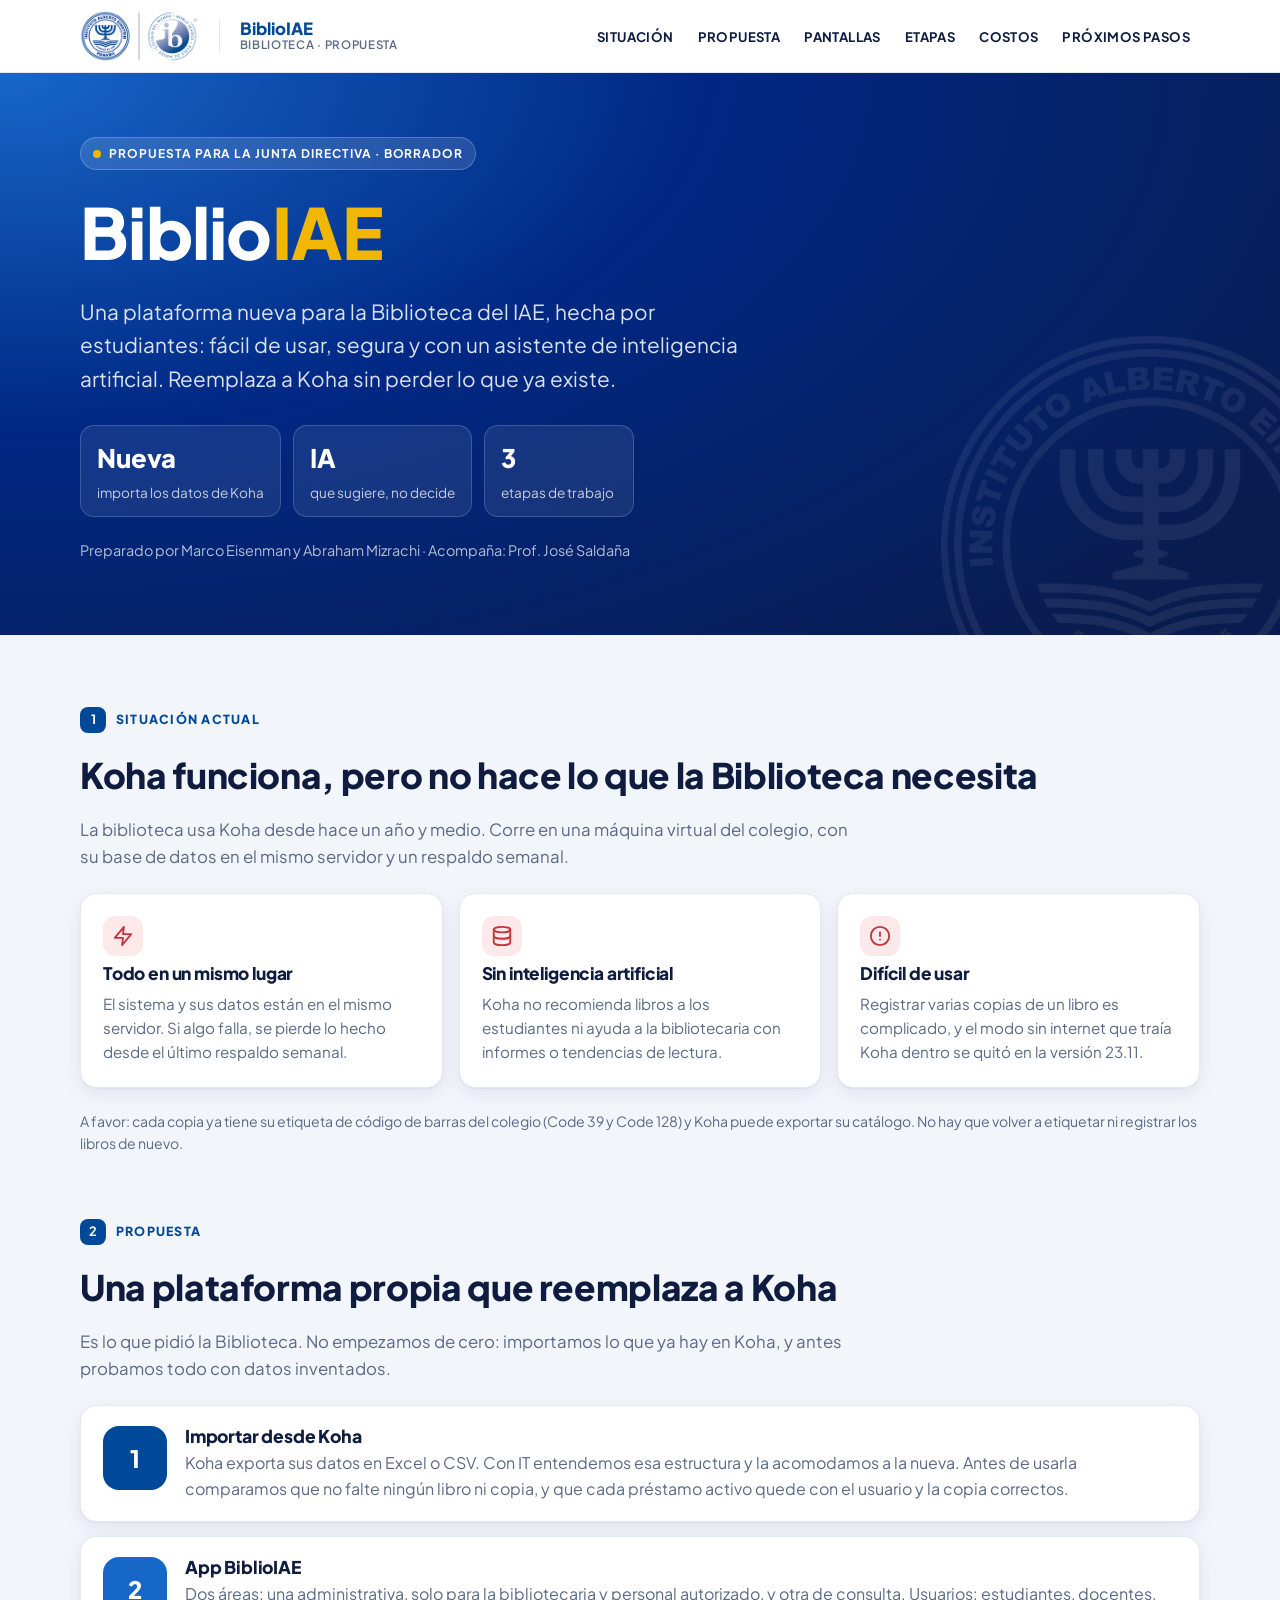
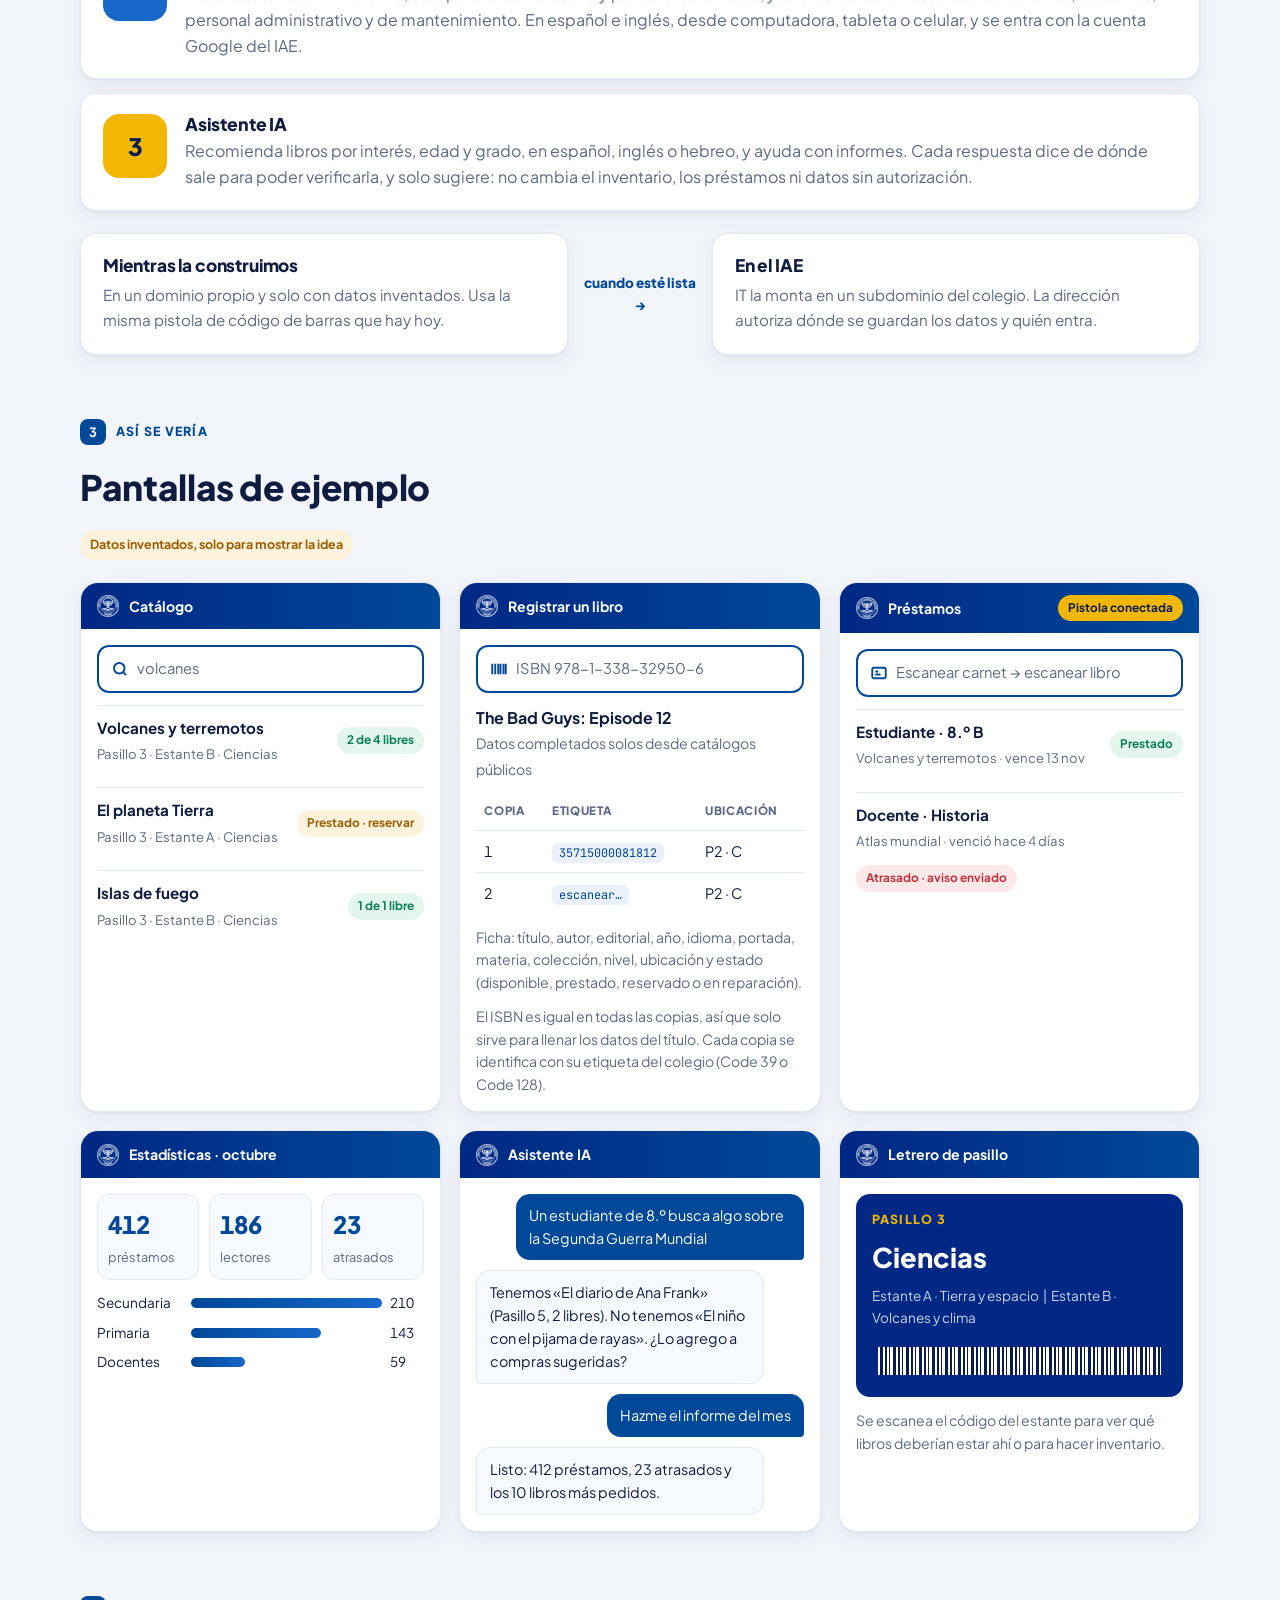
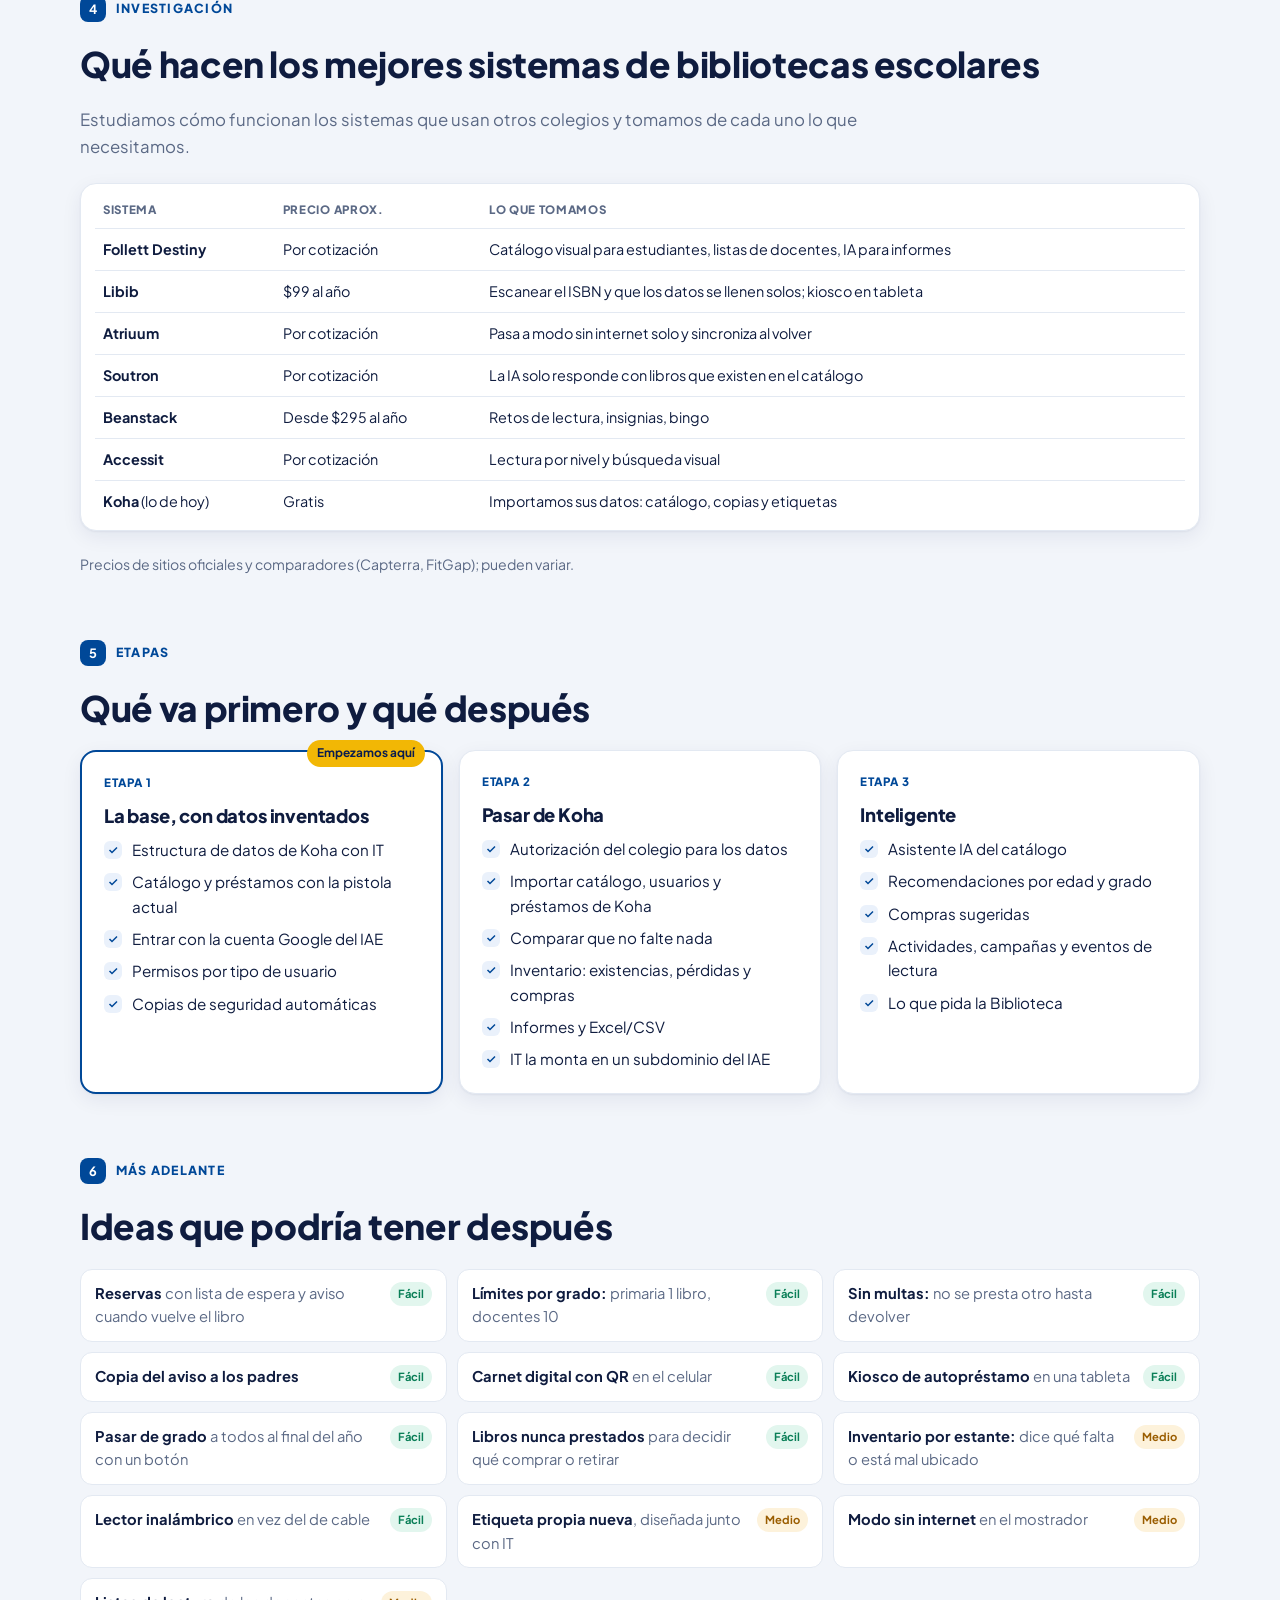
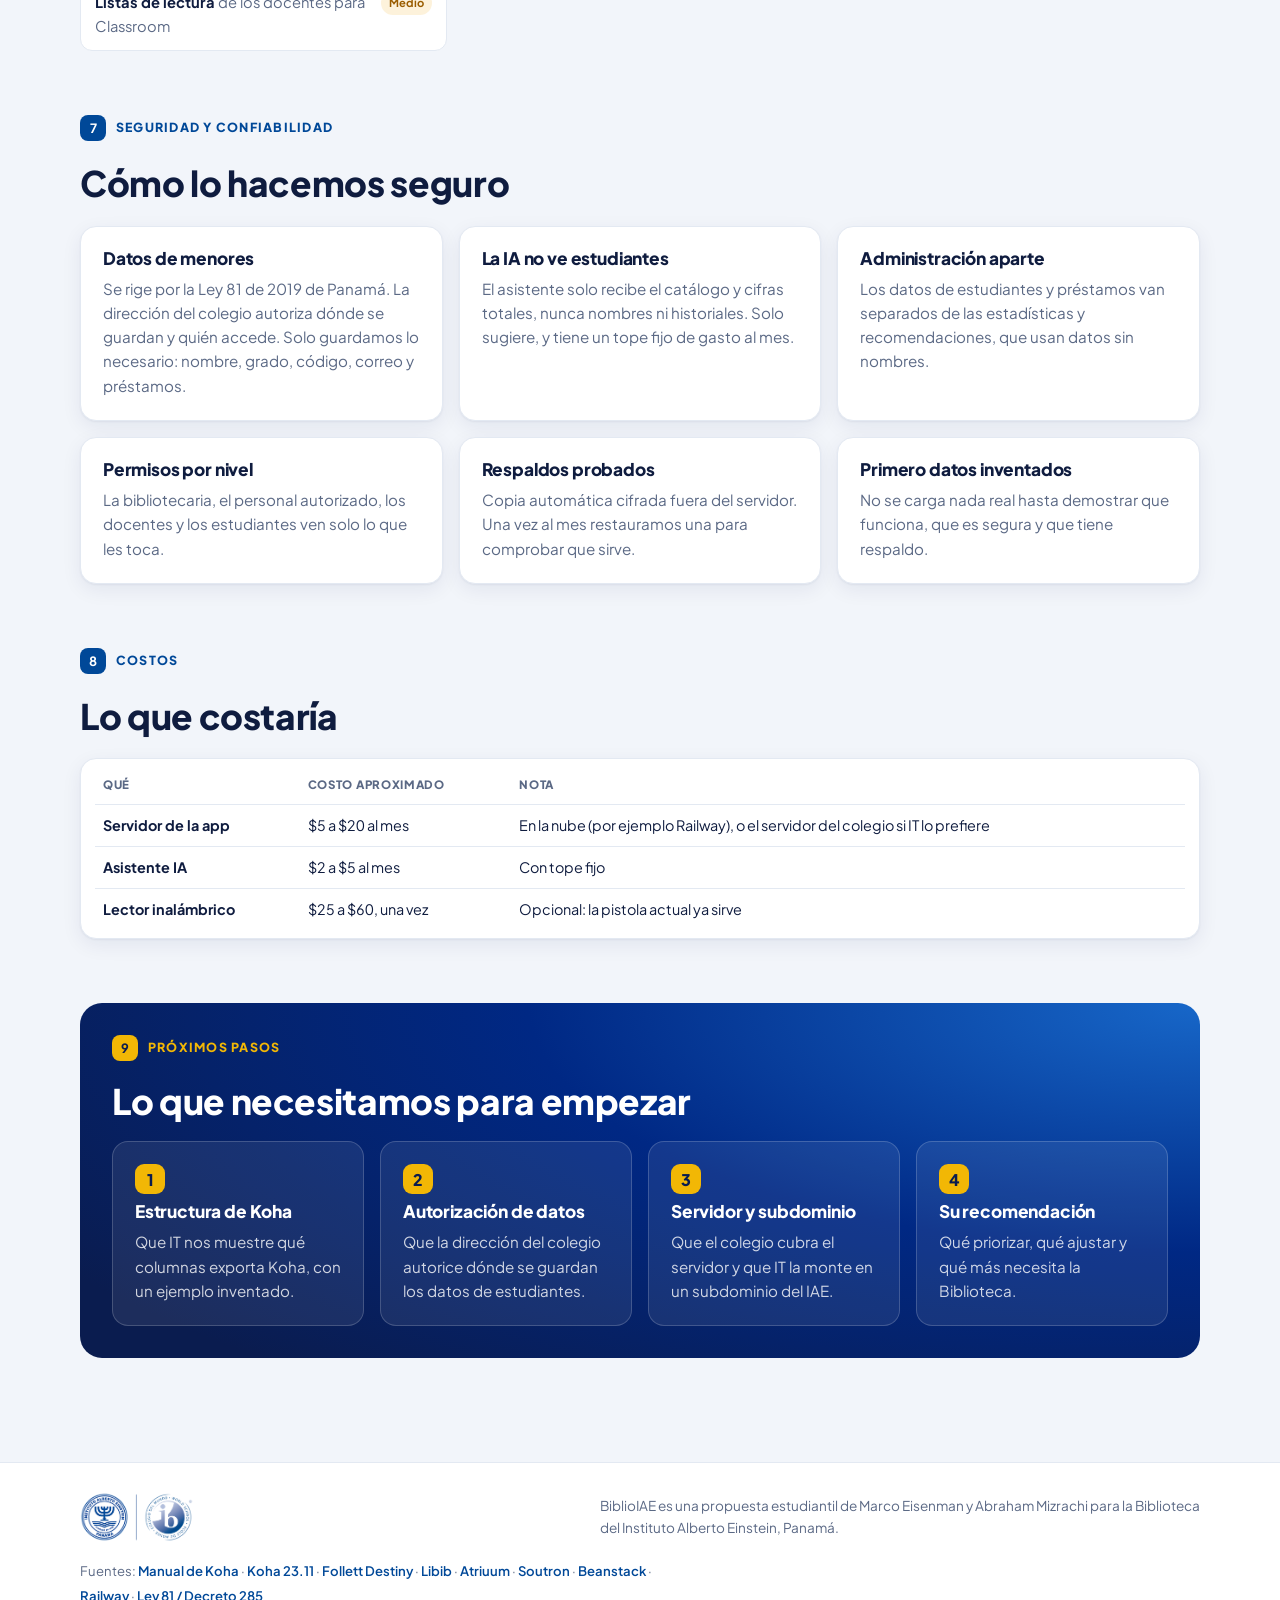
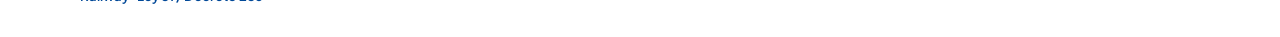
==== boceto/index.html @ edecbd15 "[Claude] Propuesta: completar con lo que pidió la jefa de Biblioteca (usuarios, ficha, inventario, I" ====
<!doctype html>
<html lang="es">
<head>
<meta charset="utf-8">
<meta name="viewport" content="width=device-width, initial-scale=1, viewport-fit=cover">
<title>BiblioIAE · Instituto Alberto Einstein</title>
<meta name="description" content="Propuesta para la Junta Directiva: nuevo sistema de la Biblioteca del Instituto Alberto Einstein.">
<link rel="icon" href="img/favicon.png">
<link rel="preconnect" href="https://fonts.googleapis.com">
<link rel="preconnect" href="https://fonts.gstatic.com" crossorigin>
<link rel="stylesheet" href="https://fonts.googleapis.com/css2?family=Plus+Jakarta+Sans:wght@400;500;600;700;800&family=JetBrains+Mono:wght@500&display=swap">
<link rel="stylesheet" href="estilo.css">
</head>
<body>

<header class="top gut">
  <div class="in-w">
    <img class="logo" src="img/logo-iae-ib.png" alt="Instituto Alberto Einstein · IB World School" width="525" height="239">
    <span class="sep"></span>
    <div class="name">BiblioIAE<small>Biblioteca · Propuesta</small></div>
    <nav aria-label="Secciones">
      <a href="#situacion">Situación</a>
      <a href="#propuesta">Propuesta</a>
      <a href="#pantallas">Pantallas</a>
      <a href="#etapas">Etapas</a>
      <a href="#costos">Costos</a>
      <a href="#pasos">Próximos pasos</a>
    </nav>
  </div>
</header>

<section class="hero gut">
  <div class="in-w">
    <span class="chip"><i></i>Propuesta para la Junta Directiva · Borrador</span>
    <h1>Biblio<span>IAE</span></h1>
    <p class="lead">Una plataforma nueva para la Biblioteca del IAE, hecha por estudiantes: fácil de usar, segura y con un asistente de inteligencia artificial. Reemplaza a Koha sin perder lo que ya existe.</p>
    <div class="facts">
      <div class="fact"><b>Nueva</b><span>importa los datos de Koha</span></div>
      <div class="fact"><b>IA</b><span>que sugiere, no decide</span></div>
      <div class="fact"><b>3</b><span>etapas de trabajo</span></div>
    </div>
    <p class="byline">Preparado por Marco Eisenman y Abraham Mizrachi · Acompaña: Prof. José Saldaña</p>
  </div>
</section>

<main>

<section class="sec gut" id="situacion">
  <div class="in-w">
    <span class="kicker"><b>1</b>Situación actual</span>
    <h2>Koha funciona, pero no hace lo que la Biblioteca necesita</h2>
    <p class="sub">La biblioteca usa Koha desde hace un año y medio. Corre en una máquina virtual del colegio, con su base de datos en el mismo servidor y un respaldo semanal.</p>
    <div class="grid">
      <div class="card alert">
        <div class="ic"><svg viewBox="0 0 24 24" fill="none" stroke="currentColor" stroke-width="2" stroke-linecap="round" stroke-linejoin="round"><path d="M13 2 3 14h9l-1 8 10-12h-9l1-8z"/></svg></div>
        <h3>Todo en un mismo lugar</h3>
        <p>El sistema y sus datos están en el mismo servidor. Si algo falla, se pierde lo hecho desde el último respaldo semanal.</p>
      </div>
      <div class="card alert">
        <div class="ic"><svg viewBox="0 0 24 24" fill="none" stroke="currentColor" stroke-width="2" stroke-linecap="round" stroke-linejoin="round"><ellipse cx="12" cy="5" rx="9" ry="3"/><path d="M3 5v14c0 1.7 4 3 9 3s9-1.3 9-3V5"/><path d="M3 12c0 1.7 4 3 9 3s9-1.3 9-3"/></svg></div>
        <h3>Sin inteligencia artificial</h3>
        <p>Koha no recomienda libros a los estudiantes ni ayuda a la bibliotecaria con informes o tendencias de lectura.</p>
      </div>
      <div class="card alert">
        <div class="ic"><svg viewBox="0 0 24 24" fill="none" stroke="currentColor" stroke-width="2" stroke-linecap="round" stroke-linejoin="round"><circle cx="12" cy="12" r="10"/><path d="M12 8v4M12 16h.01"/></svg></div>
        <h3>Difícil de usar</h3>
        <p>Registrar varias copias de un libro es complicado, y el modo sin internet que traía Koha dentro se quitó en la versión 23.11.</p>
      </div>
    </div>
    <p class="note">A favor: cada copia ya tiene su etiqueta de código de barras del colegio (Code 39 y Code 128) y Koha puede exportar su catálogo. No hay que volver a etiquetar ni registrar los libros de nuevo.</p>
  </div>
</section>

<section class="sec gut" id="propuesta">
  <div class="in-w">
    <span class="kicker"><b>2</b>Propuesta</span>
    <h2>Una plataforma propia que reemplaza a Koha</h2>
    <p class="sub">Es lo que pidió la Biblioteca. No empezamos de cero: importamos lo que ya hay en Koha, y antes probamos todo con datos inventados.</p>
    <div class="layers">
      <div class="layer"><div class="n">1</div><div><h3>Importar desde Koha</h3><p>Koha exporta sus datos en Excel o CSV. Con IT entendemos esa estructura y la acomodamos a la nueva. Antes de usarla comparamos que no falte ningún libro ni copia, y que cada préstamo activo quede con el usuario y la copia correctos.</p></div></div>
      <div class="layer"><div class="n">2</div><div><h3>App BiblioIAE</h3><p>Dos áreas: una administrativa, solo para la bibliotecaria y personal autorizado, y otra de consulta. Usuarios: estudiantes, docentes, personal administrativo y de mantenimiento. En español e inglés, desde computadora, tableta o celular, y se entra con la cuenta Google del IAE.</p></div></div>
      <div class="layer"><div class="n">3</div><div><h3>Asistente IA</h3><p>Recomienda libros por interés, edad y grado, en español, inglés o hebreo, y ayuda con informes. Cada respuesta dice de dónde sale para poder verificarla, y solo sugiere: no cambia el inventario, los préstamos ni datos sin autorización.</p></div></div>
    </div>
    <div class="sync">
      <div class="card"><h3>Mientras la construimos</h3><p>En un dominio propio y solo con datos inventados. Usa la misma pistola de código de barras que hay hoy.</p></div>
      <div class="arrow">cuando esté lista<br>→</div>
      <div class="card"><h3>En el IAE</h3><p>IT la monta en un subdominio del colegio. La dirección autoriza dónde se guardan los datos y quién entra.</p></div>
    </div>
  </div>
</section>

<section class="sec gut" id="pantallas">
  <div class="in-w">
    <span class="kicker"><b>3</b>Así se vería</span>
    <h2>Pantallas de ejemplo</h2>
    <span class="ex">Datos inventados, solo para mostrar la idea</span>
    <div class="screens">

      <div class="app">
        <div class="app-bar"><img src="img/icono-blanco.png" alt="">Catálogo</div>
        <div class="app-in">
          <div class="search"><svg viewBox="0 0 24 24" fill="none" stroke="currentColor" stroke-width="2.5"><circle cx="11" cy="11" r="7"/><path d="m20 20-3.5-3.5"/></svg>volcanes</div>
          <div class="row"><div><b>Volcanes y terremotos</b><small>Pasillo 3 · Estante B · Ciencias</small></div><span class="pill">2 de 4 libres</span></div>
          <div class="row"><div><b>El planeta Tierra</b><small>Pasillo 3 · Estante A · Ciencias</small></div><span class="pill w">Prestado · reservar</span></div>
          <div class="row"><div><b>Islas de fuego</b><small>Pasillo 3 · Estante B · Ciencias</small></div><span class="pill">1 de 1 libre</span></div>
        </div>
      </div>

      <div class="app">
        <div class="app-bar"><img src="img/icono-blanco.png" alt="">Registrar un libro</div>
        <div class="app-in">
          <div class="search"><svg viewBox="0 0 24 24" fill="none" stroke="currentColor" stroke-width="2.5"><path d="M3 5v14M7 5v14M11 5v14M14 5v14M18 5v14M21 5v14"/></svg>ISBN 978-1-338-32950-6</div>
          <div><b>The Bad Guys: Episode 12</b><br><small class="note">Datos completados solos desde catálogos públicos</small></div>
          <div class="tw"><table>
            <tr><th>Copia</th><th>Etiqueta</th><th>Ubicación</th></tr>
            <tr><td>1</td><td><span class="code">35715000081812</span></td><td>P2 · C</td></tr>
            <tr><td>2</td><td><span class="code">escanear…</span></td><td>P2 · C</td></tr>
          </table></div>
          <small class="note">Ficha: título, autor, editorial, año, idioma, portada, materia, colección, nivel, ubicación y estado (disponible, prestado, reservado o en reparación).</small>
          <small class="note">El ISBN es igual en todas las copias, así que solo sirve para llenar los datos del título. Cada copia se identifica con su etiqueta del colegio (Code 39 o Code 128).</small>
        </div>
      </div>

      <div class="app">
        <div class="app-bar"><img src="img/icono-blanco.png" alt="">Préstamos<span class="st pill g">Pistola conectada</span></div>
        <div class="app-in">
          <div class="search"><svg viewBox="0 0 24 24" fill="none" stroke="currentColor" stroke-width="2.5"><rect x="3" y="5" width="18" height="14" rx="2"/><path d="M7 10h4M7 14h7"/></svg>Escanear carnet → escanear libro</div>
          <div class="row"><div><b>Estudiante · 8.º B</b><small>Volcanes y terremotos · vence 13 nov</small></div><span class="pill">Prestado</span></div>
          <div class="row"><div><b>Docente · Historia</b><small>Atlas mundial · venció hace 4 días</small></div><span class="pill b">Atrasado · aviso enviado</span></div>
        </div>
      </div>

      <div class="app">
        <div class="app-bar"><img src="img/icono-blanco.png" alt="">Estadísticas · octubre</div>
        <div class="app-in">
          <div class="stats">
            <div class="stat"><b>412</b><small>préstamos</small></div>
            <div class="stat"><b>186</b><small>lectores</small></div>
            <div class="stat"><b>23</b><small>atrasados</small></div>
          </div>
          <div class="bars">
            <div>Secundaria<span style="width:100%"></span>210</div>
            <div>Primaria<span style="width:68%"></span>143</div>
            <div>Docentes<span style="width:28%"></span>59</div>
          </div>
        </div>
      </div>

      <div class="app">
        <div class="app-bar"><img src="img/icono-blanco.png" alt="">Asistente IA</div>
        <div class="app-in chat">
          <div class="msg u">Un estudiante de 8.º busca algo sobre la Segunda Guerra Mundial</div>
          <div class="msg a">Tenemos «El diario de Ana Frank» (Pasillo 5, 2 libres). No tenemos «El niño con el pijama de rayas». ¿Lo agrego a compras sugeridas?</div>
          <div class="msg u">Hazme el informe del mes</div>
          <div class="msg a">Listo: 412 préstamos, 23 atrasados y los 10 libros más pedidos.</div>
        </div>
      </div>

      <div class="app">
        <div class="app-bar"><img src="img/icono-blanco.png" alt="">Letrero de pasillo</div>
        <div class="app-in">
          <div class="sign">
            <span class="p">Pasillo 3</span>
            <span class="big">Ciencias</span>
            <span class="d">Estante A · Tierra y espacio &nbsp;|&nbsp; Estante B · Volcanes y clima</span>
            <div class="barcode"></div>
          </div>
          <small class="note">Se escanea el código del estante para ver qué libros deberían estar ahí o para hacer inventario.</small>
        </div>
      </div>

    </div>
  </div>
</section>

<section class="sec gut" id="referentes">
  <div class="in-w">
    <span class="kicker"><b>4</b>Investigación</span>
    <h2>Qué hacen los mejores sistemas de bibliotecas escolares</h2>
    <p class="sub">Estudiamos cómo funcionan los sistemas que usan otros colegios y tomamos de cada uno lo que necesitamos.</p>
    <div class="table-card tw"><table>
      <tr><th>Sistema</th><th>Precio aprox.</th><th>Lo que tomamos</th></tr>
      <tr><td><b>Follett Destiny</b></td><td>Por cotización</td><td>Catálogo visual para estudiantes, listas de docentes, IA para informes</td></tr>
      <tr><td><b>Libib</b></td><td>$99 al año</td><td>Escanear el ISBN y que los datos se llenen solos; kiosco en tableta</td></tr>
      <tr><td><b>Atriuum</b></td><td>Por cotización</td><td>Pasa a modo sin internet solo y sincroniza al volver</td></tr>
      <tr><td><b>Soutron</b></td><td>Por cotización</td><td>La IA solo responde con libros que existen en el catálogo</td></tr>
      <tr><td><b>Beanstack</b></td><td>Desde $295 al año</td><td>Retos de lectura, insignias, bingo</td></tr>
      <tr><td><b>Accessit</b></td><td>Por cotización</td><td>Lectura por nivel y búsqueda visual</td></tr>
      <tr><td><b>Koha</b> (lo de hoy)</td><td>Gratis</td><td>Importamos sus datos: catálogo, copias y etiquetas</td></tr>
    </table></div>
    <p class="note">Precios de sitios oficiales y comparadores (Capterra, FitGap); pueden variar.</p>
  </div>
</section>

<section class="sec gut" id="etapas">
  <div class="in-w">
    <span class="kicker"><b>5</b>Etapas</span>
    <h2>Qué va primero y qué después</h2>
    <div class="phases">
      <div class="phase now"><span class="pill g now-b">Empezamos aquí</span><span class="tag">Etapa 1</span><h3>La base, con datos inventados</h3><ul><li>Estructura de datos de Koha con IT</li><li>Catálogo y préstamos con la pistola actual</li><li>Entrar con la cuenta Google del IAE</li><li>Permisos por tipo de usuario</li><li>Copias de seguridad automáticas</li></ul></div>
      <div class="phase"><span class="tag">Etapa 2</span><h3>Pasar de Koha</h3><ul><li>Autorización del colegio para los datos</li><li>Importar catálogo, usuarios y préstamos de Koha</li><li>Comparar que no falte nada</li><li>Inventario: existencias, pérdidas y compras</li><li>Informes y Excel/CSV</li><li>IT la monta en un subdominio del IAE</li></ul></div>
      <div class="phase"><span class="tag">Etapa 3</span><h3>Inteligente</h3><ul><li>Asistente IA del catálogo</li><li>Recomendaciones por edad y grado</li><li>Compras sugeridas</li><li>Actividades, campañas y eventos de lectura</li><li>Lo que pida la Biblioteca</li></ul></div>
    </div>
  </div>
</section>

<section class="sec gut" id="ideas">
  <div class="in-w">
    <span class="kicker"><b>6</b>Más adelante</span>
    <h2>Ideas que podría tener después</h2>
    <div class="ideas">
      <div class="idea"><p><b>Reservas</b> con lista de espera y aviso cuando vuelve el libro</p><span class="lvl">Fácil</span></div>
      <div class="idea"><p><b>Límites por grado:</b> primaria 1 libro, docentes 10</p><span class="lvl">Fácil</span></div>
      <div class="idea"><p><b>Sin multas:</b> no se presta otro hasta devolver</p><span class="lvl">Fácil</span></div>
      <div class="idea"><p><b>Copia del aviso a los padres</b></p><span class="lvl">Fácil</span></div>
      <div class="idea"><p><b>Carnet digital con QR</b> en el celular</p><span class="lvl">Fácil</span></div>
      <div class="idea"><p><b>Kiosco de autopréstamo</b> en una tableta</p><span class="lvl">Fácil</span></div>
      <div class="idea"><p><b>Pasar de grado</b> a todos al final del año con un botón</p><span class="lvl">Fácil</span></div>
      <div class="idea"><p><b>Libros nunca prestados</b> para decidir qué comprar o retirar</p><span class="lvl">Fácil</span></div>
      <div class="idea"><p><b>Inventario por estante:</b> dice qué falta o está mal ubicado</p><span class="lvl m">Medio</span></div>
      <div class="idea"><p><b>Lector inalámbrico</b> en vez del de cable</p><span class="lvl">Fácil</span></div>
      <div class="idea"><p><b>Etiqueta propia nueva</b>, diseñada junto con IT</p><span class="lvl m">Medio</span></div>
      <div class="idea"><p><b>Modo sin internet</b> en el mostrador</p><span class="lvl m">Medio</span></div>
      <div class="idea"><p><b>Listas de lectura</b> de los docentes para Classroom</p><span class="lvl m">Medio</span></div>
    </div>
  </div>
</section>

<section class="sec gut" id="seguridad">
  <div class="in-w">
    <span class="kicker"><b>7</b>Seguridad y confiabilidad</span>
    <h2>Cómo lo hacemos seguro</h2>
    <div class="grid g3">
      <div class="card"><h3>Datos de menores</h3><p>Se rige por la Ley 81 de 2019 de Panamá. La dirección del colegio autoriza dónde se guardan y quién accede. Solo guardamos lo necesario: nombre, grado, código, correo y préstamos.</p></div>
      <div class="card"><h3>La IA no ve estudiantes</h3><p>El asistente solo recibe el catálogo y cifras totales, nunca nombres ni historiales. Solo sugiere, y tiene un tope fijo de gasto al mes.</p></div>
      <div class="card"><h3>Administración aparte</h3><p>Los datos de estudiantes y préstamos van separados de las estadísticas y recomendaciones, que usan datos sin nombres.</p></div>
      <div class="card"><h3>Permisos por nivel</h3><p>La bibliotecaria, el personal autorizado, los docentes y los estudiantes ven solo lo que les toca.</p></div>
      <div class="card"><h3>Respaldos probados</h3><p>Copia automática cifrada fuera del servidor. Una vez al mes restauramos una para comprobar que sirve.</p></div>
      <div class="card"><h3>Primero datos inventados</h3><p>No se carga nada real hasta demostrar que funciona, que es segura y que tiene respaldo.</p></div>
    </div>
  </div>
</section>

<section class="sec gut" id="costos">
  <div class="in-w">
    <span class="kicker"><b>8</b>Costos</span>
    <h2>Lo que costaría</h2>
    <div class="table-card tw"><table>
      <tr><th>Qué</th><th>Costo aproximado</th><th>Nota</th></tr>
      <tr><td><b>Servidor de la app</b></td><td>$5 a $20 al mes</td><td>En la nube (por ejemplo Railway), o el servidor del colegio si IT lo prefiere</td></tr>
      <tr><td><b>Asistente IA</b></td><td>$2 a $5 al mes</td><td>Con tope fijo</td></tr>
      <tr><td><b>Lector inalámbrico</b></td><td>$25 a $60, una vez</td><td>Opcional: la pistola actual ya sirve</td></tr>
    </table></div>
  </div>
</section>

<section class="sec gut" id="pasos">
  <div class="in-w">
    <div class="cta">
      <span class="kicker" style="color:var(--gold)"><b style="background:var(--gold);color:var(--navy-deep)">9</b>Próximos pasos</span>
      <h2>Lo que necesitamos para empezar</h2>
      <div class="grid g4">
        <div class="card"><span class="num">1</span><h3>Estructura de Koha</h3><p>Que IT nos muestre qué columnas exporta Koha, con un ejemplo inventado.</p></div>
        <div class="card"><span class="num">2</span><h3>Autorización de datos</h3><p>Que la dirección del colegio autorice dónde se guardan los datos de estudiantes.</p></div>
        <div class="card"><span class="num">3</span><h3>Servidor y subdominio</h3><p>Que el colegio cubra el servidor y que IT la monte en un subdominio del IAE.</p></div>
        <div class="card"><span class="num">4</span><h3>Su recomendación</h3><p>Qué priorizar, qué ajustar y qué más necesita la Biblioteca.</p></div>
      </div>
    </div>
  </div>
</section>

</main>

<footer class="gut">
  <div class="in-w">
    <img class="logo" src="img/logo-iae-ib.png" alt="Instituto Alberto Einstein · IB World School" width="525" height="239" loading="lazy">
    <p>BiblioIAE es una propuesta estudiantil de Marco Eisenman y Abraham Mizrachi para la Biblioteca del Instituto Alberto Einstein, Panamá.</p>
  </div>
  <div class="in-w" style="margin-top:16px">
    <p class="src">Fuentes:
      <a href="https://koha-community.org/manual/latest/en/html/">Manual de Koha</a> ·
      <a href="https://koha-community.org/koha-23-11-released/">Koha 23.11</a> ·
      <a href="https://follettsoftware.com/ai-for-k-12-library-resource-operations/">Follett Destiny</a> ·
      <a href="https://www.libib.com/pricing">Libib</a> ·
      <a href="https://booksys.com/products/atriuum">Atriuum</a> ·
      <a href="https://www.soutron.com/blog/general/artificial-intelligence-ai-added-to-soutron-discovery-v9-0/">Soutron</a> ·
      <a href="https://beanstack.com/plans">Beanstack</a> ·
      <a href="https://railway.com/pricing">Railway</a> ·
      <a href="https://vlex.com.pa/vid/decreto-ejecutivo-285-2021-1049776104">Ley 81 / Decreto 285</a>
    </p>
  </div>
</footer>

<script>
// Espacio / flecha abajo / AvPág: siguiente sección. Shift+Espacio / flecha arriba / RePág: anterior.
(function(){
  var secs=[].slice.call(document.querySelectorAll('main > section, body > section'));
  if(!secs.length) secs=[].slice.call(document.querySelectorAll('section'));
  var goal=null,last=0;
  function top(){var h=document.querySelector('.top');return h?h.offsetHeight:0}
  document.addEventListener('keydown',function(e){
    var t=e.target.tagName;
    if(/INPUT|TEXTAREA|SELECT|BUTTON/.test(t)||e.target.isContentEditable||e.metaKey||e.ctrlKey||e.altKey) return;
    var next=(e.key===' '&&!e.shiftKey)||e.key==='ArrowDown'||e.key==='PageDown';
    var prev=(e.key===' '&&e.shiftKey)||e.key==='ArrowUp'||e.key==='PageUp';
    if(!next&&!prev) return;
    var off=top(), y=(Date.now()-last<900&&goal!==null?goal:window.scrollY)+off, target=null;
    if(next){for(var i=0;i<secs.length;i++){if(secs[i].offsetTop>y+5){target=secs[i];break}}}
    else{for(var j=secs.length-1;j>=0;j--){if(secs[j].offsetTop<y-5){target=secs[j];break}}}
    e.preventDefault();
    var cur=y-off, step=(window.innerHeight-off)*0.9;
    goal=target?Math.max(0,target.offsetTop-off):(next?document.body.scrollHeight-window.innerHeight:0);
    // Sección más alta que la pantalla: baja (o sube) de a una pantalla para no saltarse nada.
    if(Math.abs(goal-cur)>step) goal=cur+(next?step:-step);
    last=Date.now();
    window.scrollTo({top:goal});
  });
})();
</script>
</body>
</html>
---- boceto/estilo.css ----
/* Estilo BiblioIAE: mismo sistema que la web del IAE y Agente IAE (azul IAE, azul marino, dorado, Plus Jakarta Sans) */
:root{
  --brand:#004898; --brand-2:#1767c9; --navy:#002884; --navy-deep:#0a1c4f;
  --bg:#f2f5fa; --card:#ffffff; --ink:#0f1c3f; --muted:#5b6985; --line:#e3e9f2;
  --soft:#eaf1fb; --soft-2:#f6f9fd;
  --ok:#0b7f58; --ok-soft:#e2f6ee; --warn:#9a5d00; --warn-soft:#fdf2db; --bad:#c2333c; --bad-soft:#fde9ea;
  --gold:#f2b705;
  --shadow:0 1px 2px rgba(10,28,79,.05),0 6px 20px rgba(10,28,79,.07);
  --font:"Plus Jakarta Sans",-apple-system,system-ui,"Segoe UI",Roboto,sans-serif;
  --mono:"JetBrains Mono",ui-monospace,Menlo,monospace;
  color-scheme:light;
}
*,*::before,*::after{box-sizing:border-box}
html{scroll-behavior:smooth}
@media (prefers-reduced-motion:reduce){html{scroll-behavior:auto}}
body{margin:0;background:var(--bg);color:var(--ink);font:16px/1.6 var(--font);-webkit-font-smoothing:antialiased}
img{max-width:100%;display:block}
a{color:var(--brand)}
a:focus-visible,button:focus-visible{outline:3px solid var(--gold);outline-offset:2px;border-radius:6px}
h1,h2,h3{margin:0;line-height:1.15;text-wrap:balance;letter-spacing:-.01em}
p{margin:0}
.gut{padding-left:max(20px,env(safe-area-inset-left,0px));padding-right:max(20px,env(safe-area-inset-right,0px))}
.in-w{max-width:1120px;margin:0 auto}

/* Barra superior */
.top{position:sticky;top:0;z-index:20;background:rgba(255,255,255,.94);backdrop-filter:blur(10px);border-bottom:1px solid var(--line)}
.top .in-w{display:flex;align-items:center;gap:20px;height:72px}
.top .logo{height:46px;width:auto}
.top .sep{width:1px;height:34px;background:var(--line)}
.top .name{font-weight:800;color:var(--brand);font-size:1.05rem;line-height:1.1}
.top .name small{display:block;font-weight:600;color:var(--muted);font-size:.72rem;letter-spacing:.06em;text-transform:uppercase}
.top nav{margin-left:auto;display:flex;gap:4px}
.top nav a{font-weight:700;font-size:.82rem;color:var(--ink);text-decoration:none;padding:8px 10px;border-radius:8px;text-transform:uppercase;letter-spacing:.03em}
.top nav a:hover{background:var(--soft);color:var(--brand)}
@media (max-width:900px){.top nav{display:none}}
@media (max-width:480px){.top .sep,.top .name small{display:none}.top .logo{height:38px}}

/* Portada */
.hero{background:radial-gradient(120% 140% at 0% 0%,var(--brand-2) 0%,var(--navy) 45%,var(--navy-deep) 100%);color:#fff;padding-block:64px 72px;position:relative;overflow:hidden}
.hero::after{content:"";position:absolute;right:-80px;bottom:-120px;width:420px;height:420px;background:url(img/icono-blanco.png) center/contain no-repeat;opacity:.07;pointer-events:none}
.hero .in-w{position:relative;z-index:1;display:grid;gap:22px}
.chip{display:inline-flex;align-items:center;gap:8px;font-weight:700;font-size:.75rem;letter-spacing:.08em;text-transform:uppercase;padding:6px 12px;border-radius:99px;background:rgba(255,255,255,.12);border:1px solid rgba(255,255,255,.22);width:max-content;max-width:100%}
.chip i{width:8px;height:8px;border-radius:50%;background:var(--gold)}
.hero h1{font-size:clamp(2.6rem,7vw,4.4rem);font-weight:800}
.hero h1 span{color:var(--gold)}
.hero .lead{font-size:clamp(1.05rem,2.2vw,1.3rem);max-width:46ch;color:rgba(255,255,255,.86)}
.facts{display:flex;flex-wrap:wrap;gap:12px;margin-top:8px}
.fact{background:rgba(255,255,255,.08);border:1px solid rgba(255,255,255,.18);border-radius:14px;padding:12px 16px;min-width:150px}
.fact b{display:block;font-size:1.6rem;font-weight:800;font-variant-numeric:tabular-nums}
.fact span{font-size:.85rem;color:rgba(255,255,255,.75)}
.byline{font-size:.9rem;color:rgba(255,255,255,.7)}

/* Secciones */
main{padding-block:16px 40px}
.sec{padding-block:56px 8px}
.sec .in-w{display:grid;gap:22px}
.kicker{display:flex;align-items:center;gap:10px;font-weight:800;font-size:.78rem;letter-spacing:.1em;text-transform:uppercase;color:var(--brand)}
.kicker b{display:inline-grid;place-items:center;width:26px;height:26px;border-radius:8px;background:var(--brand);color:#fff;font-size:.8rem;letter-spacing:0}
.sec h2{font-size:clamp(1.6rem,3.4vw,2.2rem);font-weight:800}
.sec .sub{color:var(--muted);max-width:65ch;font-size:1.05rem}
.grid{display:grid;gap:16px;grid-template-columns:repeat(auto-fit,minmax(min(260px,100%),1fr))}
.card{background:var(--card);border:1px solid var(--line);border-radius:16px;padding:22px;box-shadow:var(--shadow);display:grid;gap:8px;align-content:start;min-width:0}
.card h3{font-size:1.08rem;font-weight:800}
.card p{color:var(--muted);font-size:.95rem}
.card .ic{width:40px;height:40px;border-radius:12px;background:var(--soft);display:grid;place-items:center;color:var(--brand)}
.card .ic svg{width:22px;height:22px}
.card.alert .ic{background:var(--bad-soft);color:var(--bad)}
.note{font-size:.88rem;color:var(--muted)}
.code{font-family:var(--mono);font-size:.82em;background:var(--soft);color:var(--brand);padding:2px 7px;border-radius:6px;overflow-wrap:anywhere}

/* Capas */
.layers{display:grid;gap:14px}
.layer{display:grid;grid-template-columns:64px 1fr;gap:18px;background:var(--card);border:1px solid var(--line);border-radius:16px;padding:20px 22px;box-shadow:var(--shadow);align-items:start}
.layer .n{width:64px;height:64px;border-radius:16px;background:var(--brand);color:#fff;display:grid;place-items:center;font-weight:800;font-size:1.5rem}
.layer:nth-child(2) .n{background:var(--brand-2)}
.layer:nth-child(3) .n{background:var(--gold);color:var(--navy-deep)}
.layer h3{font-size:1.1rem;font-weight:800;margin-bottom:4px}
.layer p{color:var(--muted)}
.sync{display:grid;grid-template-columns:1fr auto 1fr;gap:16px;align-items:center}
.sync .arrow{font-weight:800;color:var(--brand);font-size:.85rem;text-align:center}
@media (max-width:640px){.sync{grid-template-columns:1fr}.layer{grid-template-columns:1fr}.layer .n{width:48px;height:48px;font-size:1.2rem}}

/* Pantallas de ejemplo */
.ex{display:inline-flex;gap:6px;align-items:center;font-weight:700;font-size:.78rem;color:var(--warn);background:var(--warn-soft);padding:5px 10px;border-radius:99px;width:max-content}
.screens{display:grid;gap:18px;grid-template-columns:repeat(auto-fit,minmax(min(320px,100%),1fr))}
@media (max-width:400px){.screens{grid-template-columns:1fr}}
.app{background:var(--card);border:1px solid var(--line);border-radius:18px;overflow:hidden;box-shadow:var(--shadow);min-width:0;display:flex;flex-direction:column}
.app-bar{display:flex;align-items:center;gap:10px;padding:12px 16px;background:linear-gradient(90deg,var(--navy),var(--brand));color:#fff;font-weight:700;font-size:.88rem}
.app-bar img{width:22px;height:22px}
.app-bar .st{margin-left:auto}
.app-in{padding:16px;display:grid;gap:12px}
.search{display:flex;align-items:center;gap:8px;border:2px solid var(--brand);border-radius:12px;padding:10px 12px;color:var(--muted);font-size:.92rem}
.search svg{width:18px;height:18px;color:var(--brand);flex:none}
.row{display:flex;gap:12px;justify-content:space-between;align-items:center;padding:10px 0;border-top:1px solid var(--line);flex-wrap:wrap}
.row b{display:block;font-size:.95rem}
.row small{color:var(--muted);font-size:.82rem}
.pill{font-weight:700;font-size:.74rem;padding:4px 10px;border-radius:99px;background:var(--ok-soft);color:var(--ok);white-space:nowrap}
.pill.w{background:var(--warn-soft);color:var(--warn)}
.pill.b{background:var(--bad-soft);color:var(--bad)}
.pill.g{background:var(--gold);color:var(--navy-deep)}
table{width:100%;border-collapse:collapse;font-size:.9rem;font-variant-numeric:tabular-nums}
th,td{text-align:left;padding:9px 8px;border-top:1px solid var(--line);vertical-align:top}
th{font-weight:800;font-size:.72rem;letter-spacing:.06em;text-transform:uppercase;color:var(--muted);border-top:0}
.tw{overflow-x:auto;-webkit-overflow-scrolling:touch}
.stats{display:grid;grid-template-columns:repeat(3,1fr);gap:10px}
.stat{background:var(--soft-2);border:1px solid var(--line);border-radius:12px;padding:10px}
.stat b{display:block;font-size:1.5rem;font-weight:800;color:var(--brand);font-variant-numeric:tabular-nums}
.stat small{color:var(--muted);font-size:.8rem}
.bars{display:grid;gap:8px}
.bars div{display:grid;grid-template-columns:86px 1fr 34px;gap:8px;align-items:center;font-size:.85rem;font-variant-numeric:tabular-nums}
.bars span{height:10px;border-radius:99px;background:linear-gradient(90deg,var(--brand),var(--brand-2))}
.chat{display:grid;gap:10px}
.msg{padding:10px 13px;border-radius:14px;max-width:88%;font-size:.9rem}
.msg.u{justify-self:end;background:var(--brand);color:#fff;border-bottom-right-radius:4px}
.msg.a{background:var(--soft-2);border:1px solid var(--line);border-bottom-left-radius:4px}
.sign{border-radius:14px;padding:16px;background:var(--navy);color:#fff;display:grid;gap:6px}
.sign .p{font-weight:800;font-size:.78rem;letter-spacing:.1em;text-transform:uppercase;color:var(--gold)}
.sign .big{font-size:1.7rem;font-weight:800}
.sign .d{font-size:.85rem;color:rgba(255,255,255,.8)}
.barcode{height:40px;margin-top:6px;border-radius:4px;background:#fff repeating-linear-gradient(90deg,#0a1c4f 0 2px,transparent 2px 4px,#0a1c4f 4px 5px,transparent 5px 8px,#0a1c4f 8px 11px,transparent 11px 13px);background-clip:content-box;padding:6px;}

/* Comparativa y etapas */
.table-card{background:var(--card);border:1px solid var(--line);border-radius:16px;box-shadow:var(--shadow);padding:8px 14px}
.table-card table{min-width:600px}
.phases{display:grid;gap:16px;grid-template-columns:repeat(auto-fit,minmax(min(260px,100%),1fr))}
.phase{background:var(--card);border:1px solid var(--line);border-radius:16px;padding:22px;box-shadow:var(--shadow);display:grid;gap:12px;align-content:start}
.phase.now{border:2px solid var(--brand);position:relative}
.phase .tag{font-weight:800;font-size:.72rem;letter-spacing:.08em;text-transform:uppercase;color:var(--brand)}
.phase h3{font-size:1.15rem;font-weight:800}
.phase ul{margin:0;padding:0;list-style:none;display:grid;gap:8px}
.phase li{display:flex;gap:10px;color:var(--ink);font-size:.95rem}
.phase li::before{content:"";flex:none;width:18px;height:18px;margin-top:3px;border-radius:6px;background:var(--soft) url("data:image/svg+xml,%3Csvg xmlns='http://www.w3.org/2000/svg' viewBox='0 0 24 24' fill='none' stroke='%23004898' stroke-width='3'%3E%3Cpath d='M5 12l5 5L20 7'/%3E%3C/svg%3E") center/12px no-repeat}
.phase.now .now-b{position:absolute;top:-12px;right:16px}

/* Ideas */
.ideas{display:grid;gap:10px;grid-template-columns:repeat(auto-fit,minmax(min(300px,100%),1fr))}
.idea{display:flex;gap:12px;align-items:flex-start;justify-content:space-between;background:var(--card);border:1px solid var(--line);border-radius:12px;padding:12px 14px}
.idea p{font-size:.92rem;color:var(--muted)}
.idea b{color:var(--ink)}
.lvl{font-weight:700;font-size:.7rem;padding:3px 8px;border-radius:99px;white-space:nowrap;background:var(--ok-soft);color:var(--ok)}
.lvl.m{background:var(--warn-soft);color:var(--warn)}

/* Próximos pasos */
.cta{background:radial-gradient(120% 140% at 100% 0%,var(--brand-2) 0%,var(--navy) 50%,var(--navy-deep) 100%);border-radius:22px;color:#fff;padding:32px;display:grid;gap:20px}
.cta h2{color:#fff}
.cta .grid .card{background:rgba(255,255,255,.08);border-color:rgba(255,255,255,.18);box-shadow:none}
.cta .grid .card h3{color:#fff}
.cta .grid .card p{color:rgba(255,255,255,.8)}
.cta .grid .card .code{background:rgba(255,255,255,.14);color:#fff}
.cta .num{width:30px;height:30px;border-radius:9px;background:var(--gold);color:var(--navy-deep);display:grid;place-items:center;font-weight:800}

footer{border-top:1px solid var(--line);background:var(--card);padding-block:28px;margin-top:56px}
footer .in-w{display:flex;flex-wrap:wrap;gap:20px;align-items:center;justify-content:space-between}
footer .logo{height:52px;width:auto}
footer p{font-size:.85rem;color:var(--muted);max-width:60ch}
.src{font-size:.82rem;color:var(--muted);line-height:1.9}
.src a{color:var(--brand);text-decoration:none;font-weight:600}
.src a:hover{text-decoration:underline}

/* Speech */
.speech{background:var(--card);border:1px solid var(--line);border-radius:18px;padding:26px;box-shadow:var(--shadow);display:grid;gap:14px}
.speech .who{display:flex;gap:12px;align-items:center;flex-wrap:wrap}
.speech .av{width:44px;height:44px;border-radius:14px;background:var(--brand);color:#fff;display:grid;place-items:center;font-weight:800;font-size:1.1rem}
.speech:nth-of-type(2) .av{background:var(--gold);color:var(--navy-deep)}
.speech h3{font-size:1.25rem;font-weight:800}
.speech p{font-size:1.08rem;max-width:65ch}
.speech .cue{font-size:.85rem;font-weight:700;color:var(--brand);background:var(--soft);padding:6px 10px;border-radius:8px;width:max-content;max-width:100%}
.g3{grid-template-columns:repeat(3,1fr)}
.g4{grid-template-columns:repeat(4,1fr)}
@media (max-width:980px){.g4{grid-template-columns:repeat(2,1fr)}.g3{grid-template-columns:repeat(2,1fr)}}
@media (max-width:620px){.g3,.g4{grid-template-columns:1fr}}
.top .logo{height:54px}
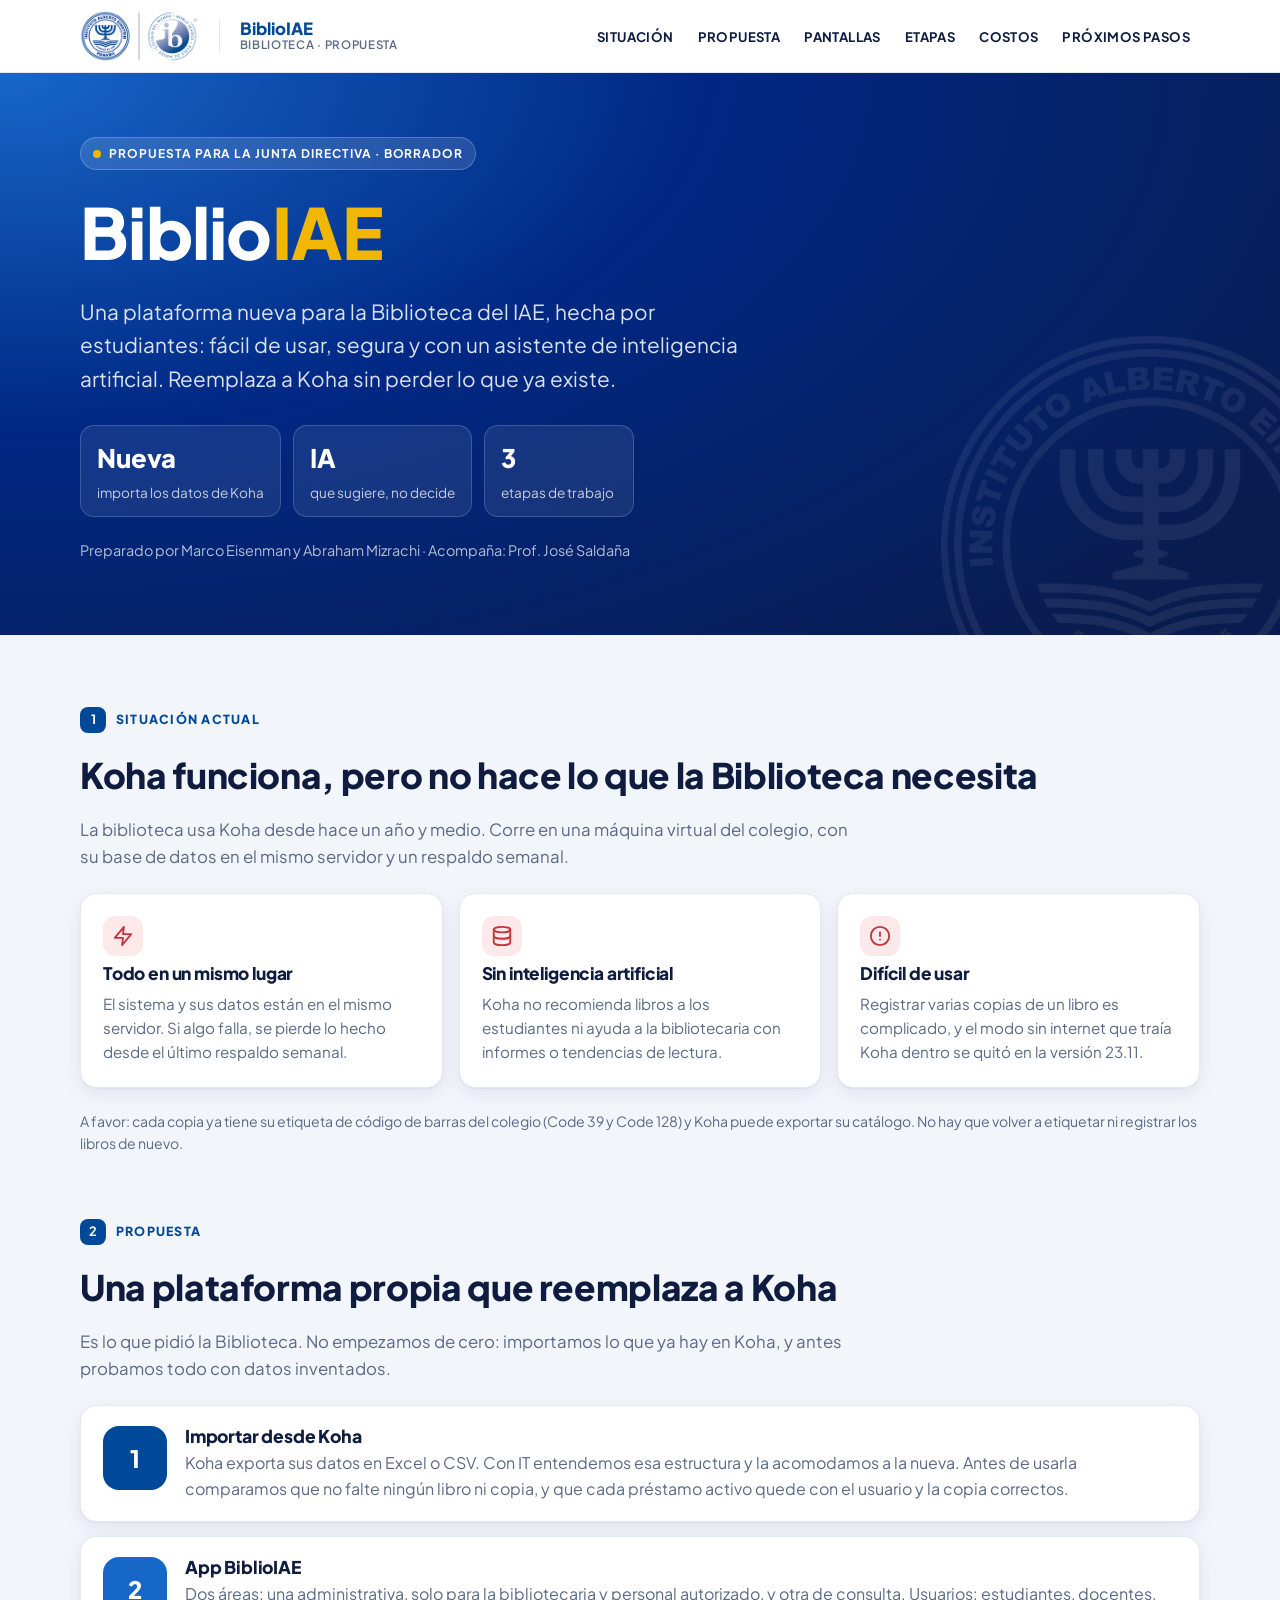
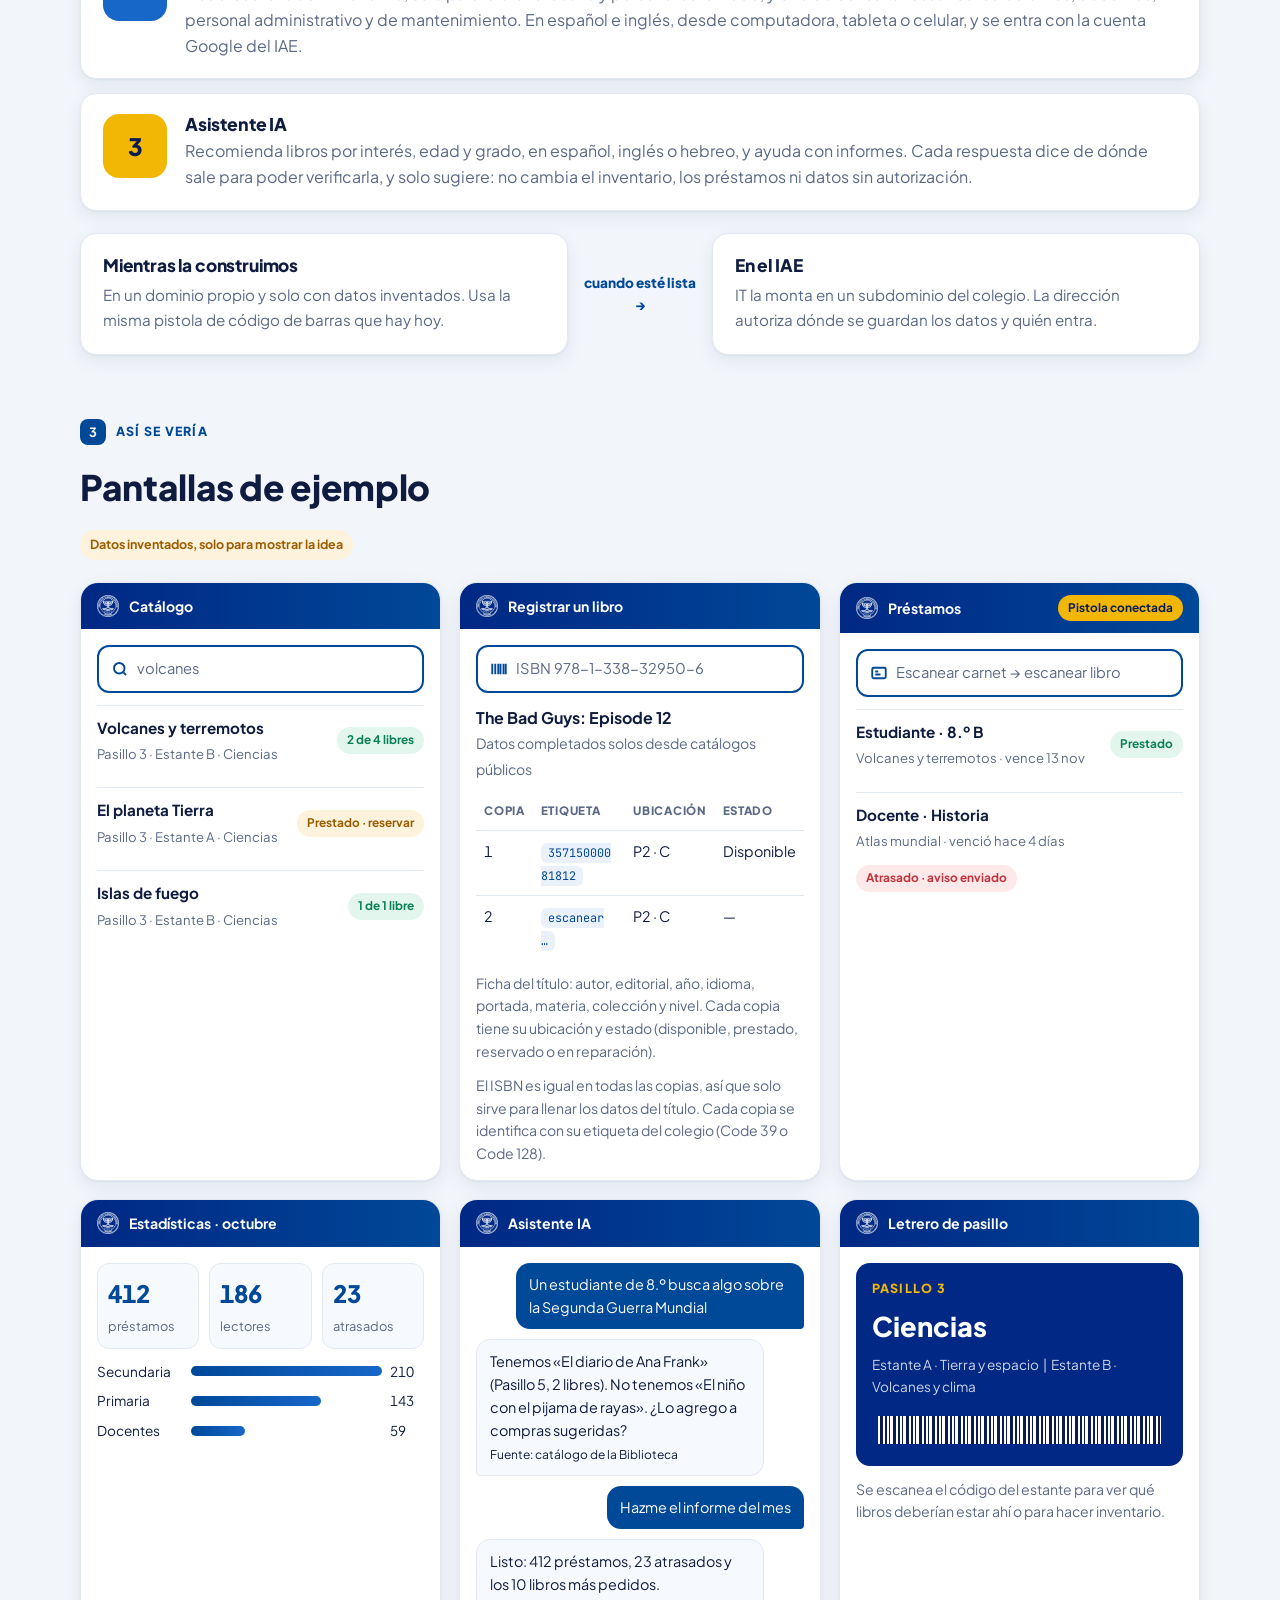
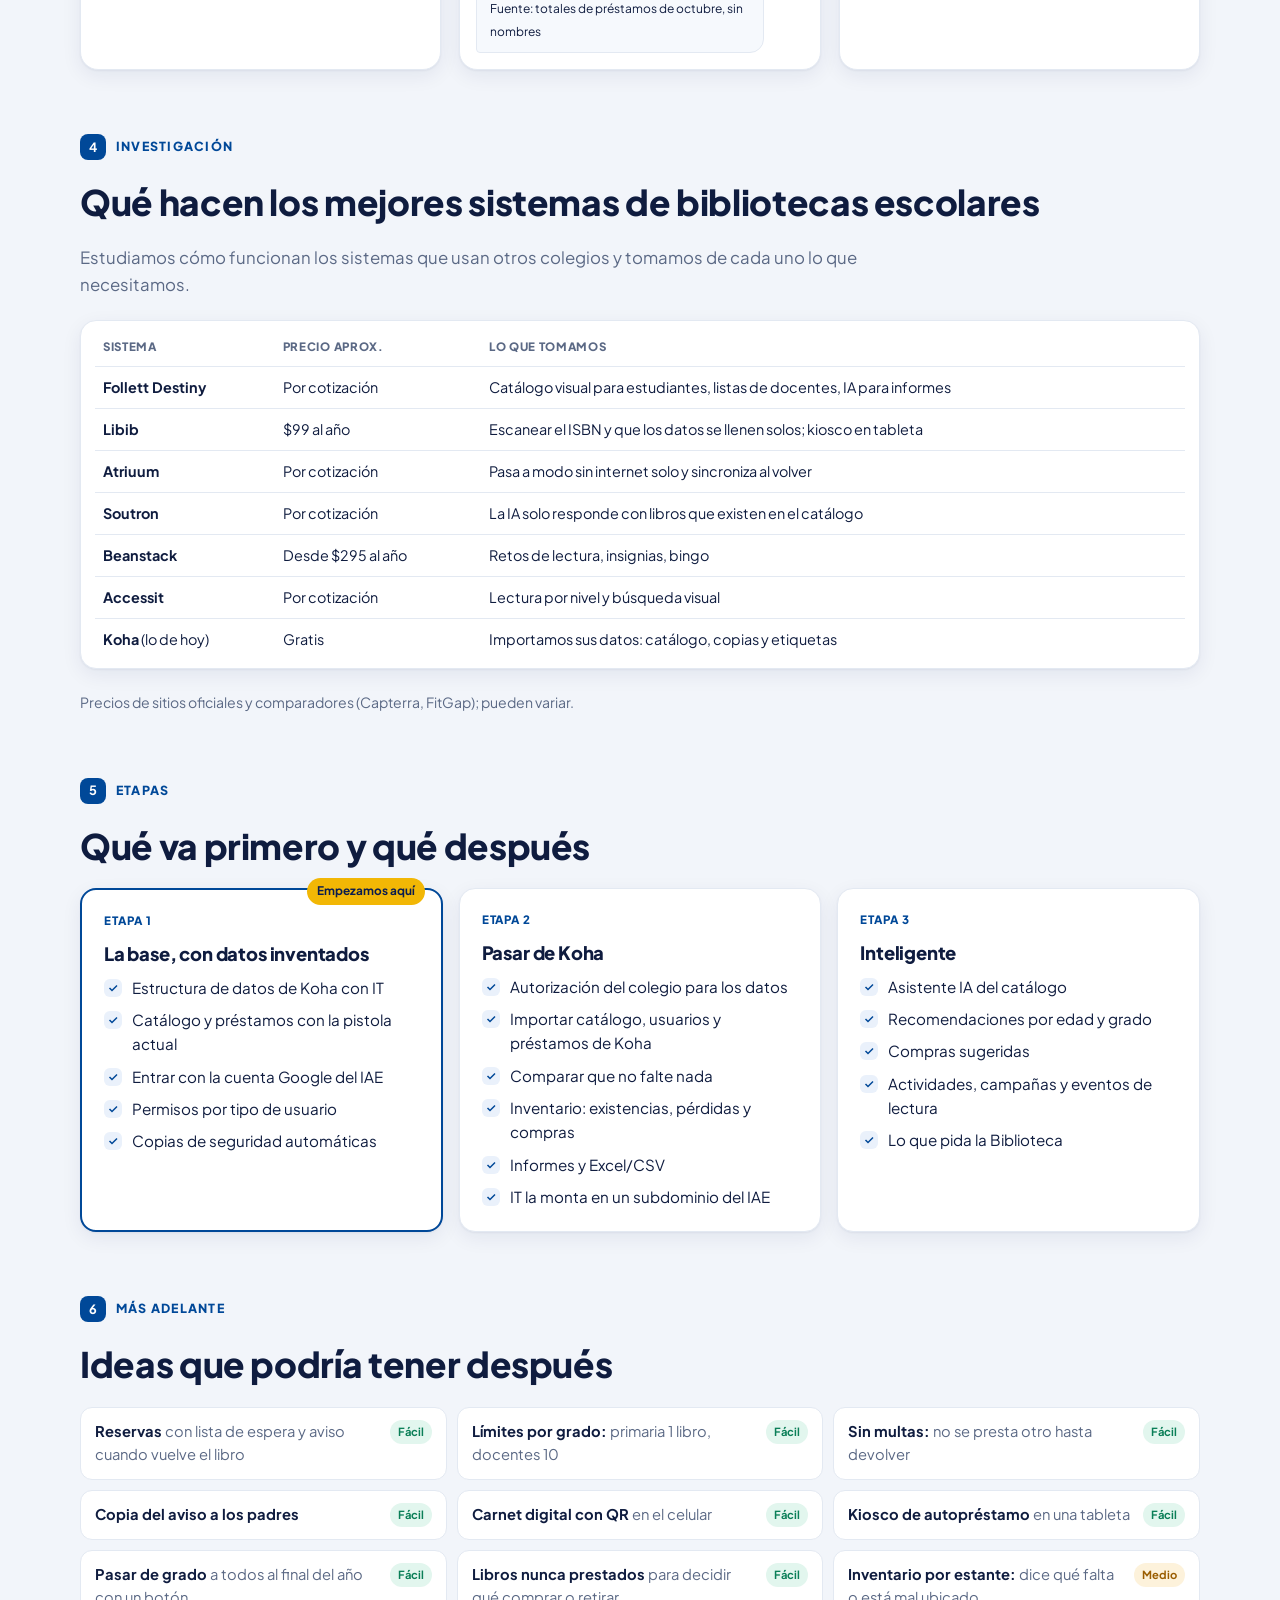
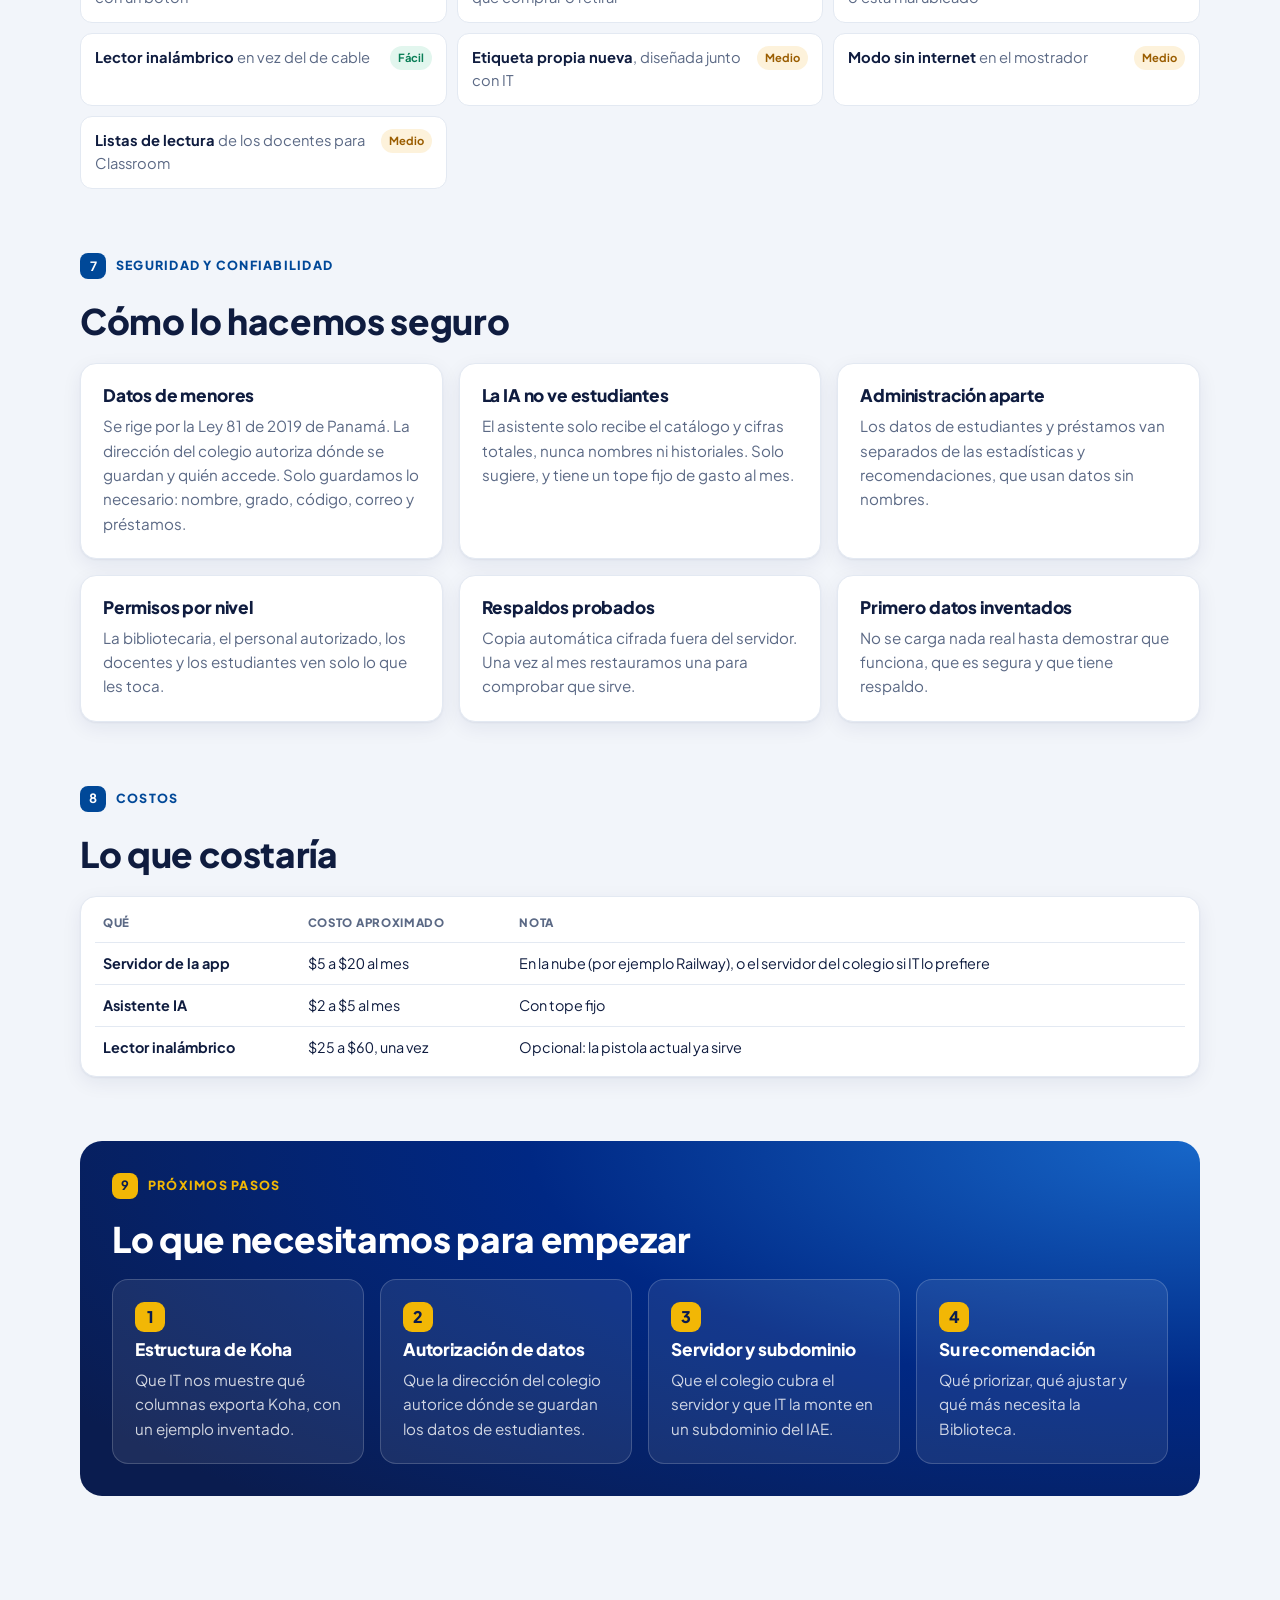
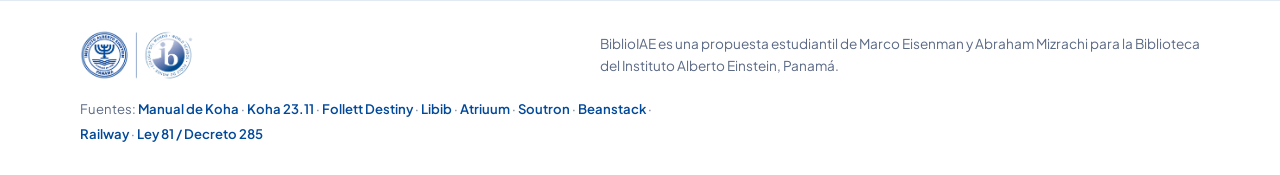
==== commit 76daaf47: "[Claude] Propuesta: estado por copia y fuente en las respuestas de la IA Co-Authored-By: Claude Opus" ====
--- a/boceto/index.html
+++ b/boceto/index.html
@@ -112,11 +112,11 @@
           <div class="search"><svg viewBox="0 0 24 24" fill="none" stroke="currentColor" stroke-width="2.5"><path d="M3 5v14M7 5v14M11 5v14M14 5v14M18 5v14M21 5v14"/></svg>ISBN 978-1-338-32950-6</div>
           <div><b>The Bad Guys: Episode 12</b><br><small class="note">Datos completados solos desde catálogos públicos</small></div>
           <div class="tw"><table>
-            <tr><th>Copia</th><th>Etiqueta</th><th>Ubicación</th></tr>
-            <tr><td>1</td><td><span class="code">35715000081812</span></td><td>P2 · C</td></tr>
-            <tr><td>2</td><td><span class="code">escanear…</span></td><td>P2 · C</td></tr>
+            <tr><th>Copia</th><th>Etiqueta</th><th>Ubicación</th><th>Estado</th></tr>
+            <tr><td>1</td><td><span class="code">35715000081812</span></td><td>P2 · C</td><td>Disponible</td></tr>
+            <tr><td>2</td><td><span class="code">escanear…</span></td><td>P2 · C</td><td>—</td></tr>
           </table></div>
-          <small class="note">Ficha: título, autor, editorial, año, idioma, portada, materia, colección, nivel, ubicación y estado (disponible, prestado, reservado o en reparación).</small>
+          <small class="note">Ficha del título: autor, editorial, año, idioma, portada, materia, colección y nivel. Cada copia tiene su ubicación y estado (disponible, prestado, reservado o en reparación).</small>
           <small class="note">El ISBN es igual en todas las copias, así que solo sirve para llenar los datos del título. Cada copia se identifica con su etiqueta del colegio (Code 39 o Code 128).</small>
         </div>
       </div>
@@ -150,9 +150,9 @@
         <div class="app-bar"><img src="img/icono-blanco.png" alt="">Asistente IA</div>
         <div class="app-in chat">
           <div class="msg u">Un estudiante de 8.º busca algo sobre la Segunda Guerra Mundial</div>
-          <div class="msg a">Tenemos «El diario de Ana Frank» (Pasillo 5, 2 libres). No tenemos «El niño con el pijama de rayas». ¿Lo agrego a compras sugeridas?</div>
+          <div class="msg a">Tenemos «El diario de Ana Frank» (Pasillo 5, 2 libres). No tenemos «El niño con el pijama de rayas». ¿Lo agrego a compras sugeridas?<br><small>Fuente: catálogo de la Biblioteca</small></div>
           <div class="msg u">Hazme el informe del mes</div>
-          <div class="msg a">Listo: 412 préstamos, 23 atrasados y los 10 libros más pedidos.</div>
+          <div class="msg a">Listo: 412 préstamos, 23 atrasados y los 10 libros más pedidos.<br><small>Fuente: totales de préstamos de octubre, sin nombres</small></div>
         </div>
       </div>
 
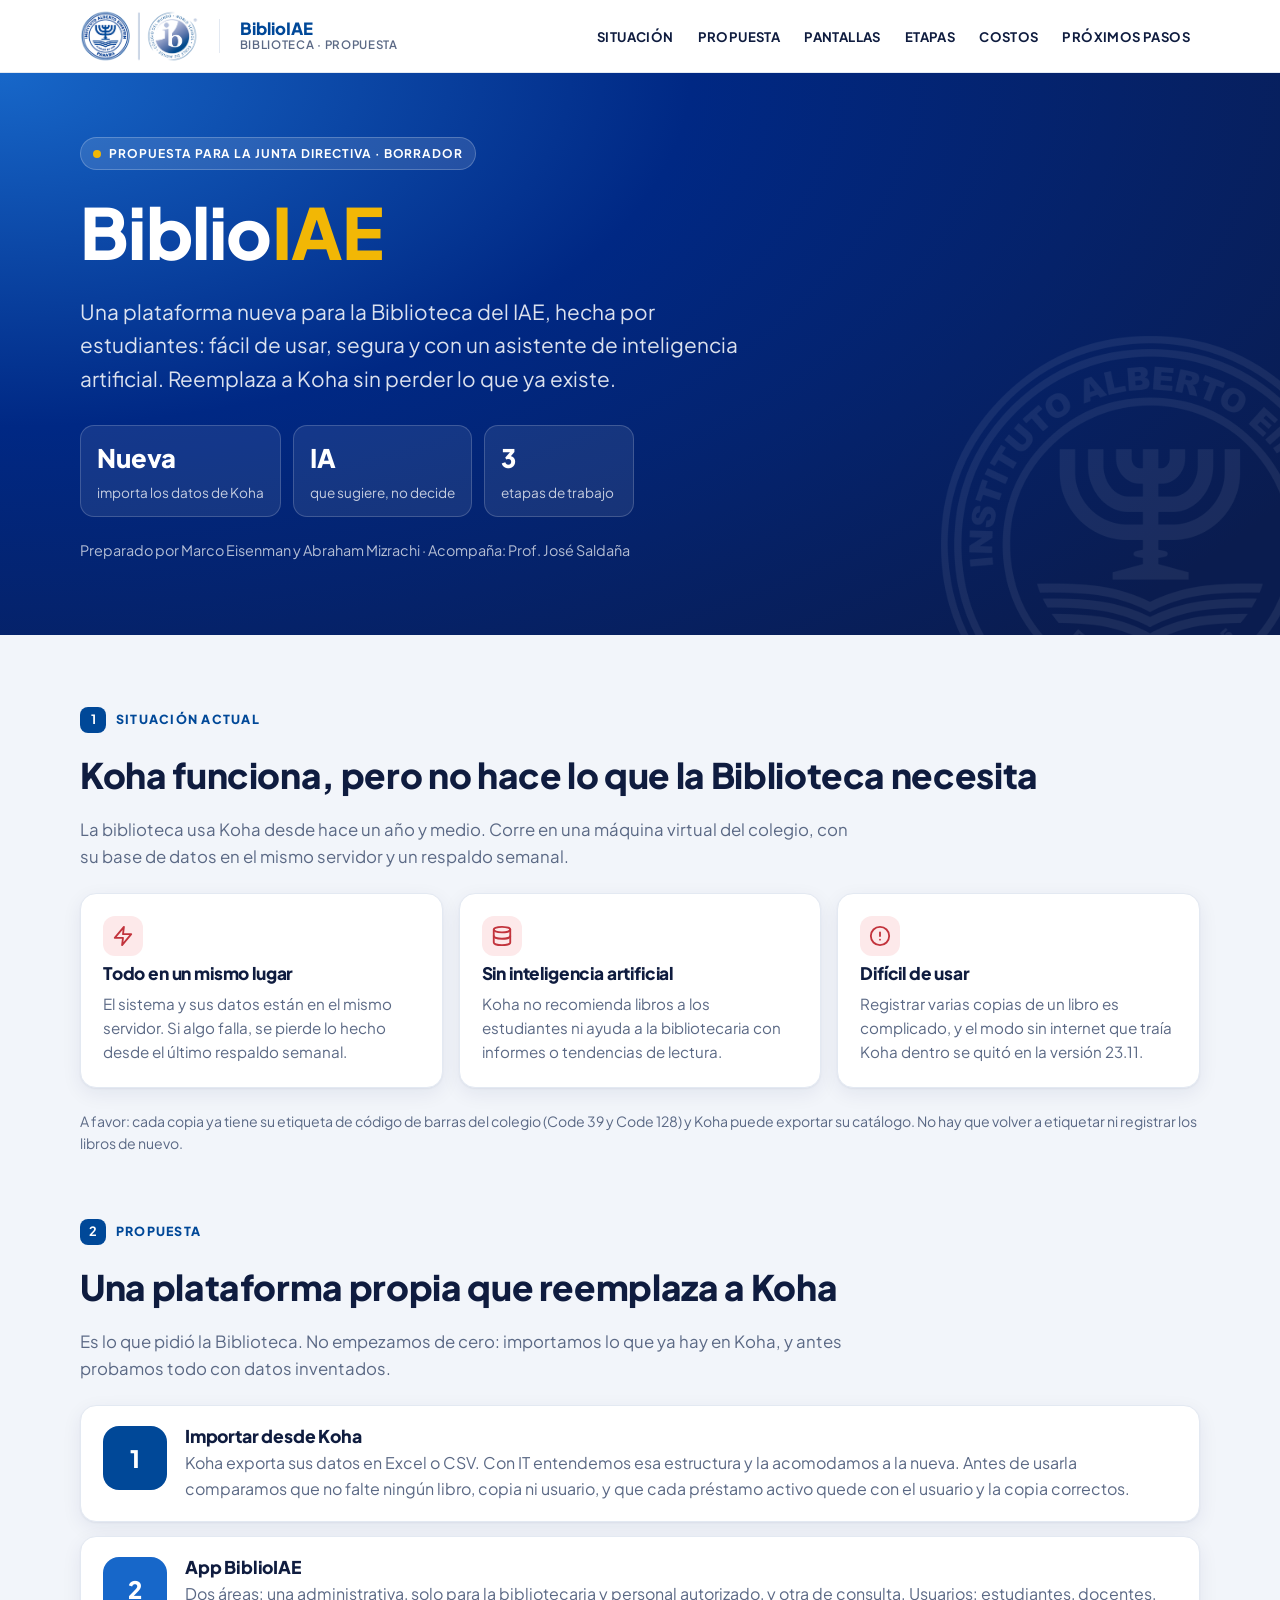
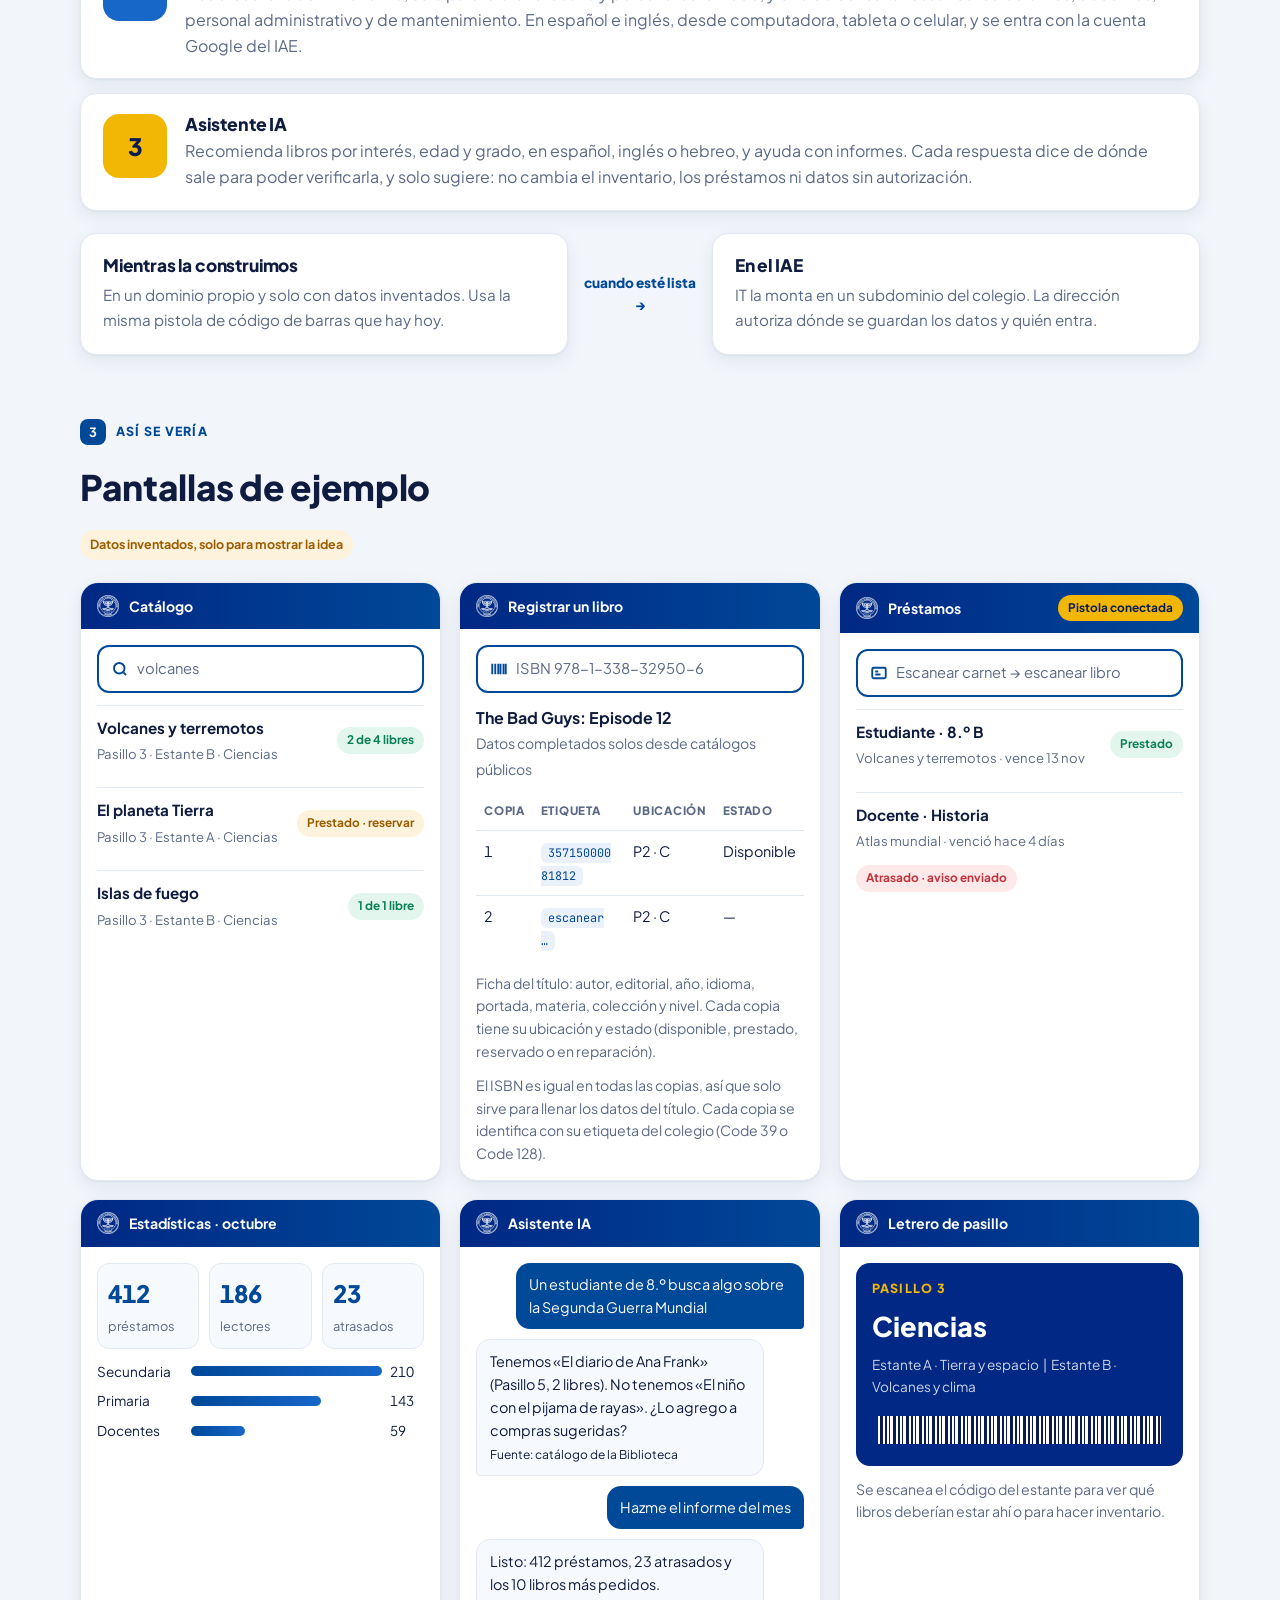
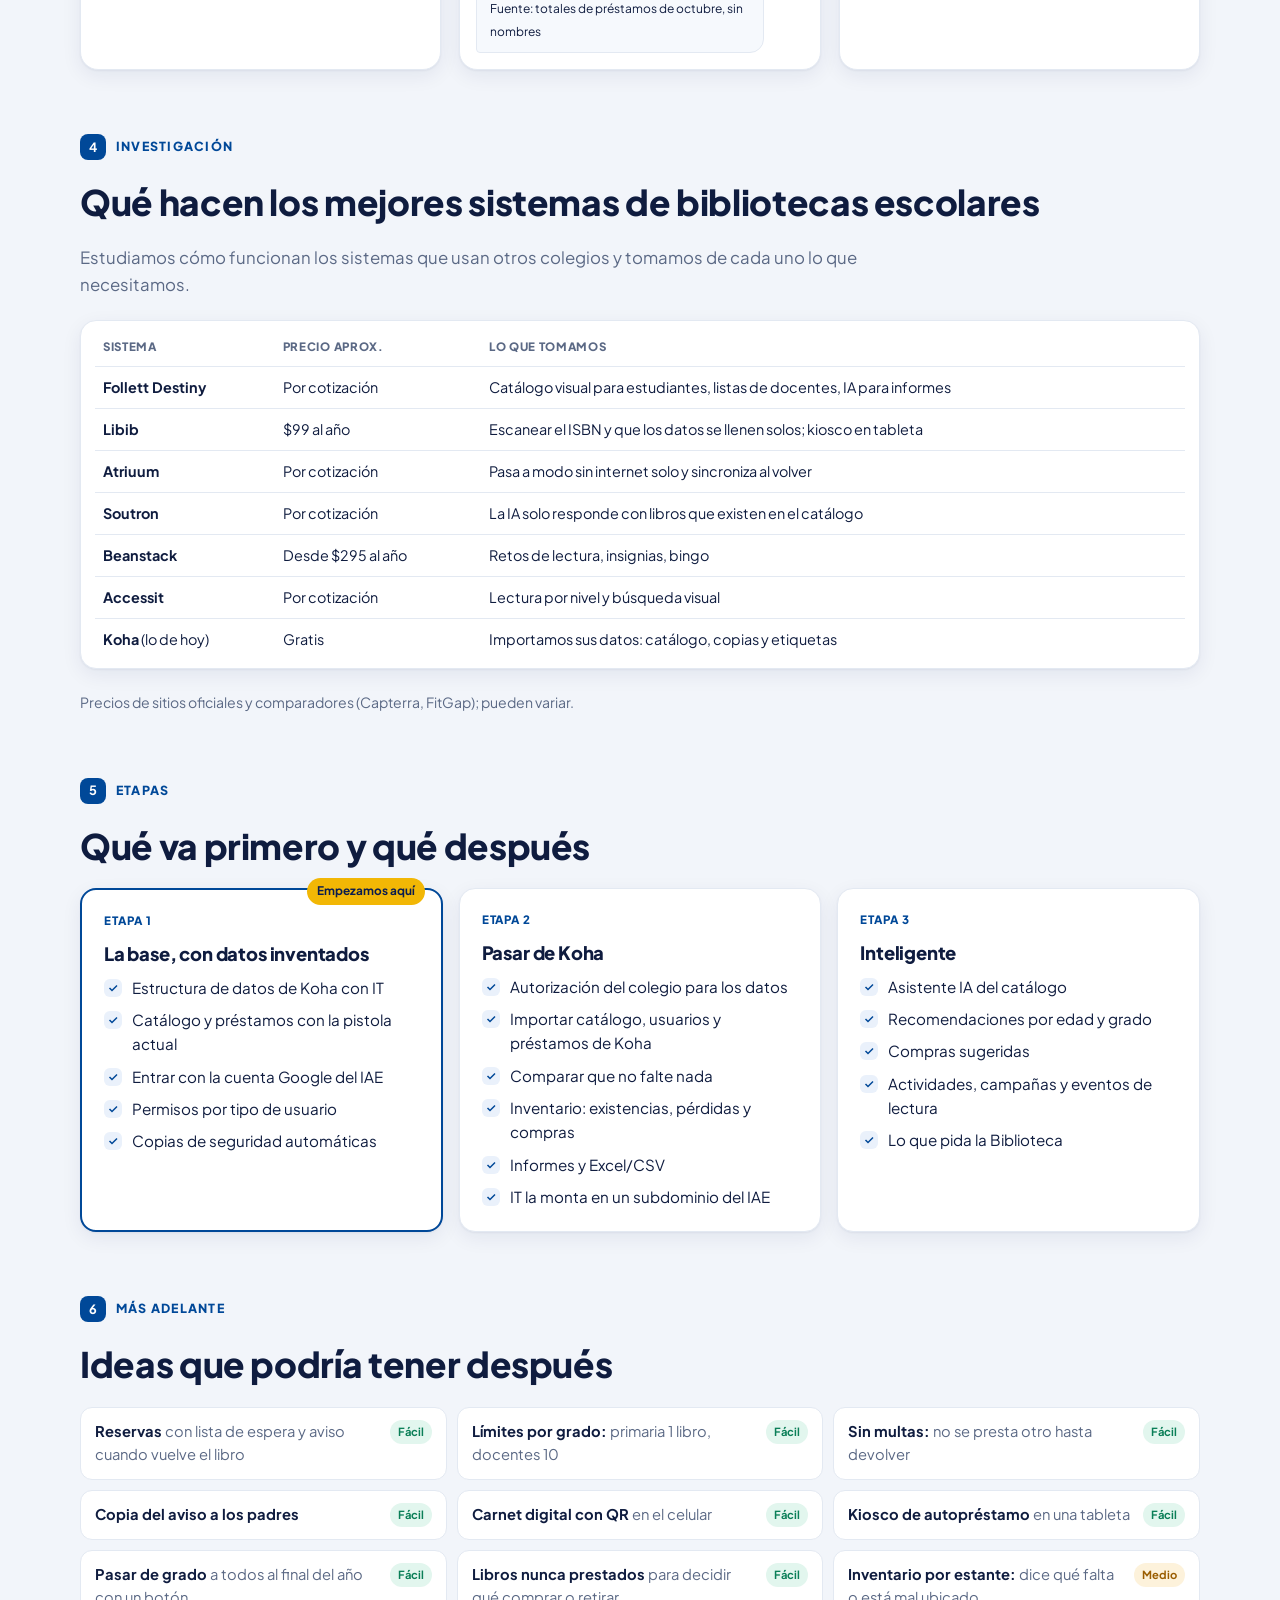
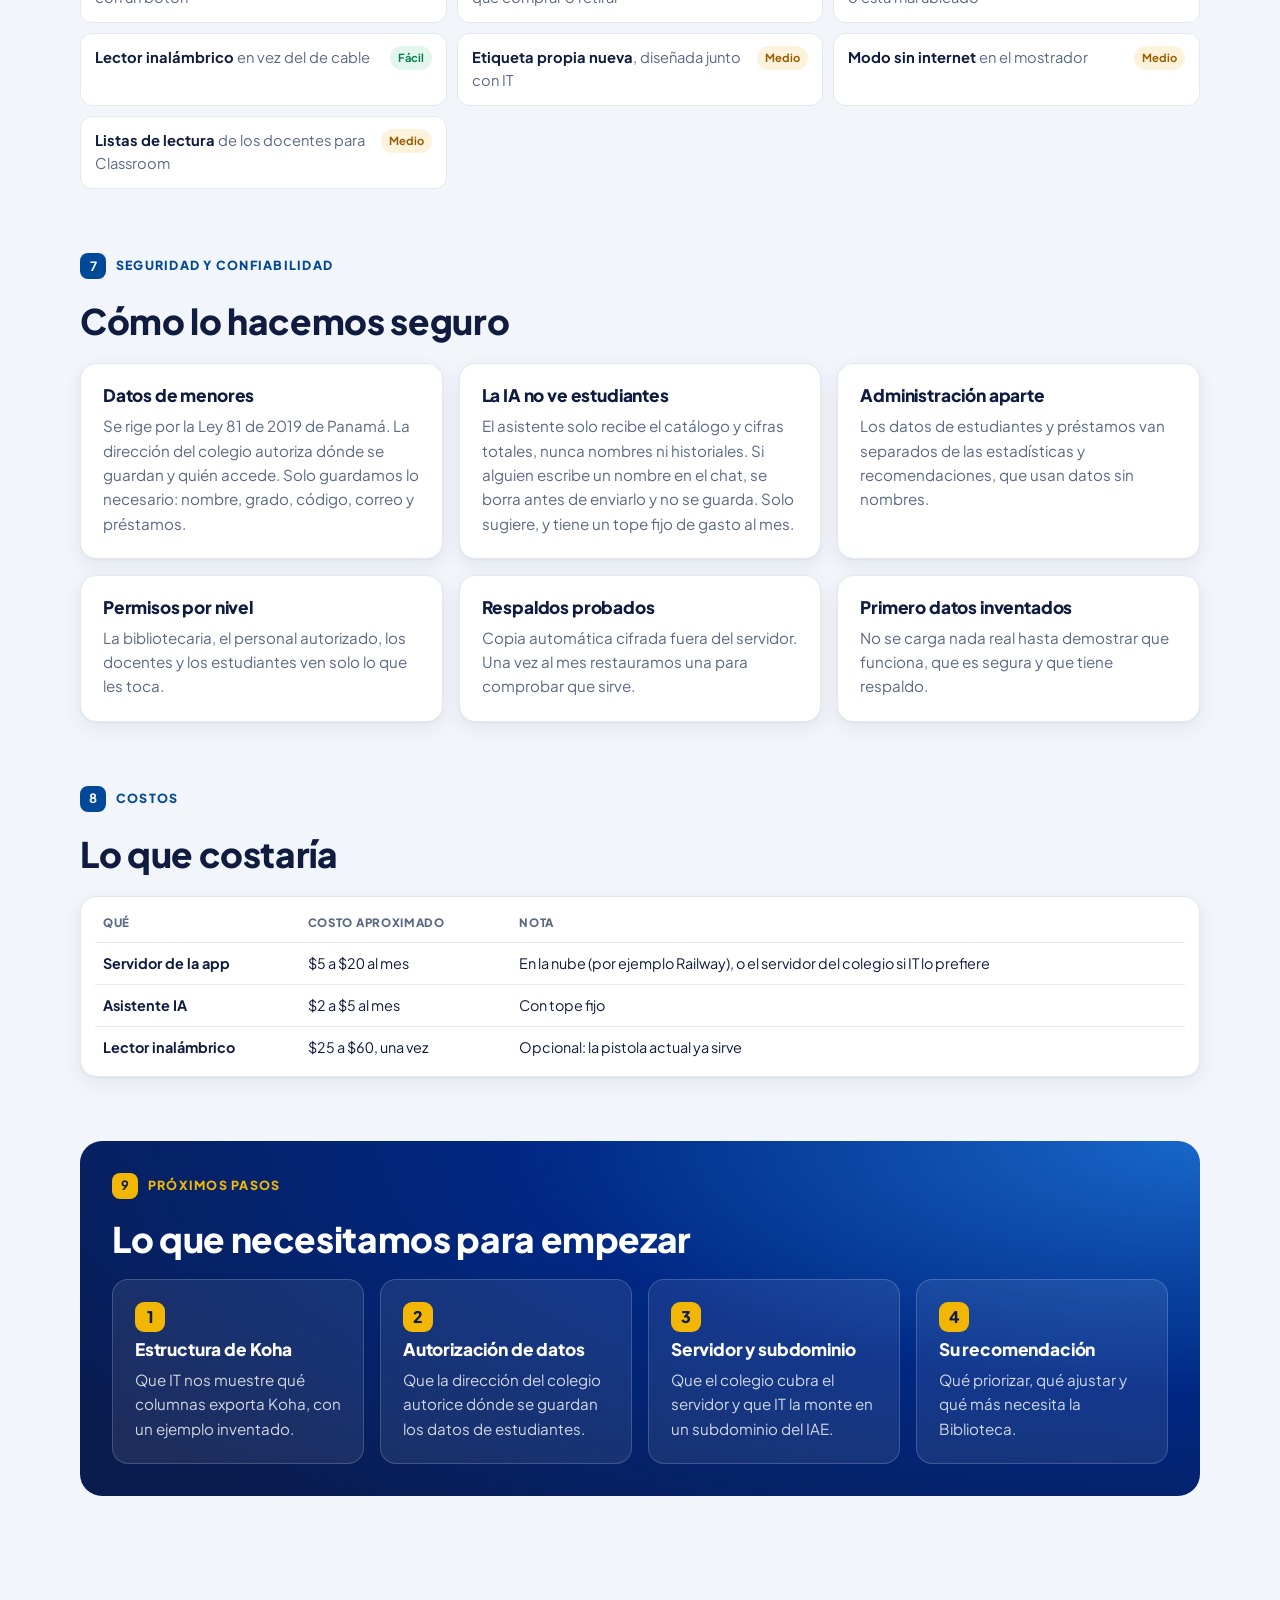
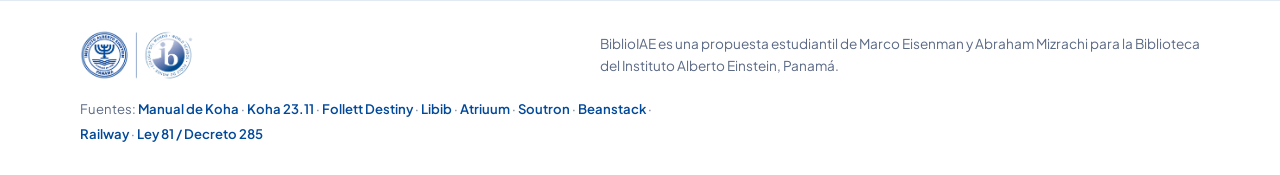
==== commit dc0f8e4f: "[Claude] Propuesta/speech: IA borra nombres del chat, migración verifica usuarios, speech alineado C" ====
--- a/boceto/index.html
+++ b/boceto/index.html
@@ -77,7 +77,7 @@
     <h2>Una plataforma propia que reemplaza a Koha</h2>
     <p class="sub">Es lo que pidió la Biblioteca. No empezamos de cero: importamos lo que ya hay en Koha, y antes probamos todo con datos inventados.</p>
     <div class="layers">
-      <div class="layer"><div class="n">1</div><div><h3>Importar desde Koha</h3><p>Koha exporta sus datos en Excel o CSV. Con IT entendemos esa estructura y la acomodamos a la nueva. Antes de usarla comparamos que no falte ningún libro ni copia, y que cada préstamo activo quede con el usuario y la copia correctos.</p></div></div>
+      <div class="layer"><div class="n">1</div><div><h3>Importar desde Koha</h3><p>Koha exporta sus datos en Excel o CSV. Con IT entendemos esa estructura y la acomodamos a la nueva. Antes de usarla comparamos que no falte ningún libro, copia ni usuario, y que cada préstamo activo quede con el usuario y la copia correctos.</p></div></div>
       <div class="layer"><div class="n">2</div><div><h3>App BiblioIAE</h3><p>Dos áreas: una administrativa, solo para la bibliotecaria y personal autorizado, y otra de consulta. Usuarios: estudiantes, docentes, personal administrativo y de mantenimiento. En español e inglés, desde computadora, tableta o celular, y se entra con la cuenta Google del IAE.</p></div></div>
       <div class="layer"><div class="n">3</div><div><h3>Asistente IA</h3><p>Recomienda libros por interés, edad y grado, en español, inglés o hebreo, y ayuda con informes. Cada respuesta dice de dónde sale para poder verificarla, y solo sugiere: no cambia el inventario, los préstamos ni datos sin autorización.</p></div></div>
     </div>
@@ -232,7 +232,7 @@
     <h2>Cómo lo hacemos seguro</h2>
     <div class="grid g3">
       <div class="card"><h3>Datos de menores</h3><p>Se rige por la Ley 81 de 2019 de Panamá. La dirección del colegio autoriza dónde se guardan y quién accede. Solo guardamos lo necesario: nombre, grado, código, correo y préstamos.</p></div>
-      <div class="card"><h3>La IA no ve estudiantes</h3><p>El asistente solo recibe el catálogo y cifras totales, nunca nombres ni historiales. Solo sugiere, y tiene un tope fijo de gasto al mes.</p></div>
+      <div class="card"><h3>La IA no ve estudiantes</h3><p>El asistente solo recibe el catálogo y cifras totales, nunca nombres ni historiales. Si alguien escribe un nombre en el chat, se borra antes de enviarlo y no se guarda. Solo sugiere, y tiene un tope fijo de gasto al mes.</p></div>
       <div class="card"><h3>Administración aparte</h3><p>Los datos de estudiantes y préstamos van separados de las estadísticas y recomendaciones, que usan datos sin nombres.</p></div>
       <div class="card"><h3>Permisos por nivel</h3><p>La bibliotecaria, el personal autorizado, los docentes y los estudiantes ven solo lo que les toca.</p></div>
       <div class="card"><h3>Respaldos probados</h3><p>Copia automática cifrada fuera del servidor. Una vez al mes restauramos una para comprobar que sirve.</p></div>
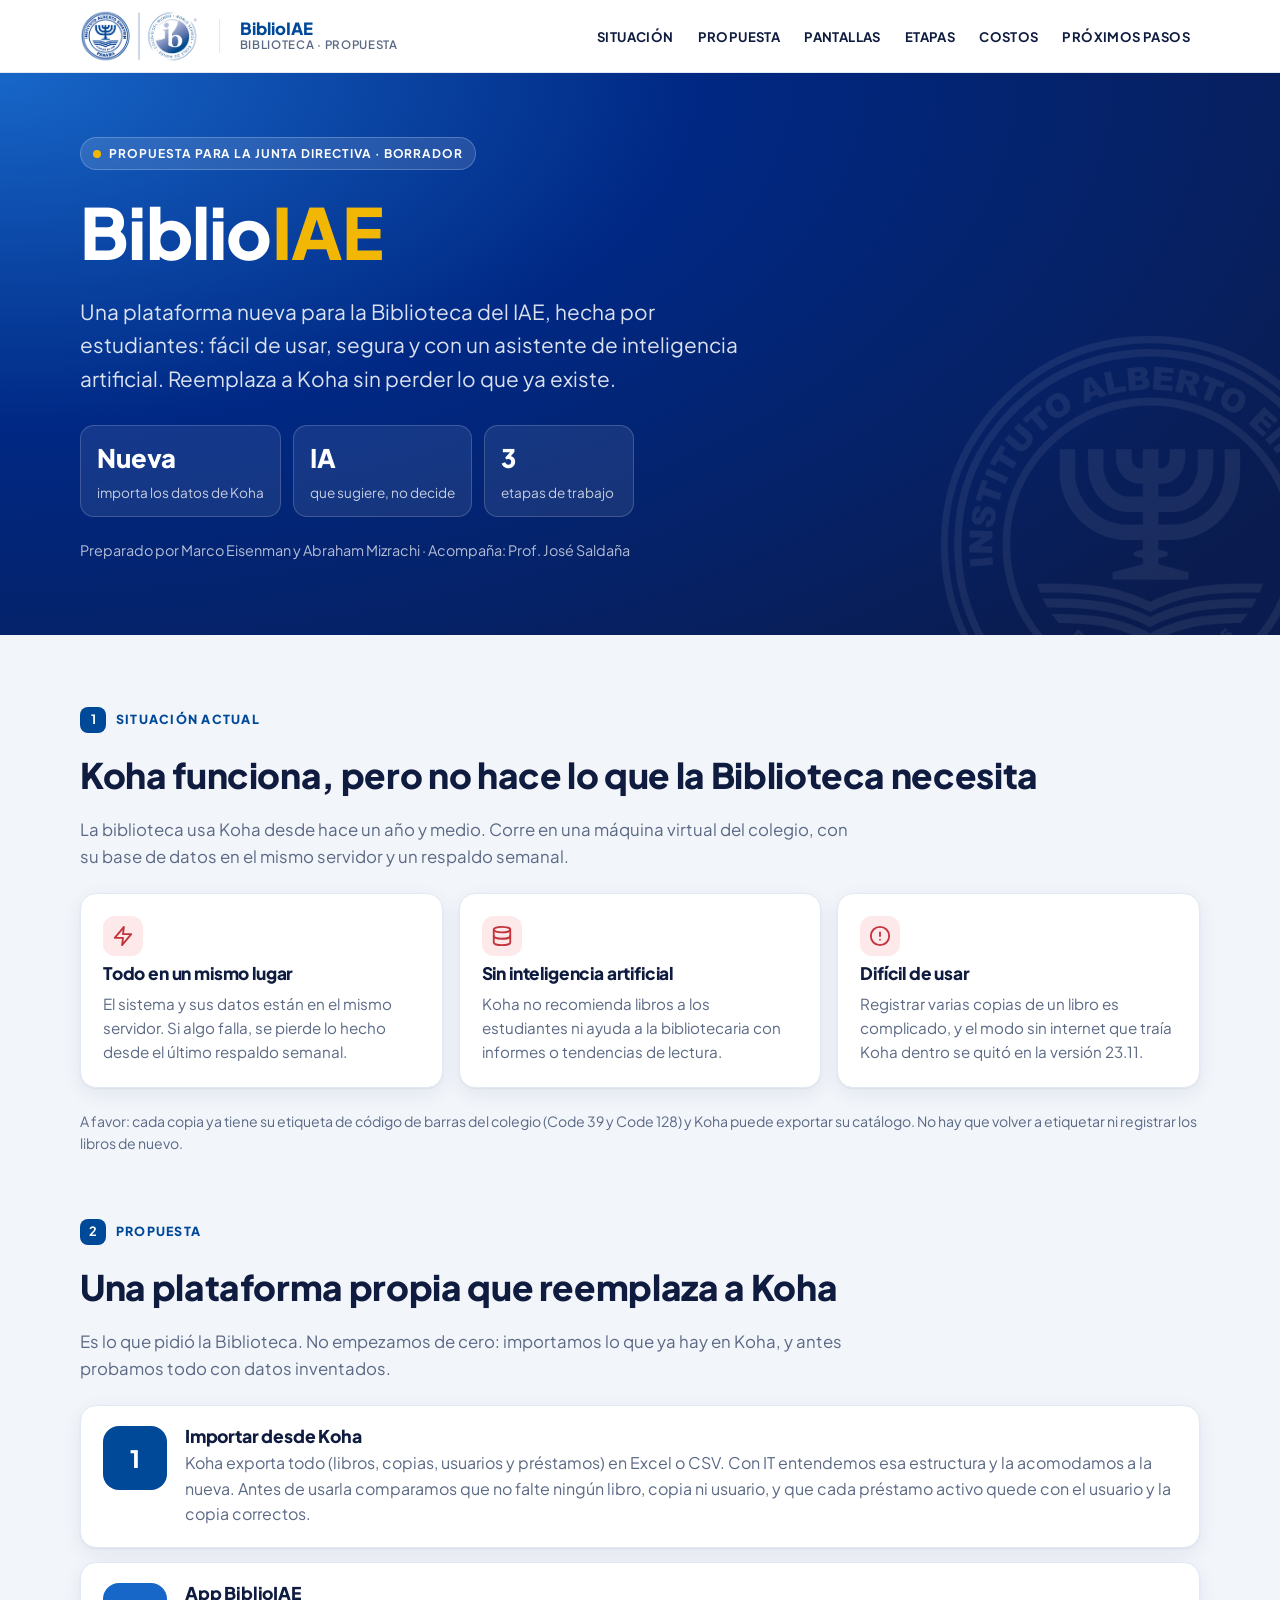
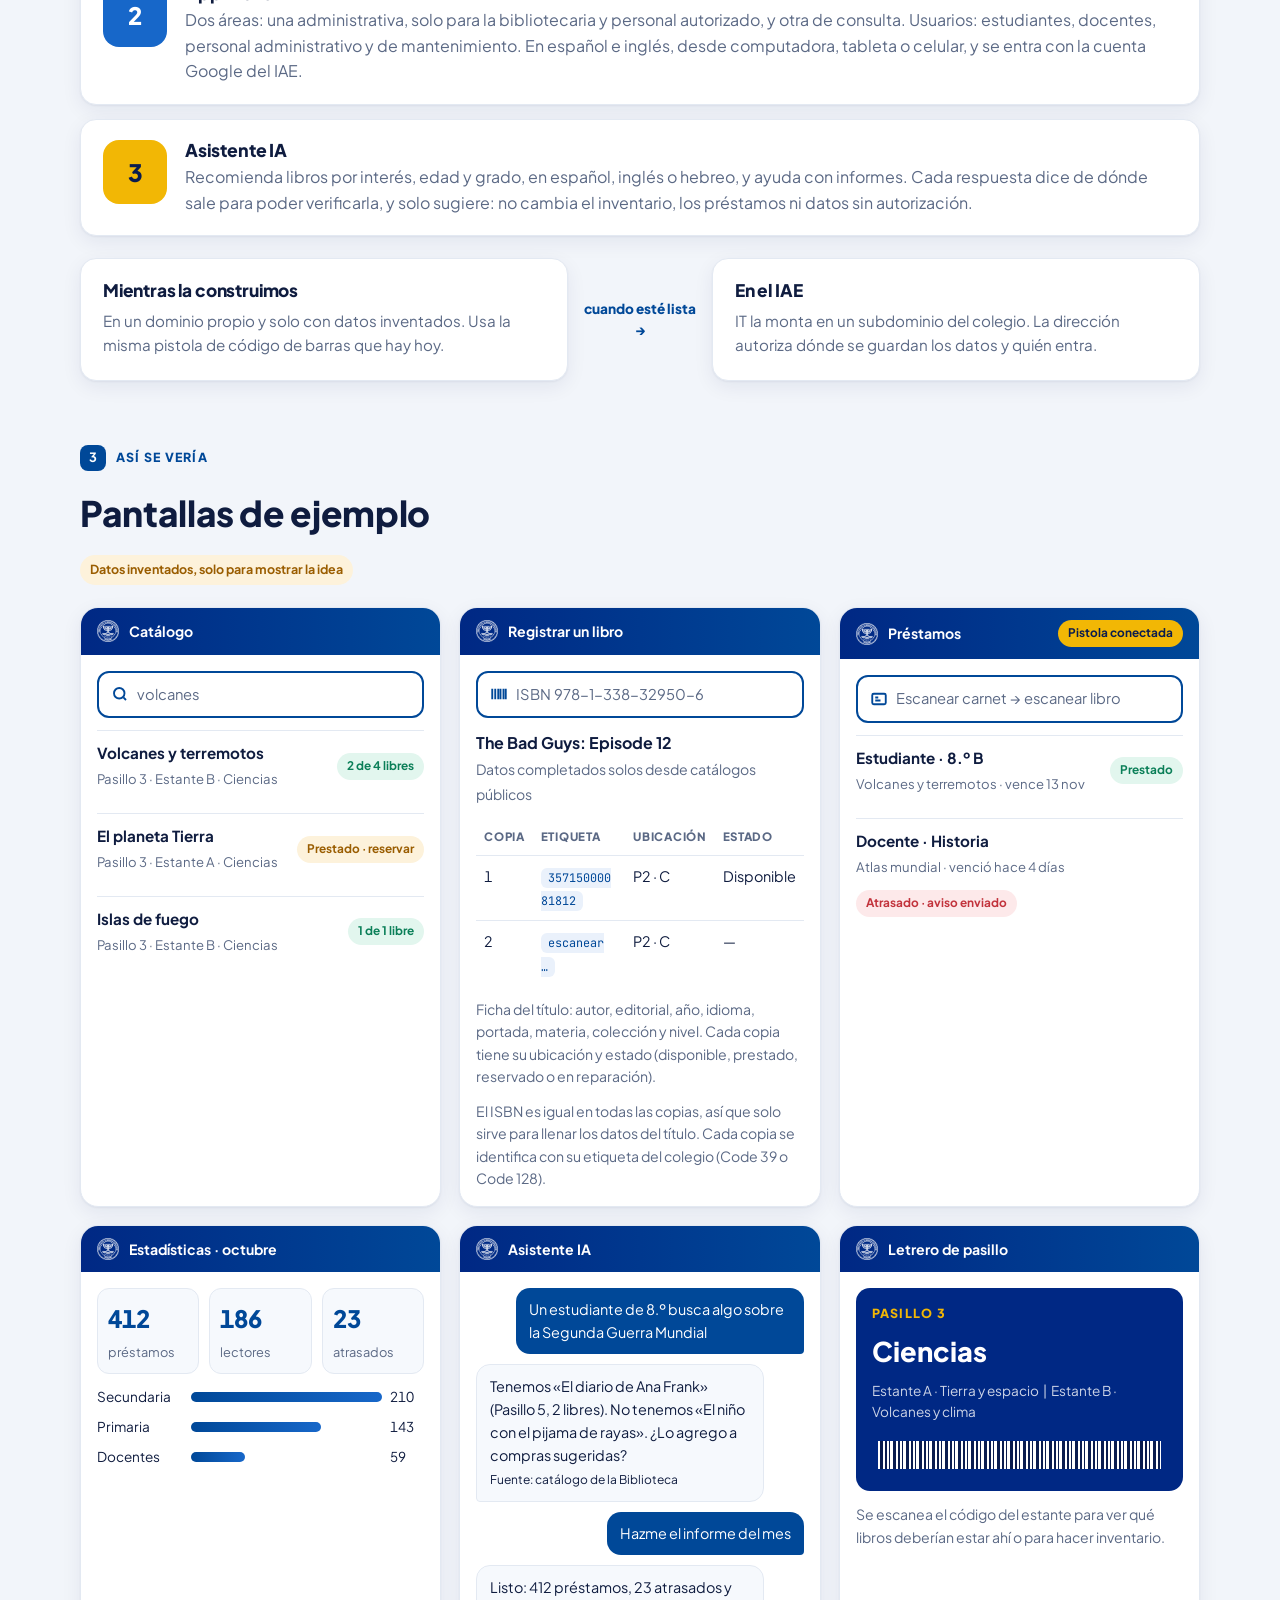
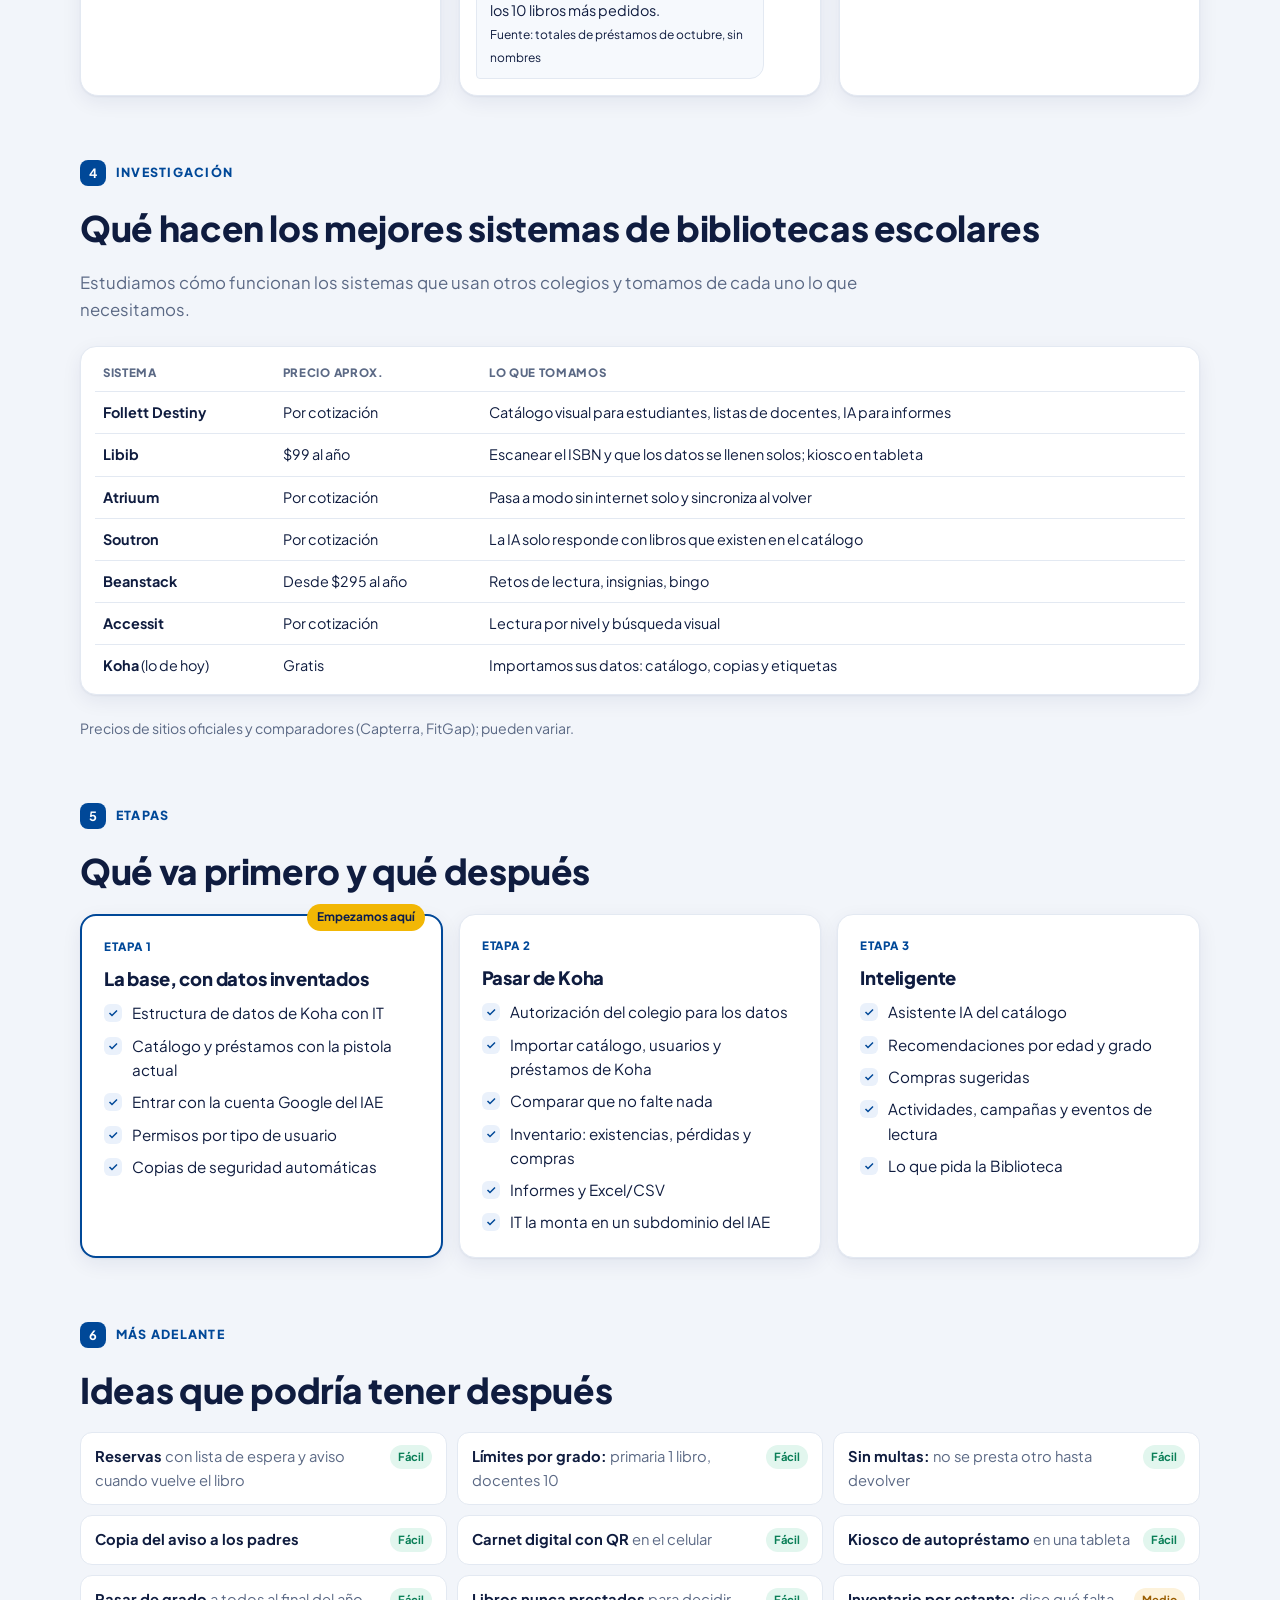
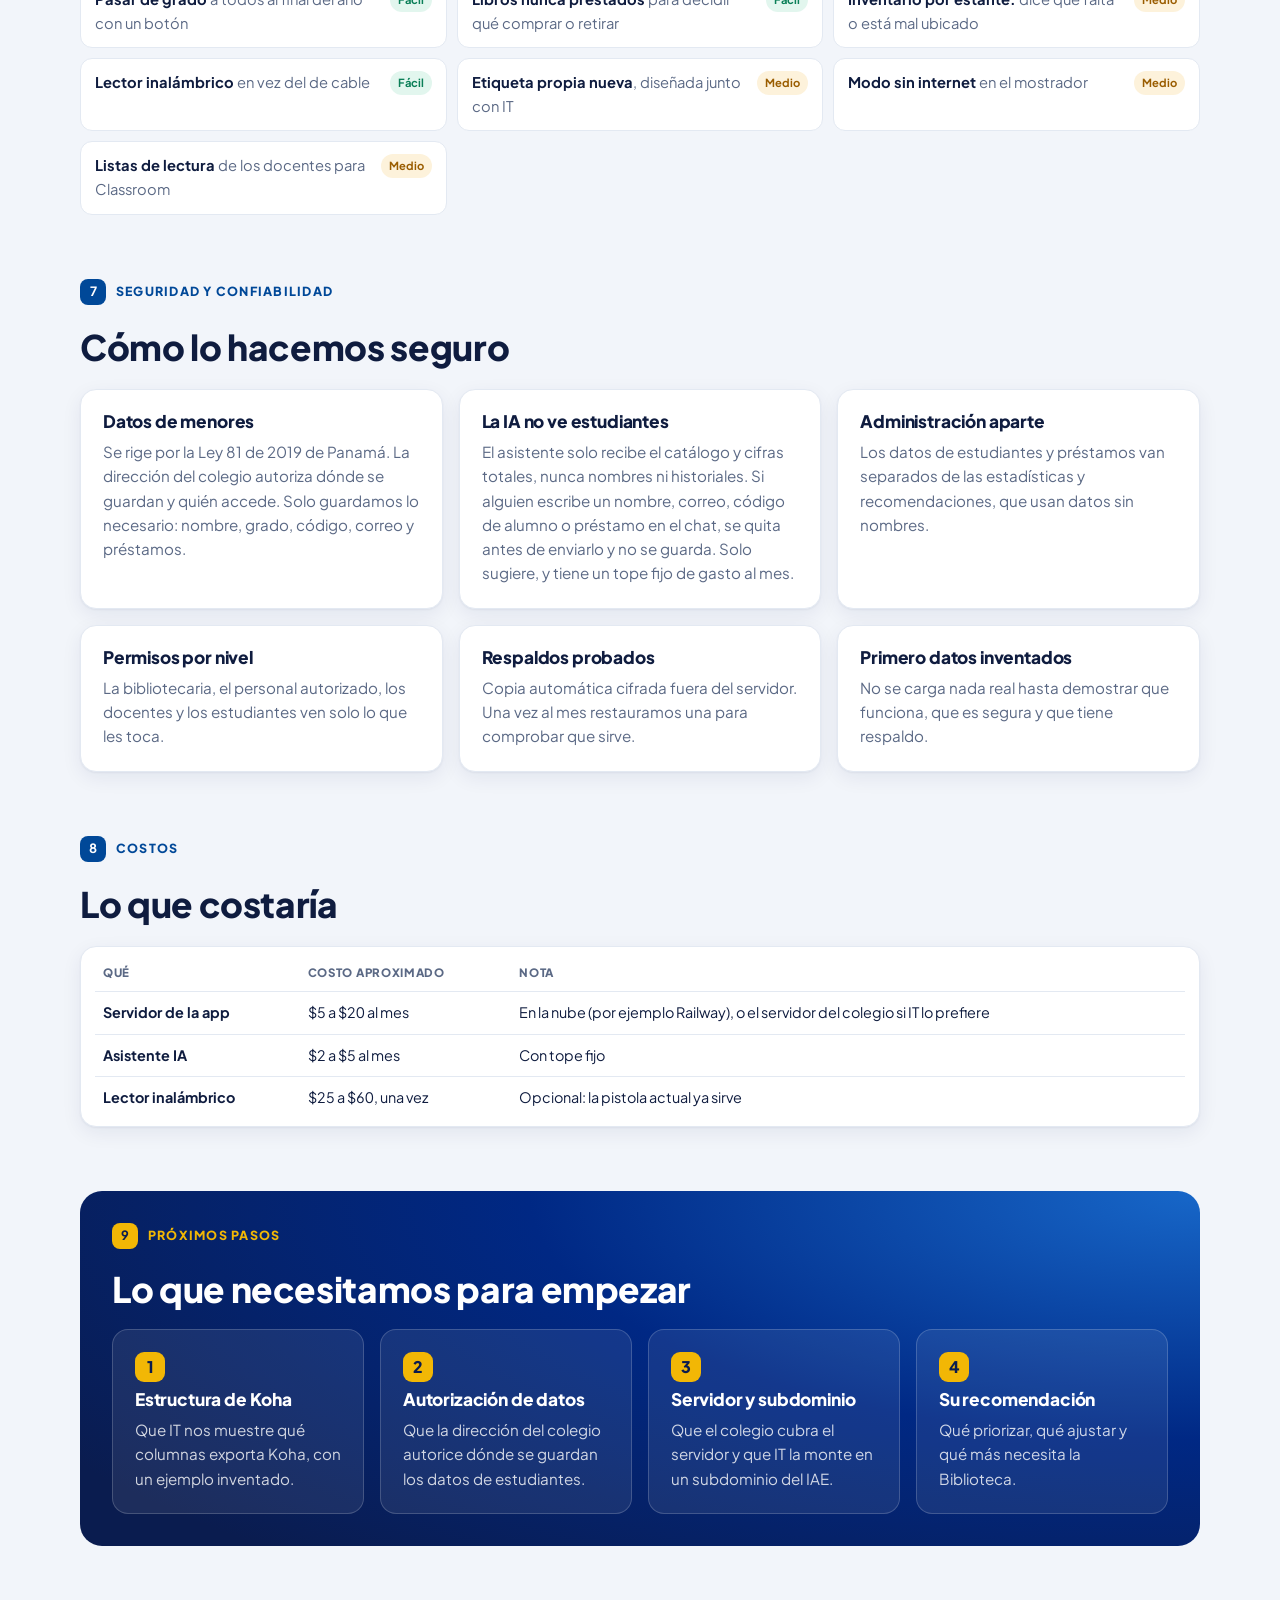
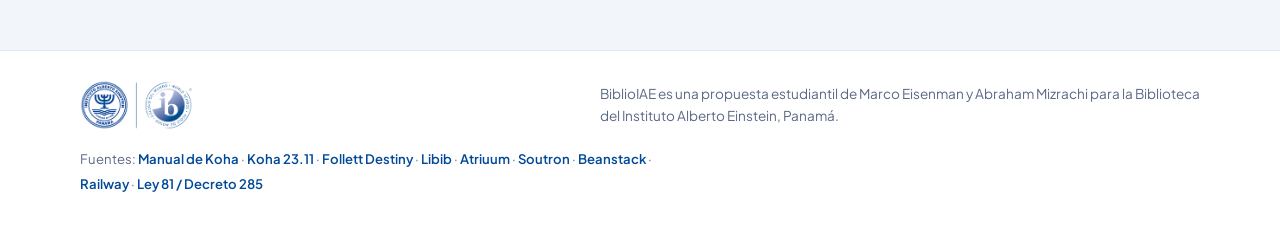
==== commit 50f442eb: "[Claude] Propuesta: filtro de datos personales en el chat de IA; Koha exporta todo (confirmado por I" ====
--- a/boceto/index.html
+++ b/boceto/index.html
@@ -77,7 +77,7 @@
     <h2>Una plataforma propia que reemplaza a Koha</h2>
     <p class="sub">Es lo que pidió la Biblioteca. No empezamos de cero: importamos lo que ya hay en Koha, y antes probamos todo con datos inventados.</p>
     <div class="layers">
-      <div class="layer"><div class="n">1</div><div><h3>Importar desde Koha</h3><p>Koha exporta sus datos en Excel o CSV. Con IT entendemos esa estructura y la acomodamos a la nueva. Antes de usarla comparamos que no falte ningún libro, copia ni usuario, y que cada préstamo activo quede con el usuario y la copia correctos.</p></div></div>
+      <div class="layer"><div class="n">1</div><div><h3>Importar desde Koha</h3><p>Koha exporta todo (libros, copias, usuarios y préstamos) en Excel o CSV. Con IT entendemos esa estructura y la acomodamos a la nueva. Antes de usarla comparamos que no falte ningún libro, copia ni usuario, y que cada préstamo activo quede con el usuario y la copia correctos.</p></div></div>
       <div class="layer"><div class="n">2</div><div><h3>App BiblioIAE</h3><p>Dos áreas: una administrativa, solo para la bibliotecaria y personal autorizado, y otra de consulta. Usuarios: estudiantes, docentes, personal administrativo y de mantenimiento. En español e inglés, desde computadora, tableta o celular, y se entra con la cuenta Google del IAE.</p></div></div>
       <div class="layer"><div class="n">3</div><div><h3>Asistente IA</h3><p>Recomienda libros por interés, edad y grado, en español, inglés o hebreo, y ayuda con informes. Cada respuesta dice de dónde sale para poder verificarla, y solo sugiere: no cambia el inventario, los préstamos ni datos sin autorización.</p></div></div>
     </div>
@@ -232,7 +232,7 @@
     <h2>Cómo lo hacemos seguro</h2>
     <div class="grid g3">
       <div class="card"><h3>Datos de menores</h3><p>Se rige por la Ley 81 de 2019 de Panamá. La dirección del colegio autoriza dónde se guardan y quién accede. Solo guardamos lo necesario: nombre, grado, código, correo y préstamos.</p></div>
-      <div class="card"><h3>La IA no ve estudiantes</h3><p>El asistente solo recibe el catálogo y cifras totales, nunca nombres ni historiales. Si alguien escribe un nombre en el chat, se borra antes de enviarlo y no se guarda. Solo sugiere, y tiene un tope fijo de gasto al mes.</p></div>
+      <div class="card"><h3>La IA no ve estudiantes</h3><p>El asistente solo recibe el catálogo y cifras totales, nunca nombres ni historiales. Si alguien escribe un nombre, correo, código de alumno o préstamo en el chat, se quita antes de enviarlo y no se guarda. Solo sugiere, y tiene un tope fijo de gasto al mes.</p></div>
       <div class="card"><h3>Administración aparte</h3><p>Los datos de estudiantes y préstamos van separados de las estadísticas y recomendaciones, que usan datos sin nombres.</p></div>
       <div class="card"><h3>Permisos por nivel</h3><p>La bibliotecaria, el personal autorizado, los docentes y los estudiantes ven solo lo que les toca.</p></div>
       <div class="card"><h3>Respaldos probados</h3><p>Copia automática cifrada fuera del servidor. Una vez al mes restauramos una para comprobar que sirve.</p></div>
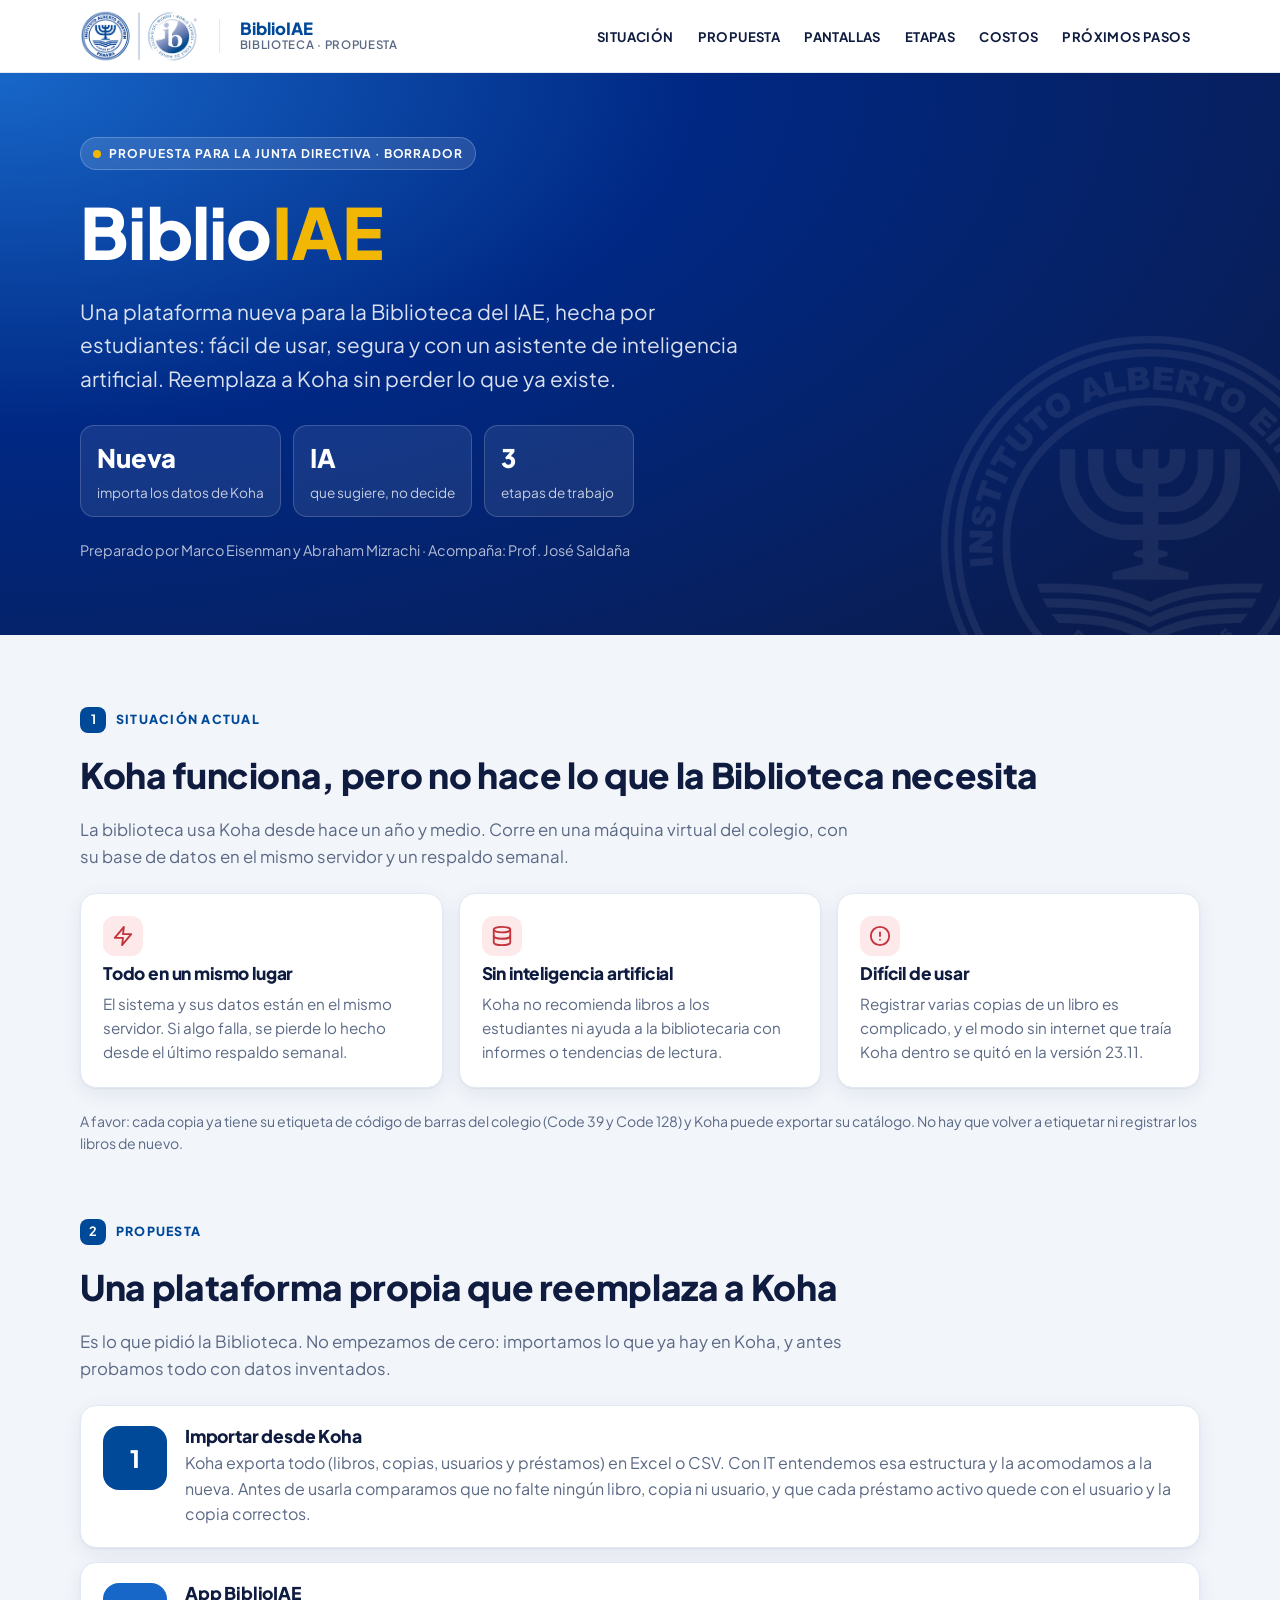
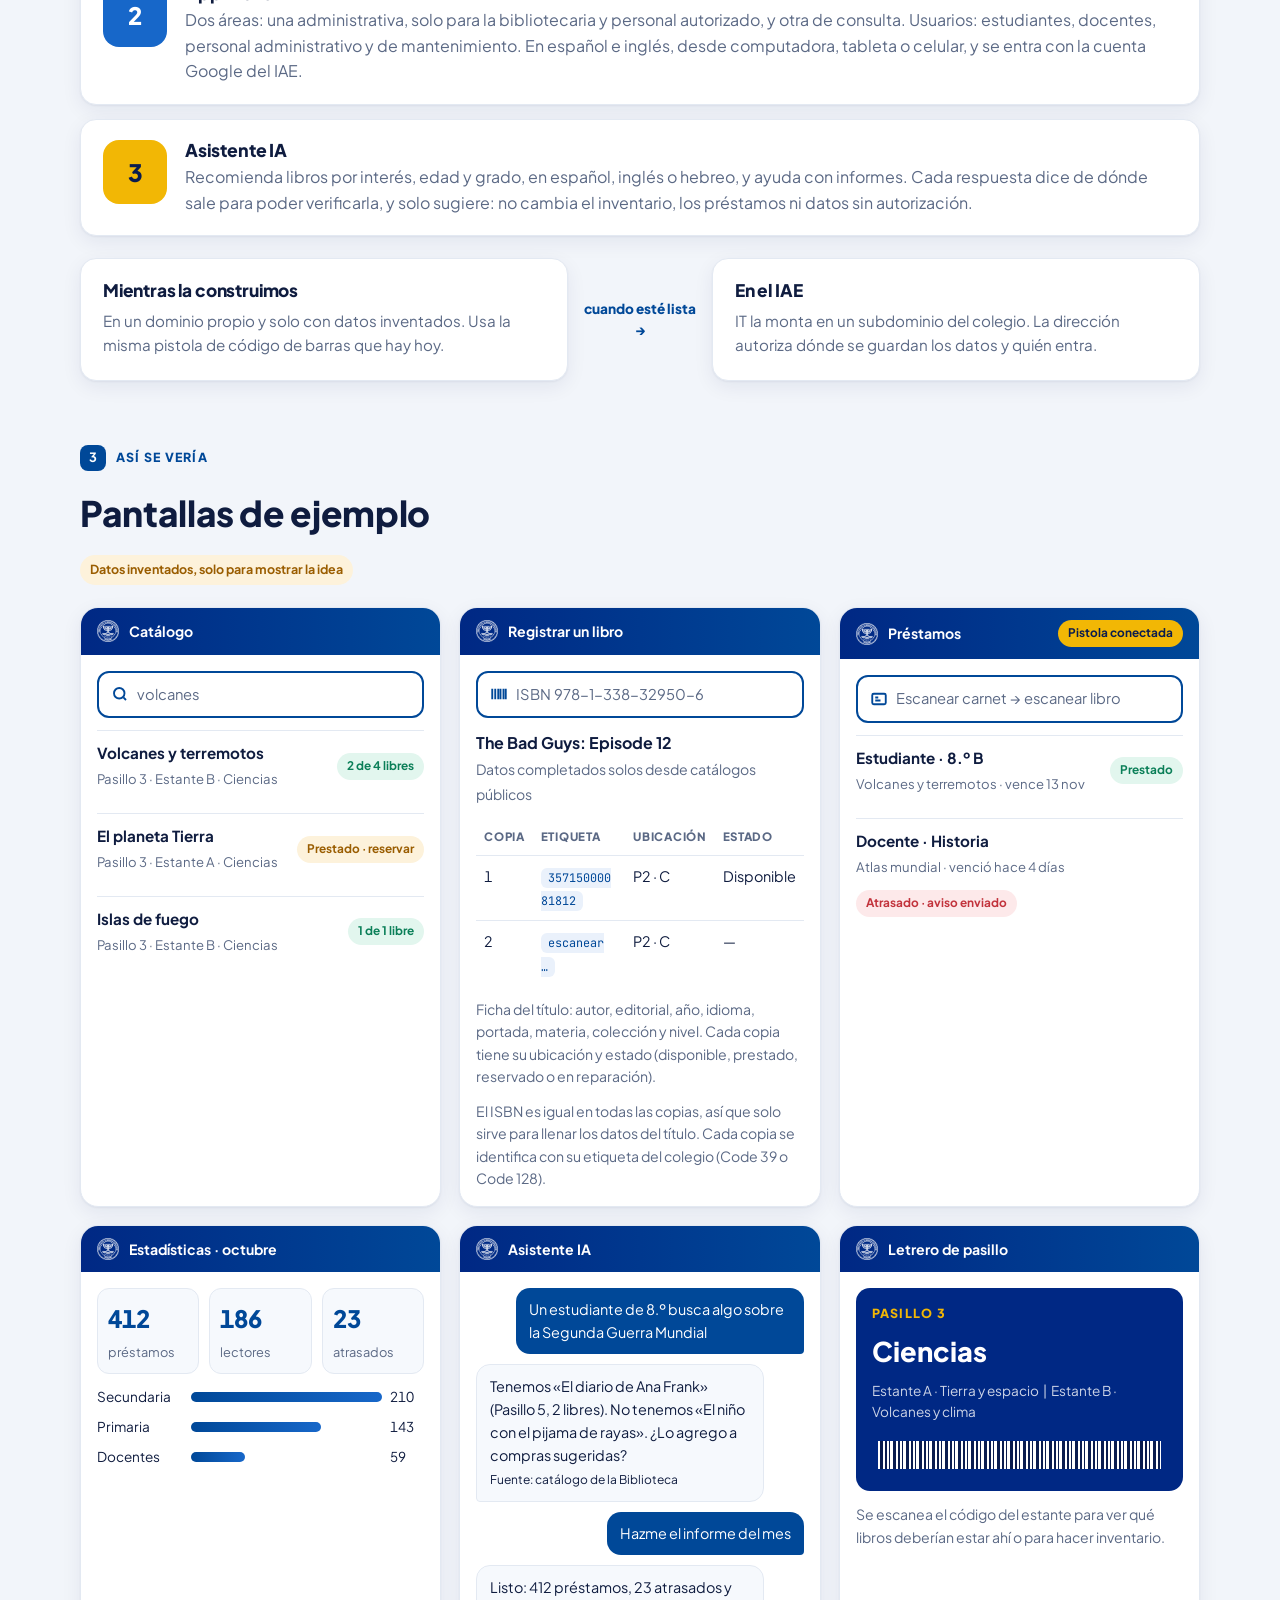
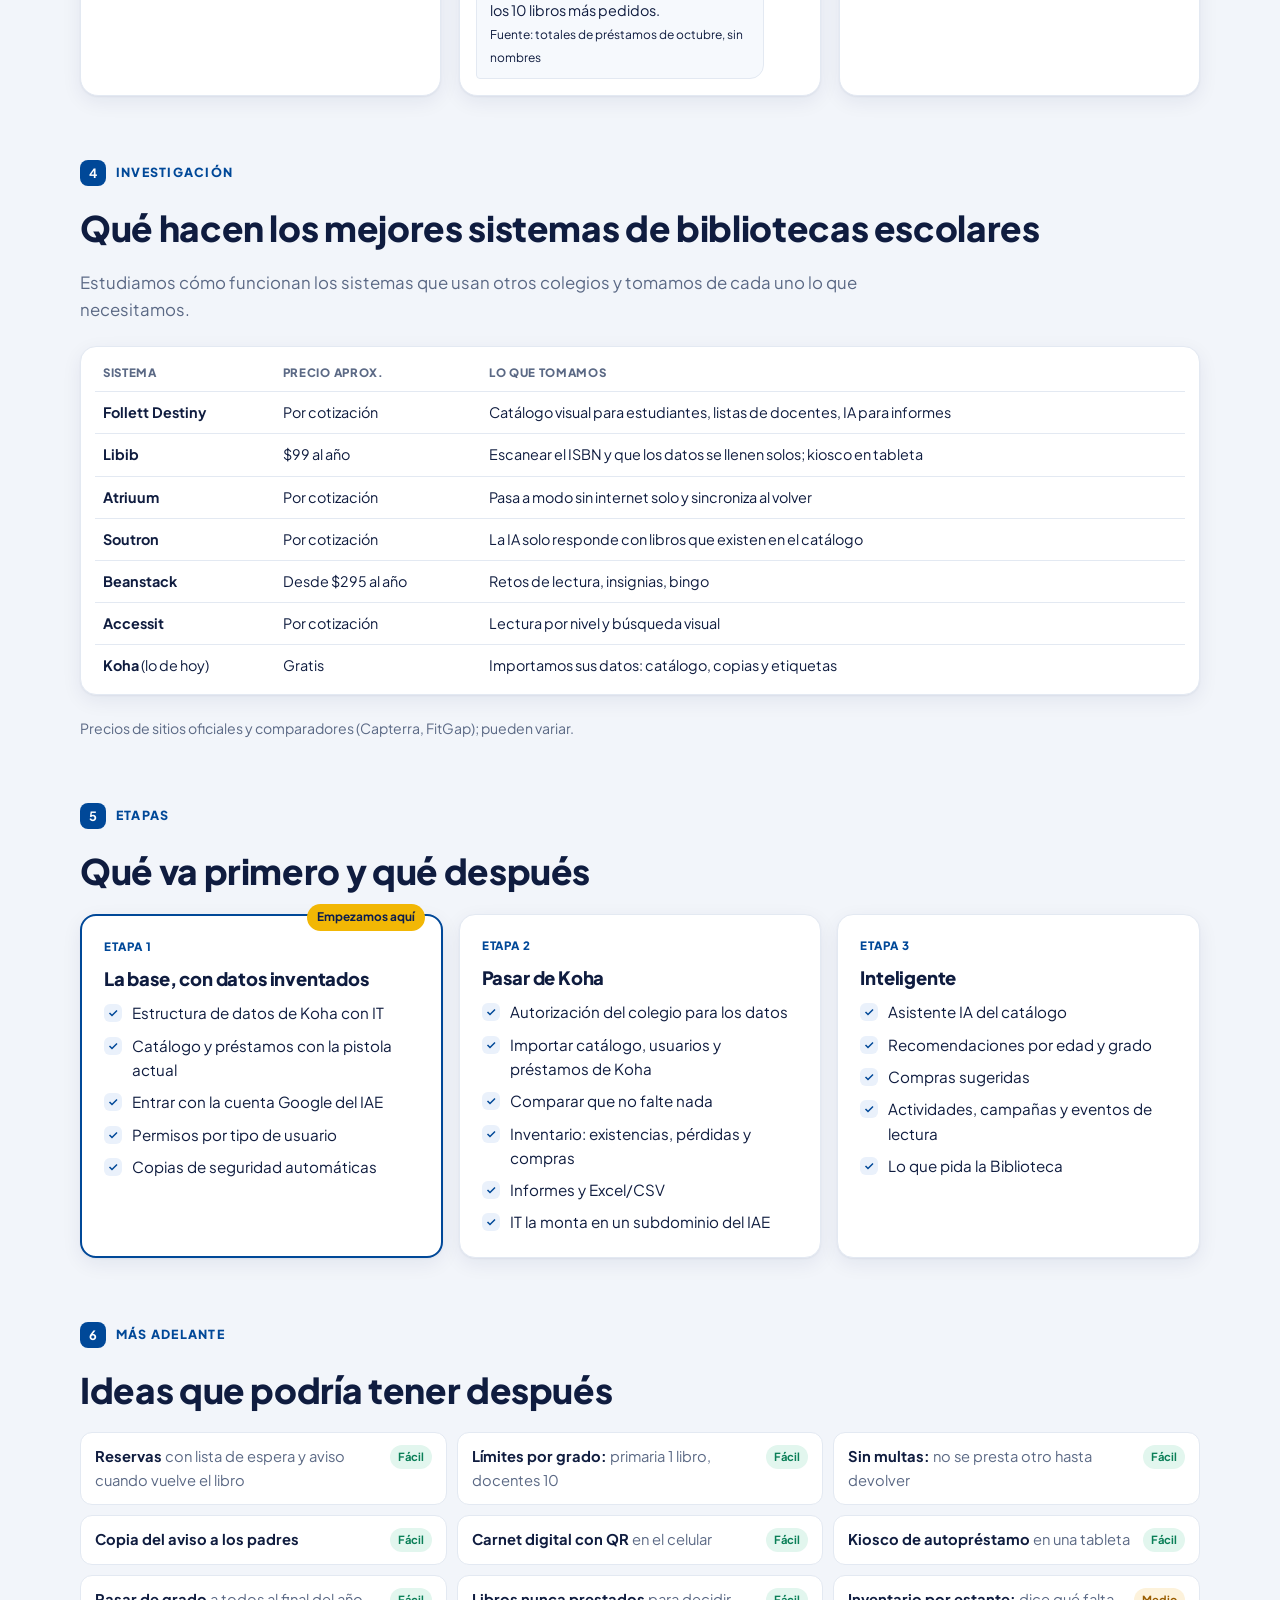
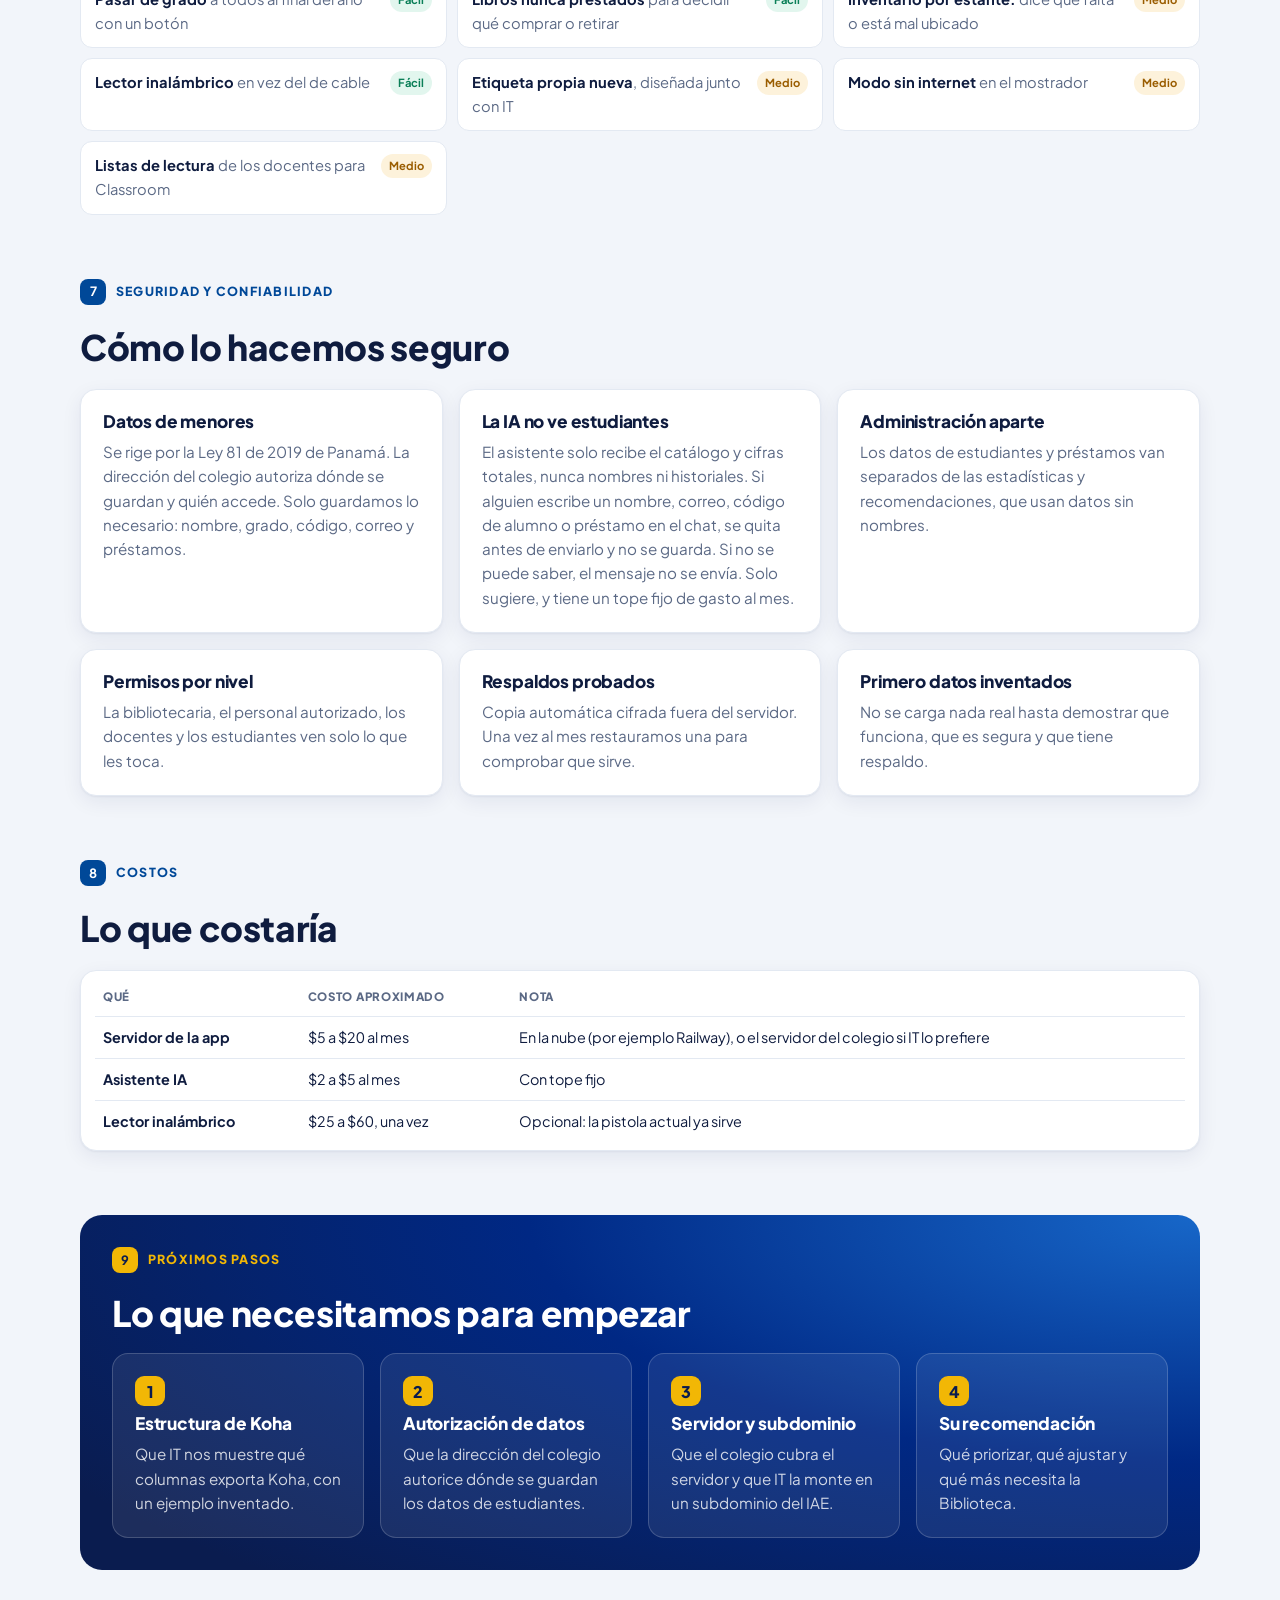
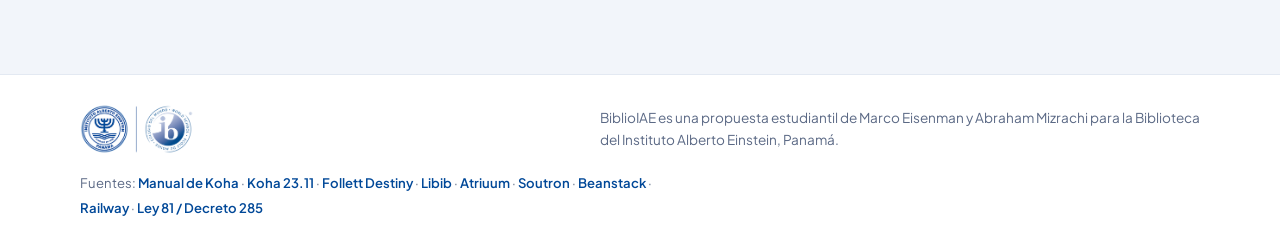
==== commit 262aec78: "[Claude] Propuesta: si el filtro duda, el mensaje no se envía a la IA Co-Authored-By: Claude Opus 5." ====
--- a/boceto/index.html
+++ b/boceto/index.html
@@ -232,7 +232,7 @@
     <h2>Cómo lo hacemos seguro</h2>
     <div class="grid g3">
       <div class="card"><h3>Datos de menores</h3><p>Se rige por la Ley 81 de 2019 de Panamá. La dirección del colegio autoriza dónde se guardan y quién accede. Solo guardamos lo necesario: nombre, grado, código, correo y préstamos.</p></div>
-      <div class="card"><h3>La IA no ve estudiantes</h3><p>El asistente solo recibe el catálogo y cifras totales, nunca nombres ni historiales. Si alguien escribe un nombre, correo, código de alumno o préstamo en el chat, se quita antes de enviarlo y no se guarda. Solo sugiere, y tiene un tope fijo de gasto al mes.</p></div>
+      <div class="card"><h3>La IA no ve estudiantes</h3><p>El asistente solo recibe el catálogo y cifras totales, nunca nombres ni historiales. Si alguien escribe un nombre, correo, código de alumno o préstamo en el chat, se quita antes de enviarlo y no se guarda. Si no se puede saber, el mensaje no se envía. Solo sugiere, y tiene un tope fijo de gasto al mes.</p></div>
       <div class="card"><h3>Administración aparte</h3><p>Los datos de estudiantes y préstamos van separados de las estadísticas y recomendaciones, que usan datos sin nombres.</p></div>
       <div class="card"><h3>Permisos por nivel</h3><p>La bibliotecaria, el personal autorizado, los docentes y los estudiantes ven solo lo que les toca.</p></div>
       <div class="card"><h3>Respaldos probados</h3><p>Copia automática cifrada fuera del servidor. Una vez al mes restauramos una para comprobar que sirve.</p></div>
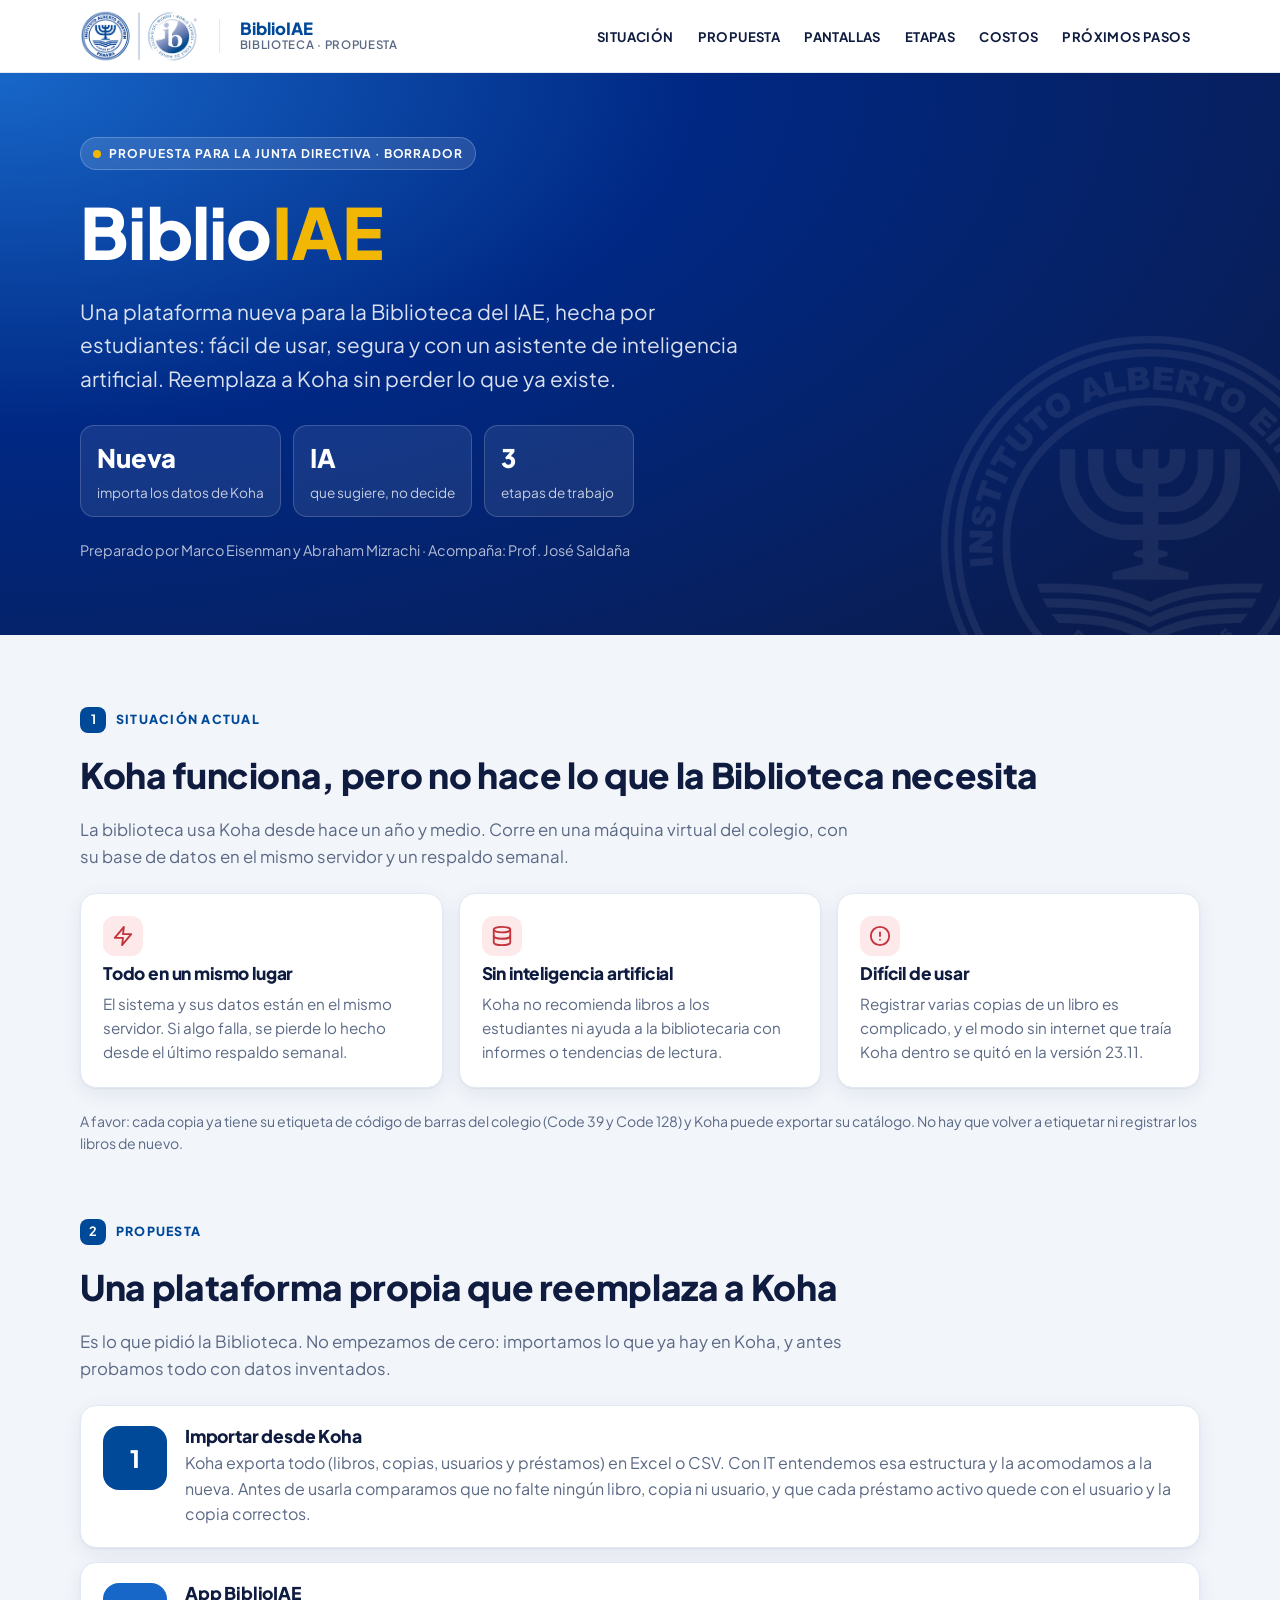
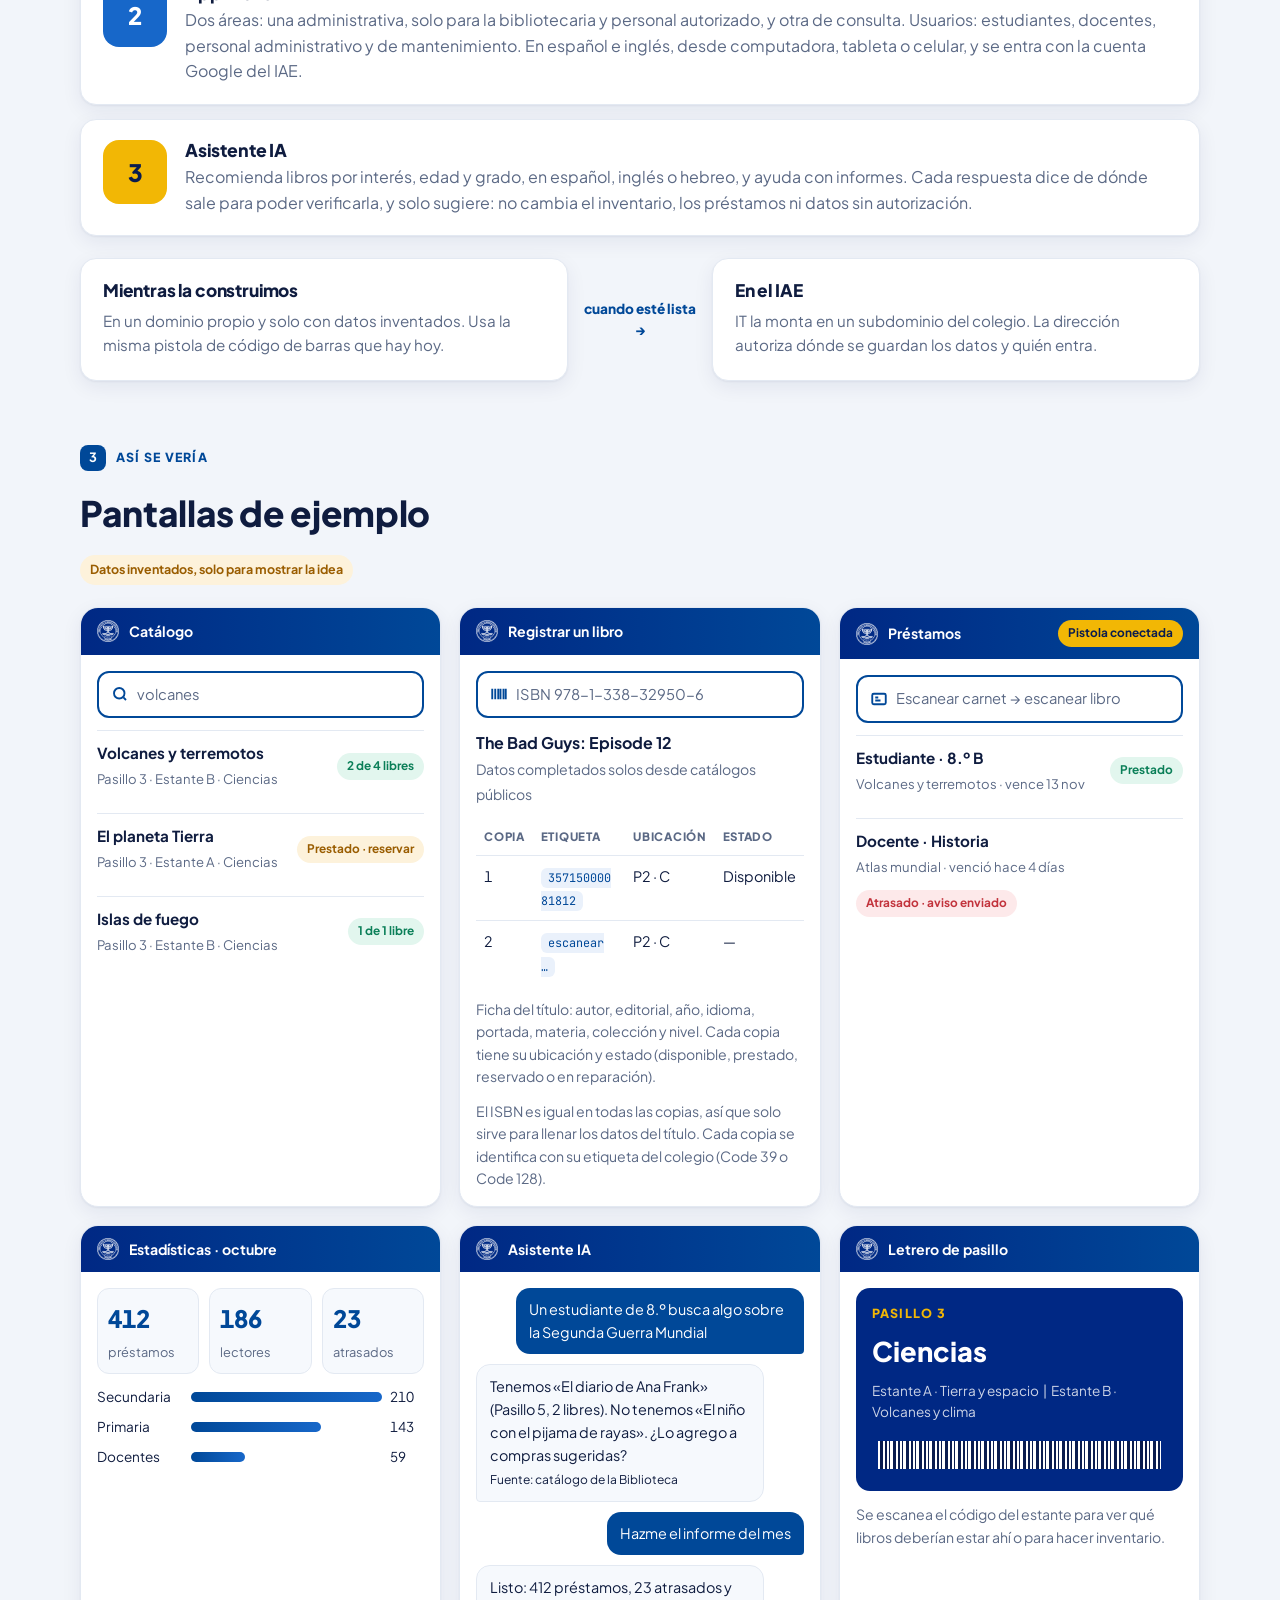
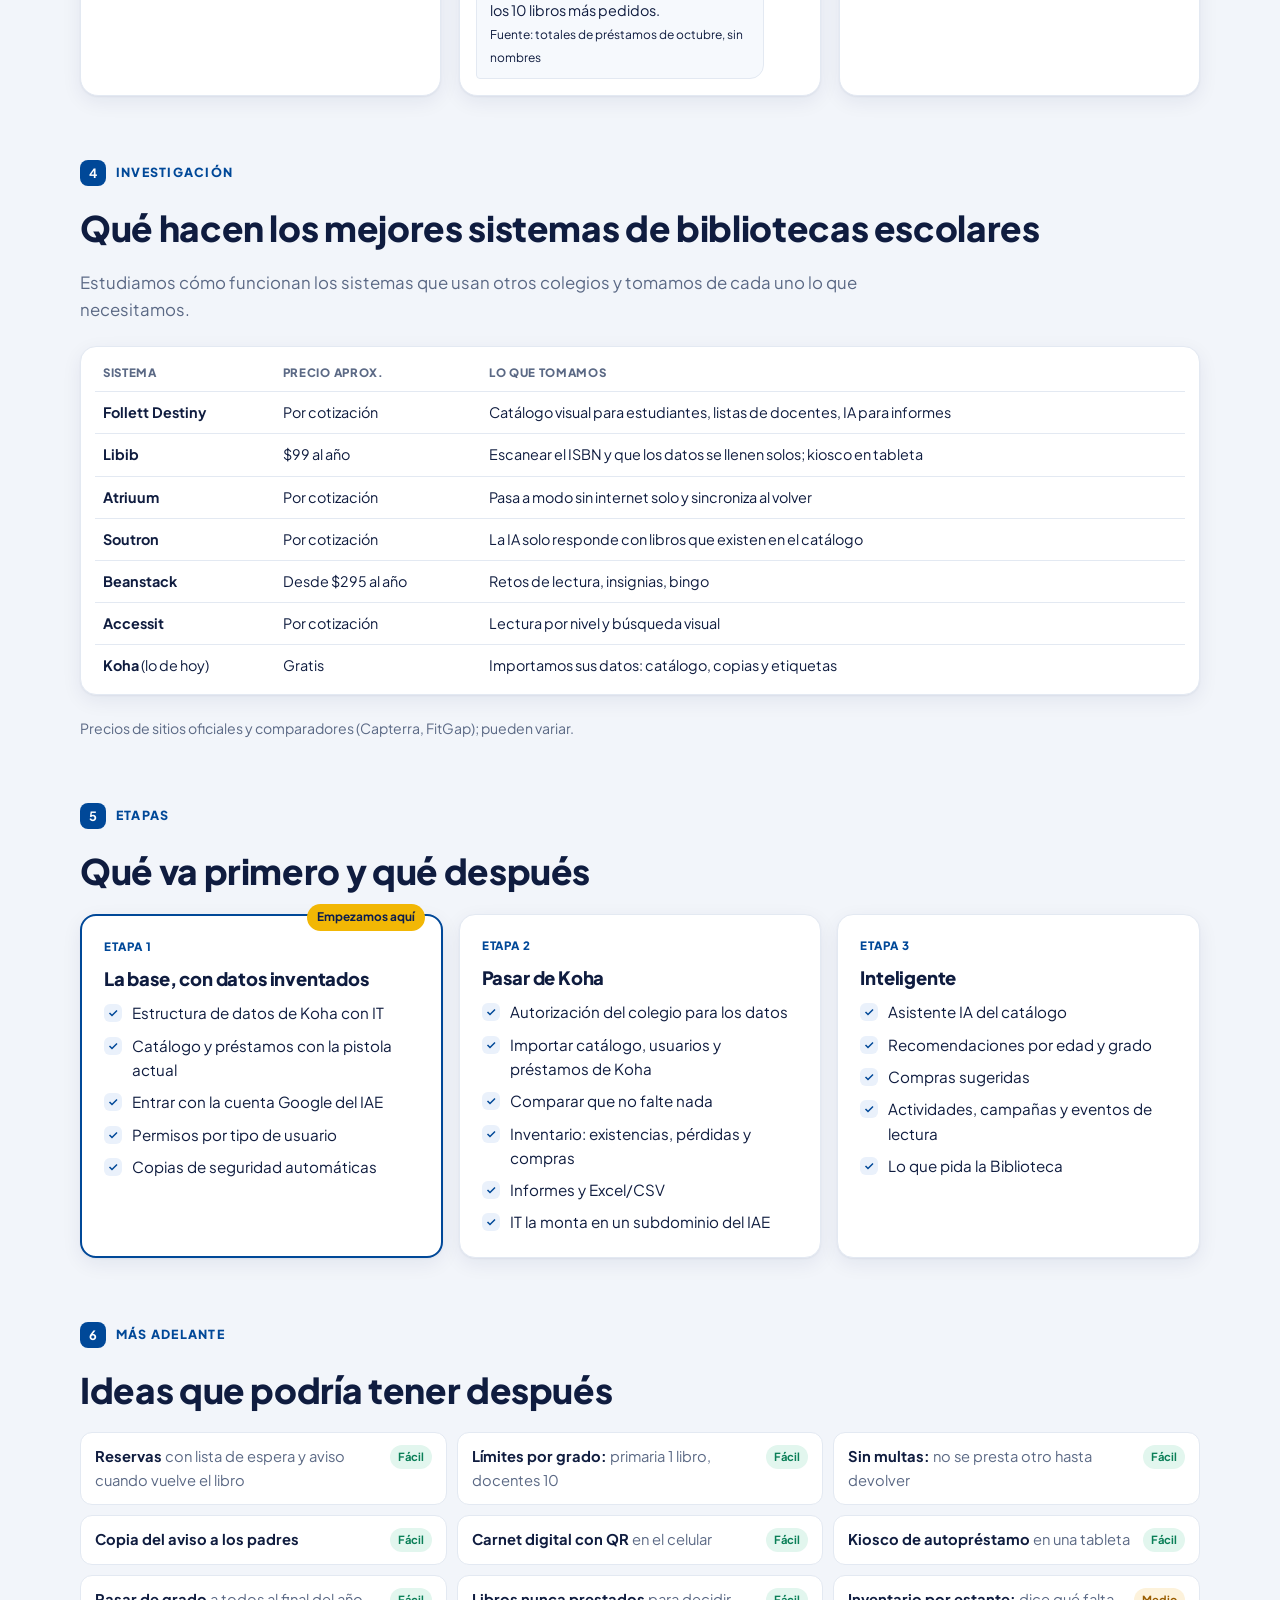
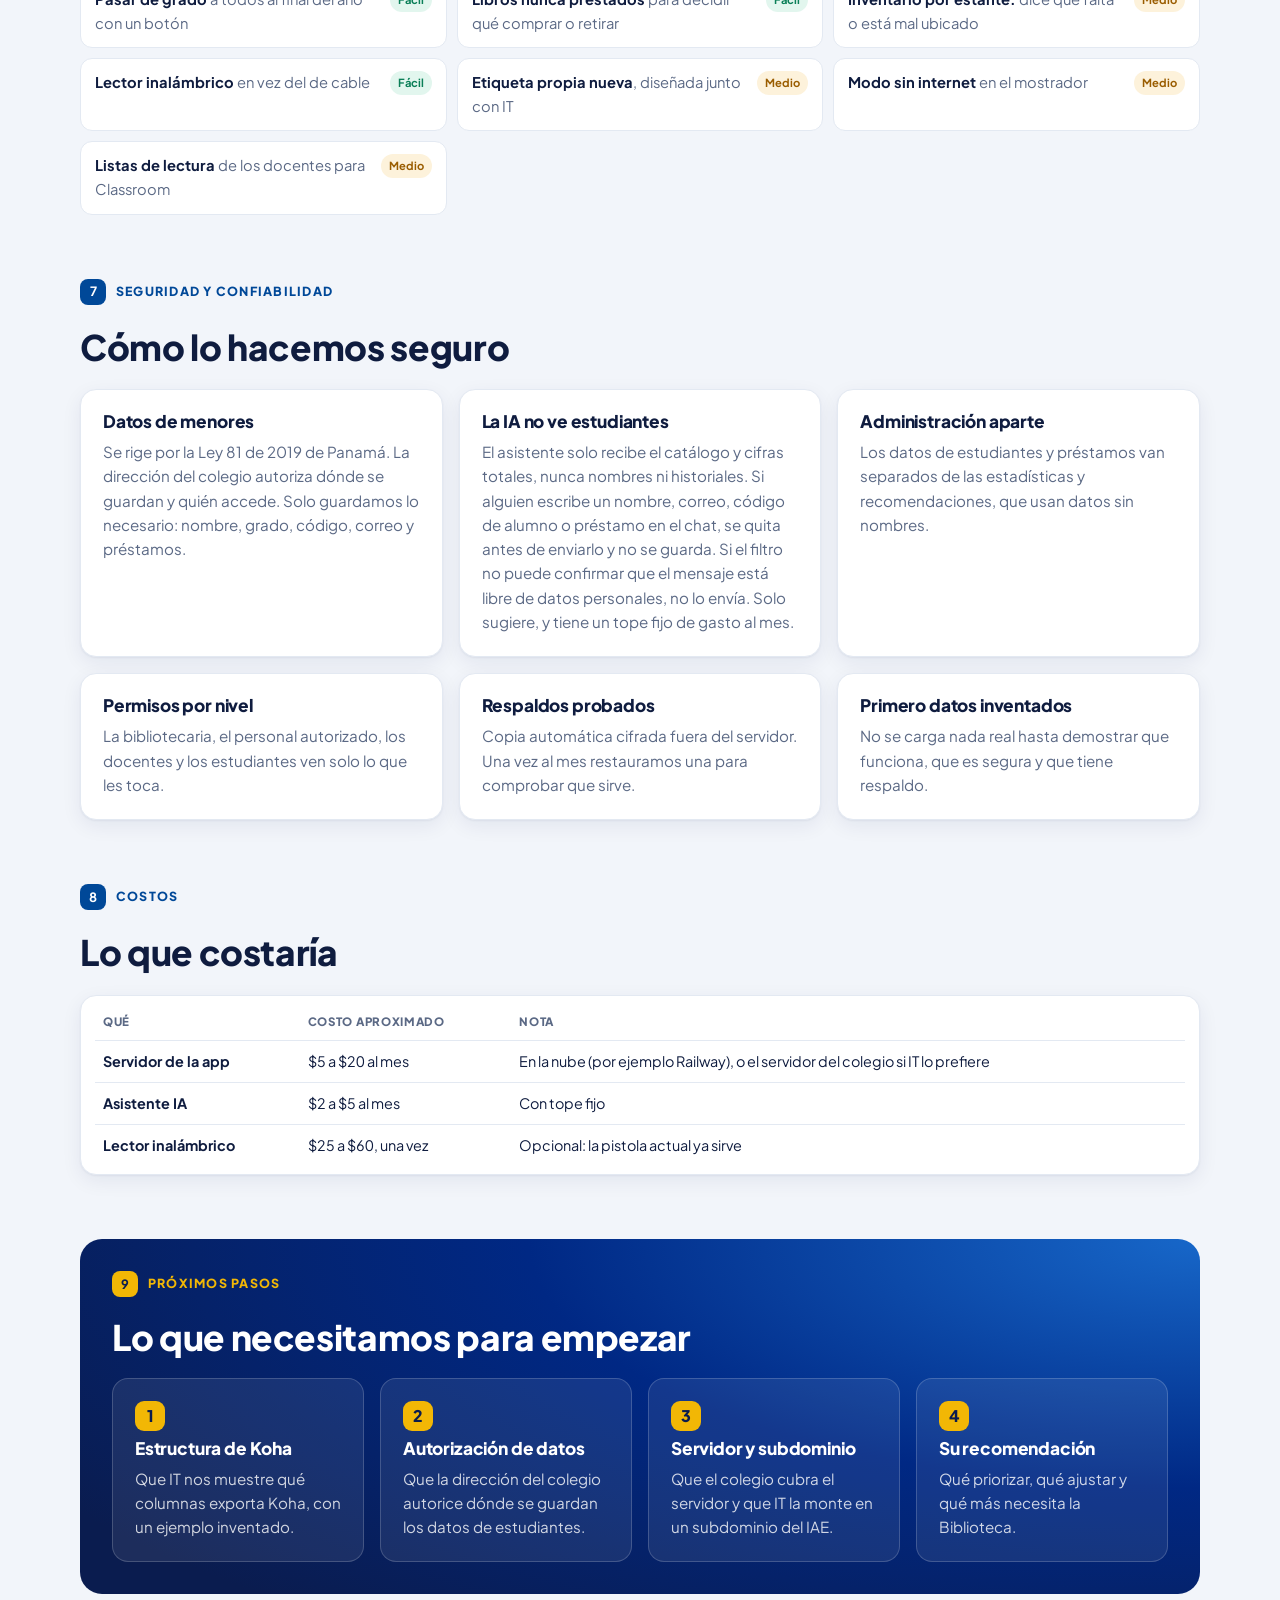
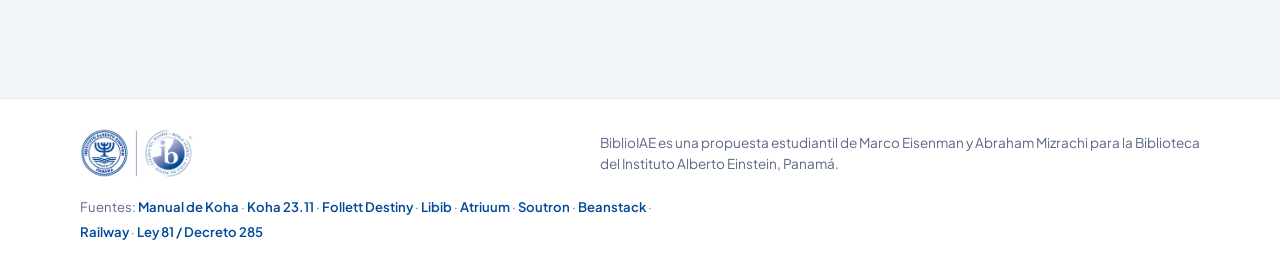
==== commit 46177711: "[Claude] Propuesta: redacción precisa del filtro de la IA Co-Authored-By: Claude Opus 5.5 <noreply@a" ====
--- a/boceto/index.html
+++ b/boceto/index.html
@@ -232,7 +232,7 @@
     <h2>Cómo lo hacemos seguro</h2>
     <div class="grid g3">
       <div class="card"><h3>Datos de menores</h3><p>Se rige por la Ley 81 de 2019 de Panamá. La dirección del colegio autoriza dónde se guardan y quién accede. Solo guardamos lo necesario: nombre, grado, código, correo y préstamos.</p></div>
-      <div class="card"><h3>La IA no ve estudiantes</h3><p>El asistente solo recibe el catálogo y cifras totales, nunca nombres ni historiales. Si alguien escribe un nombre, correo, código de alumno o préstamo en el chat, se quita antes de enviarlo y no se guarda. Si no se puede saber, el mensaje no se envía. Solo sugiere, y tiene un tope fijo de gasto al mes.</p></div>
+      <div class="card"><h3>La IA no ve estudiantes</h3><p>El asistente solo recibe el catálogo y cifras totales, nunca nombres ni historiales. Si alguien escribe un nombre, correo, código de alumno o préstamo en el chat, se quita antes de enviarlo y no se guarda. Si el filtro no puede confirmar que el mensaje está libre de datos personales, no lo envía. Solo sugiere, y tiene un tope fijo de gasto al mes.</p></div>
       <div class="card"><h3>Administración aparte</h3><p>Los datos de estudiantes y préstamos van separados de las estadísticas y recomendaciones, que usan datos sin nombres.</p></div>
       <div class="card"><h3>Permisos por nivel</h3><p>La bibliotecaria, el personal autorizado, los docentes y los estudiantes ven solo lo que les toca.</p></div>
       <div class="card"><h3>Respaldos probados</h3><p>Copia automática cifrada fuera del servidor. Una vez al mes restauramos una para comprobar que sirve.</p></div>
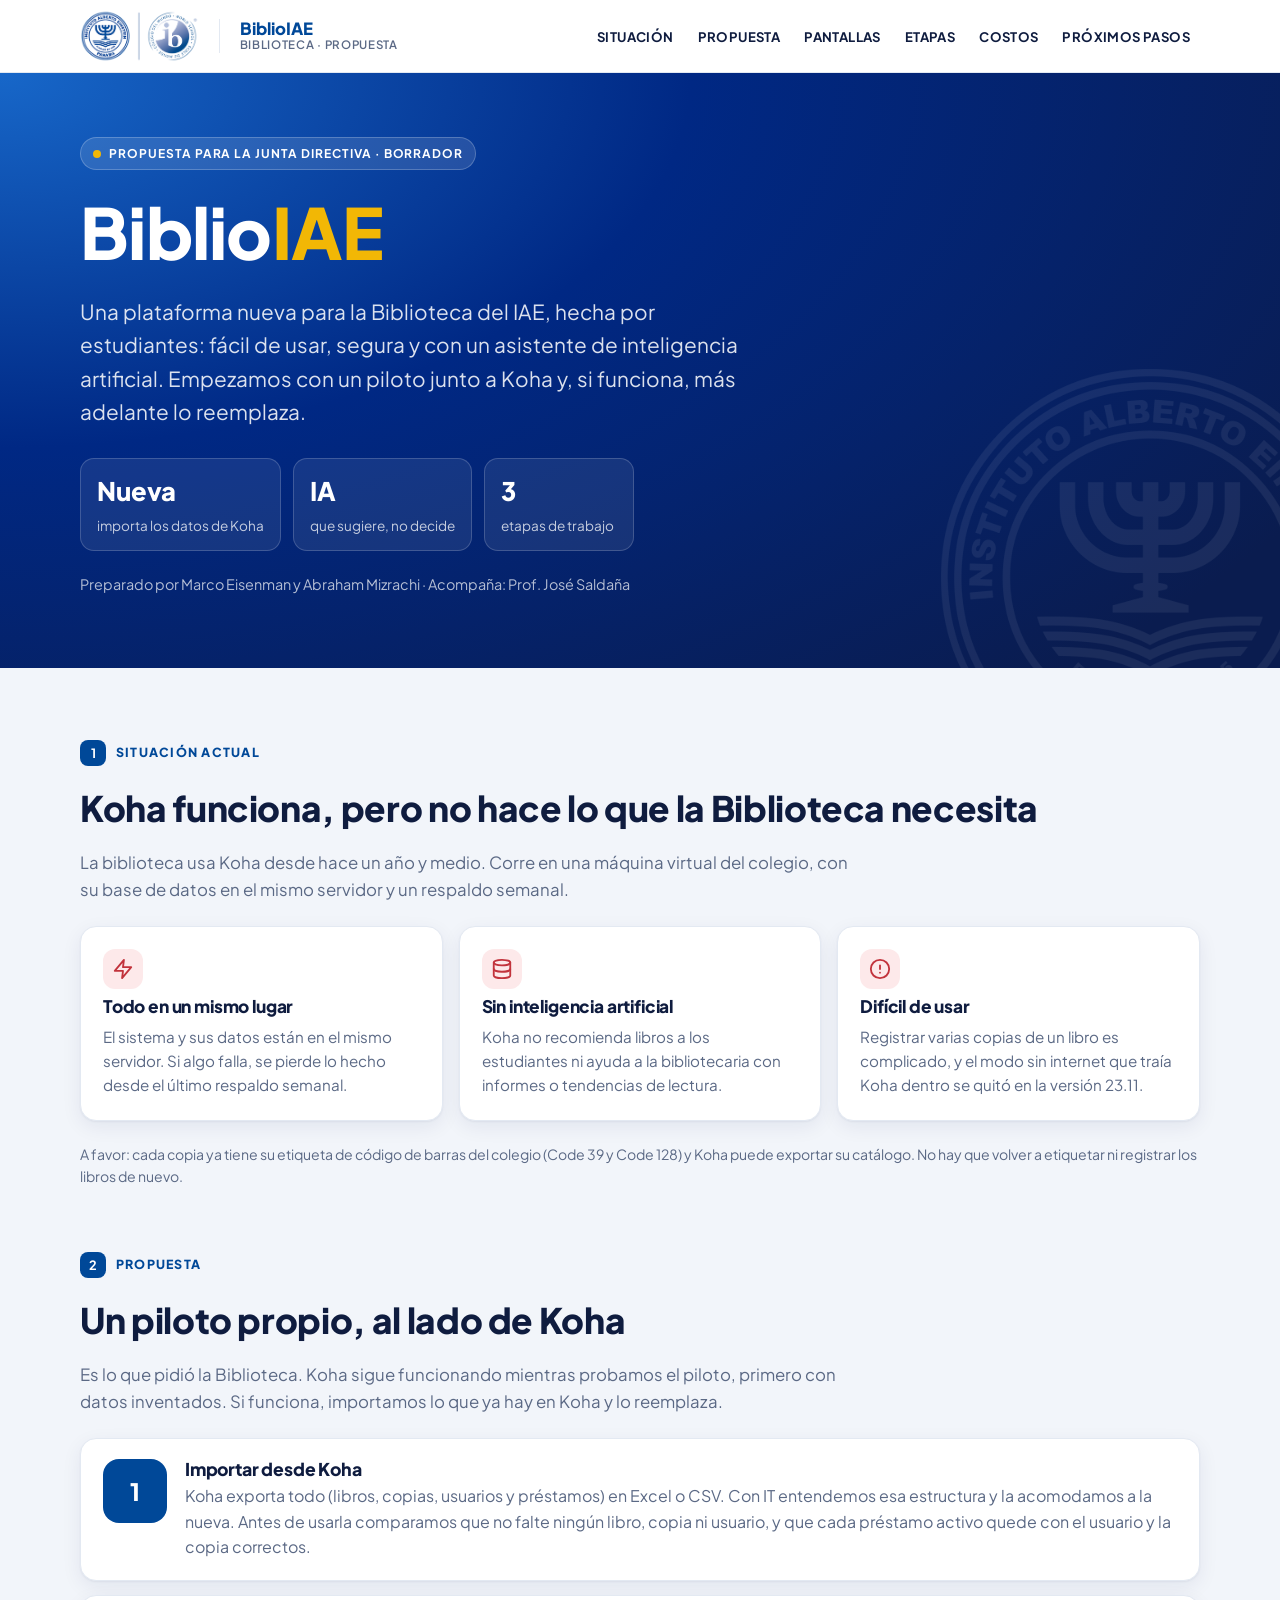
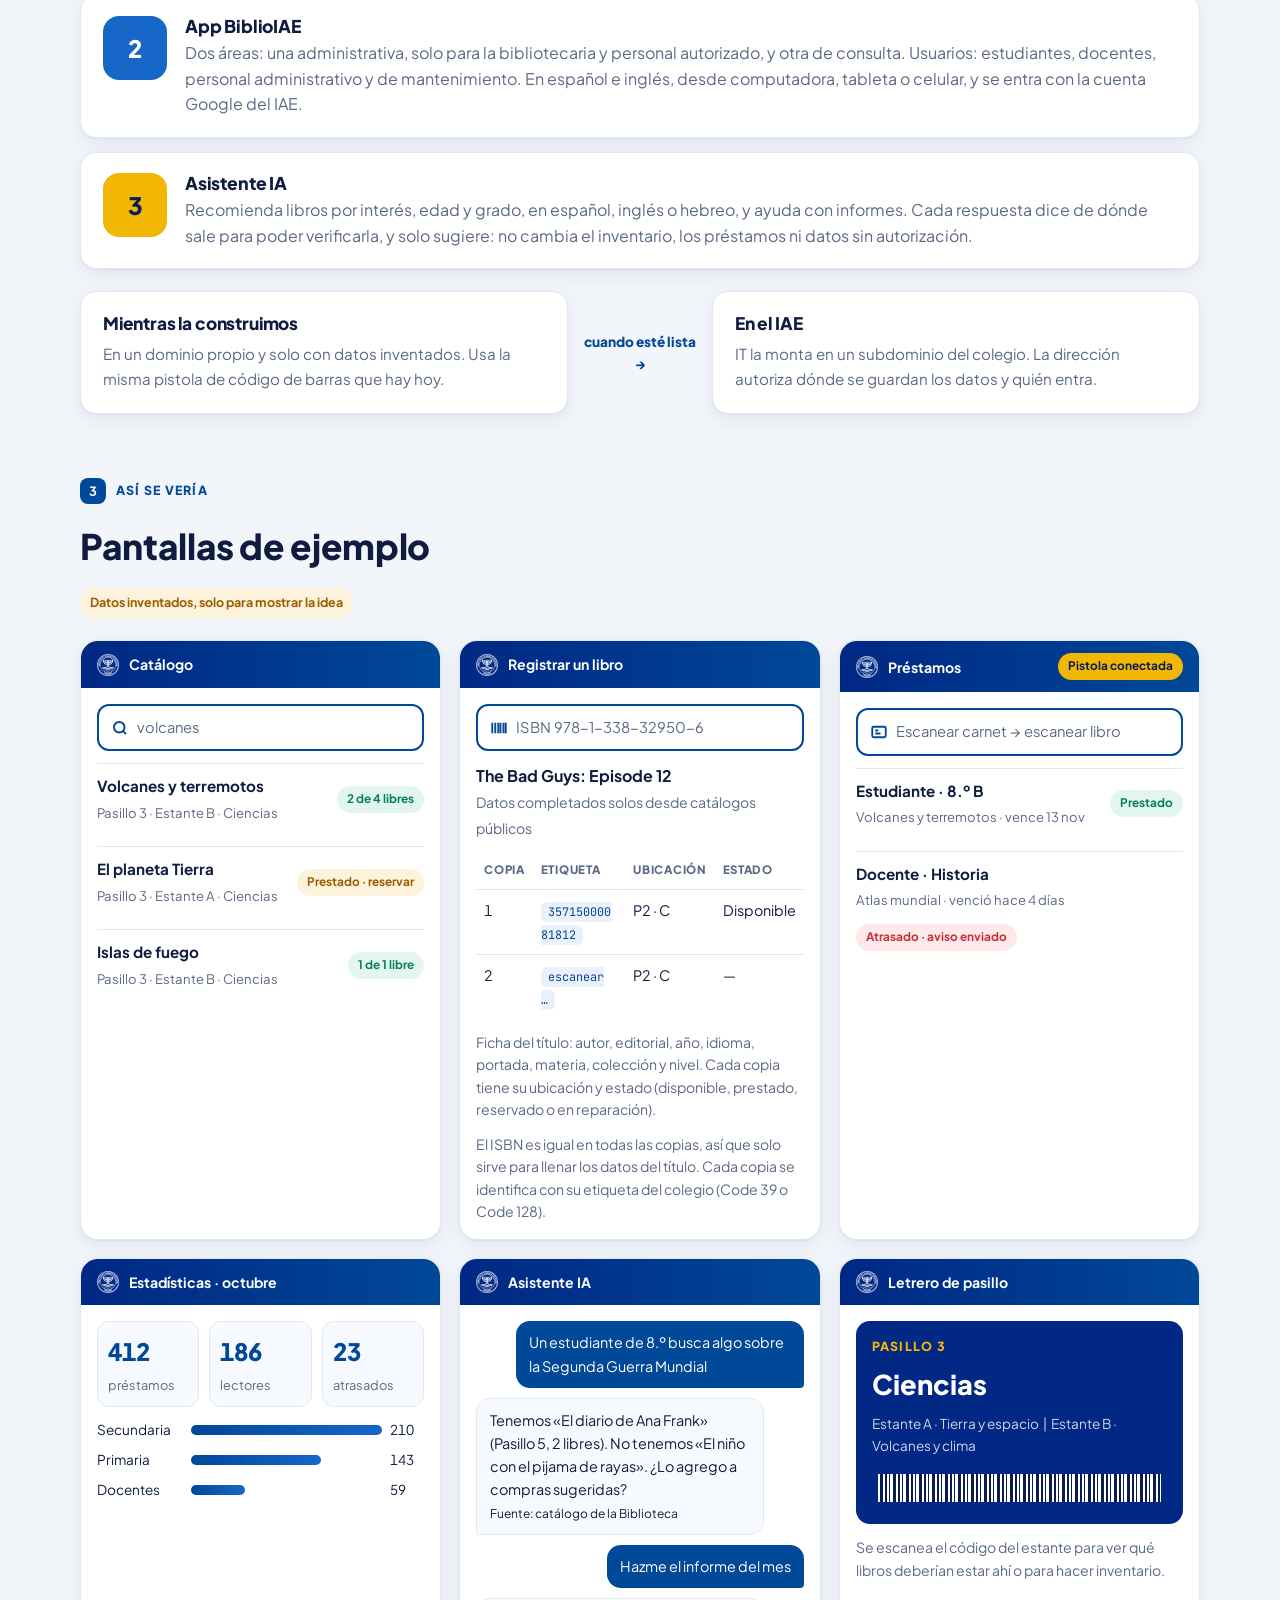
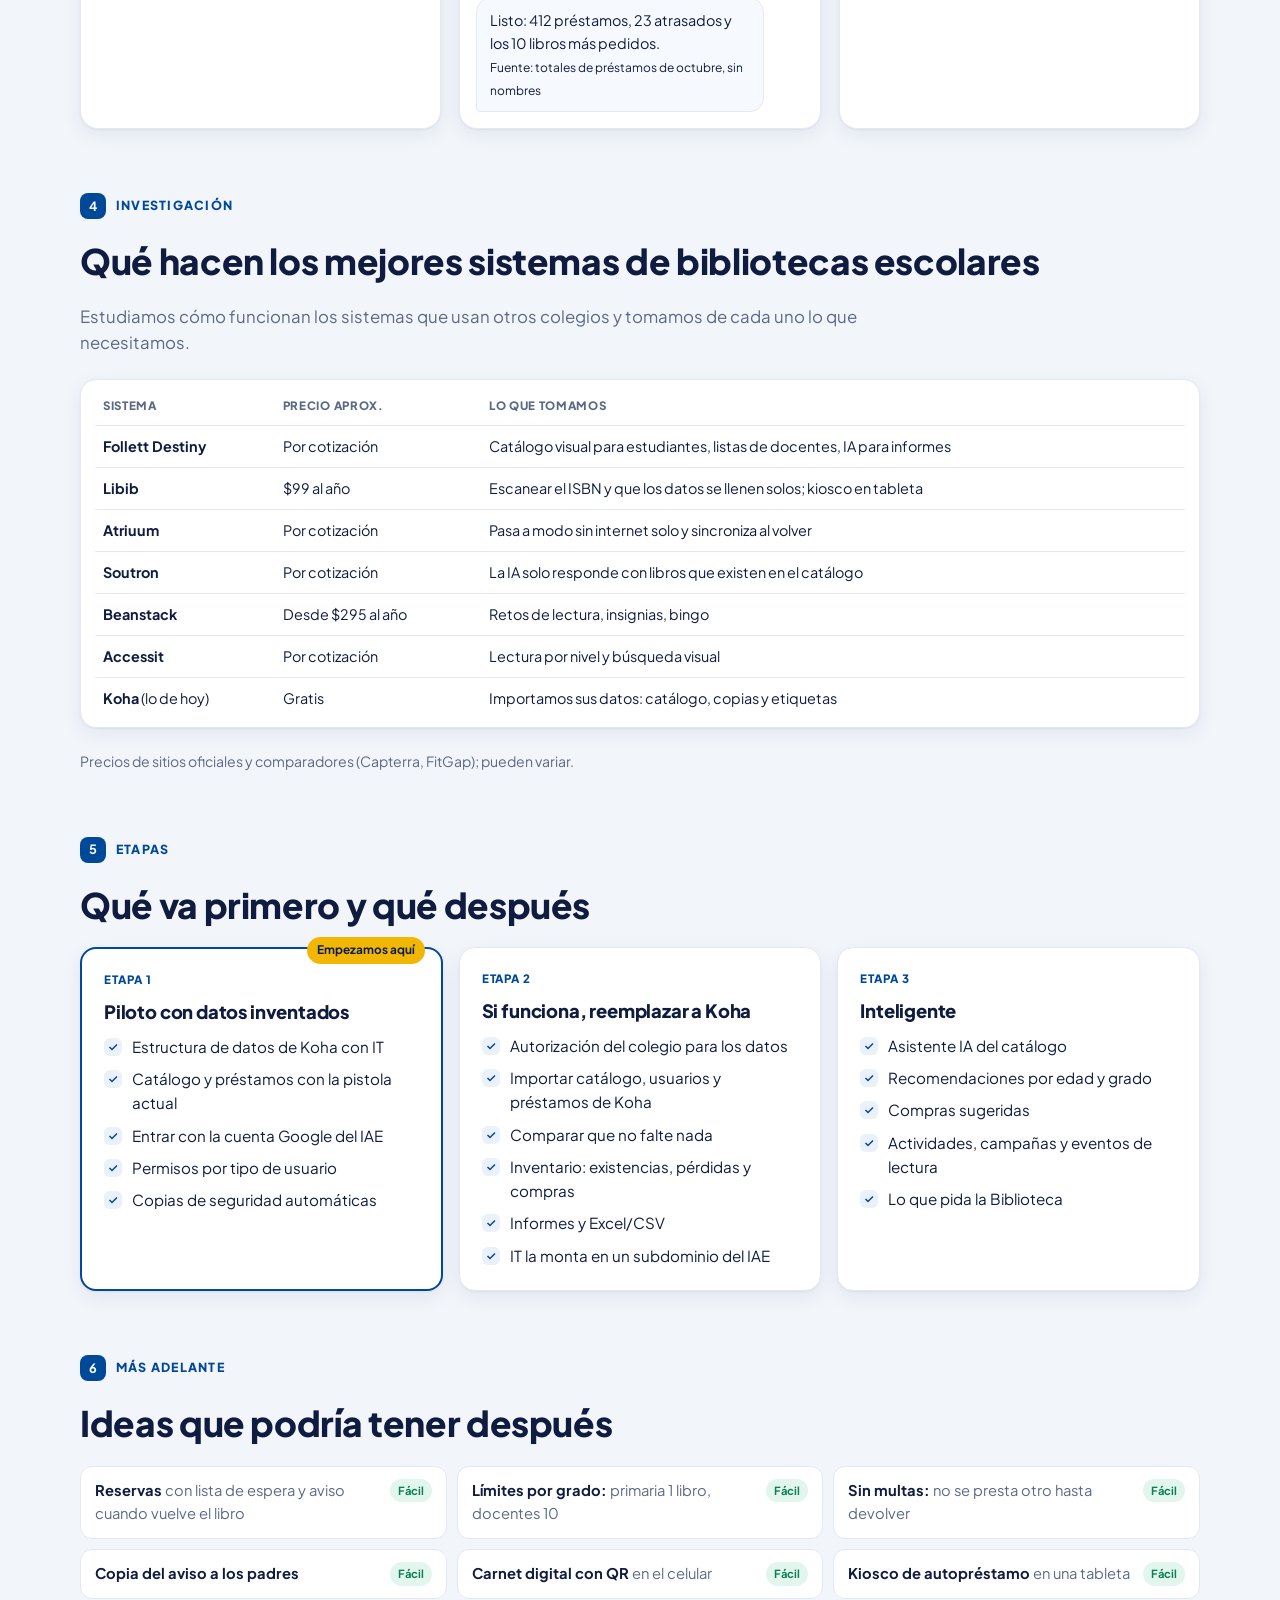
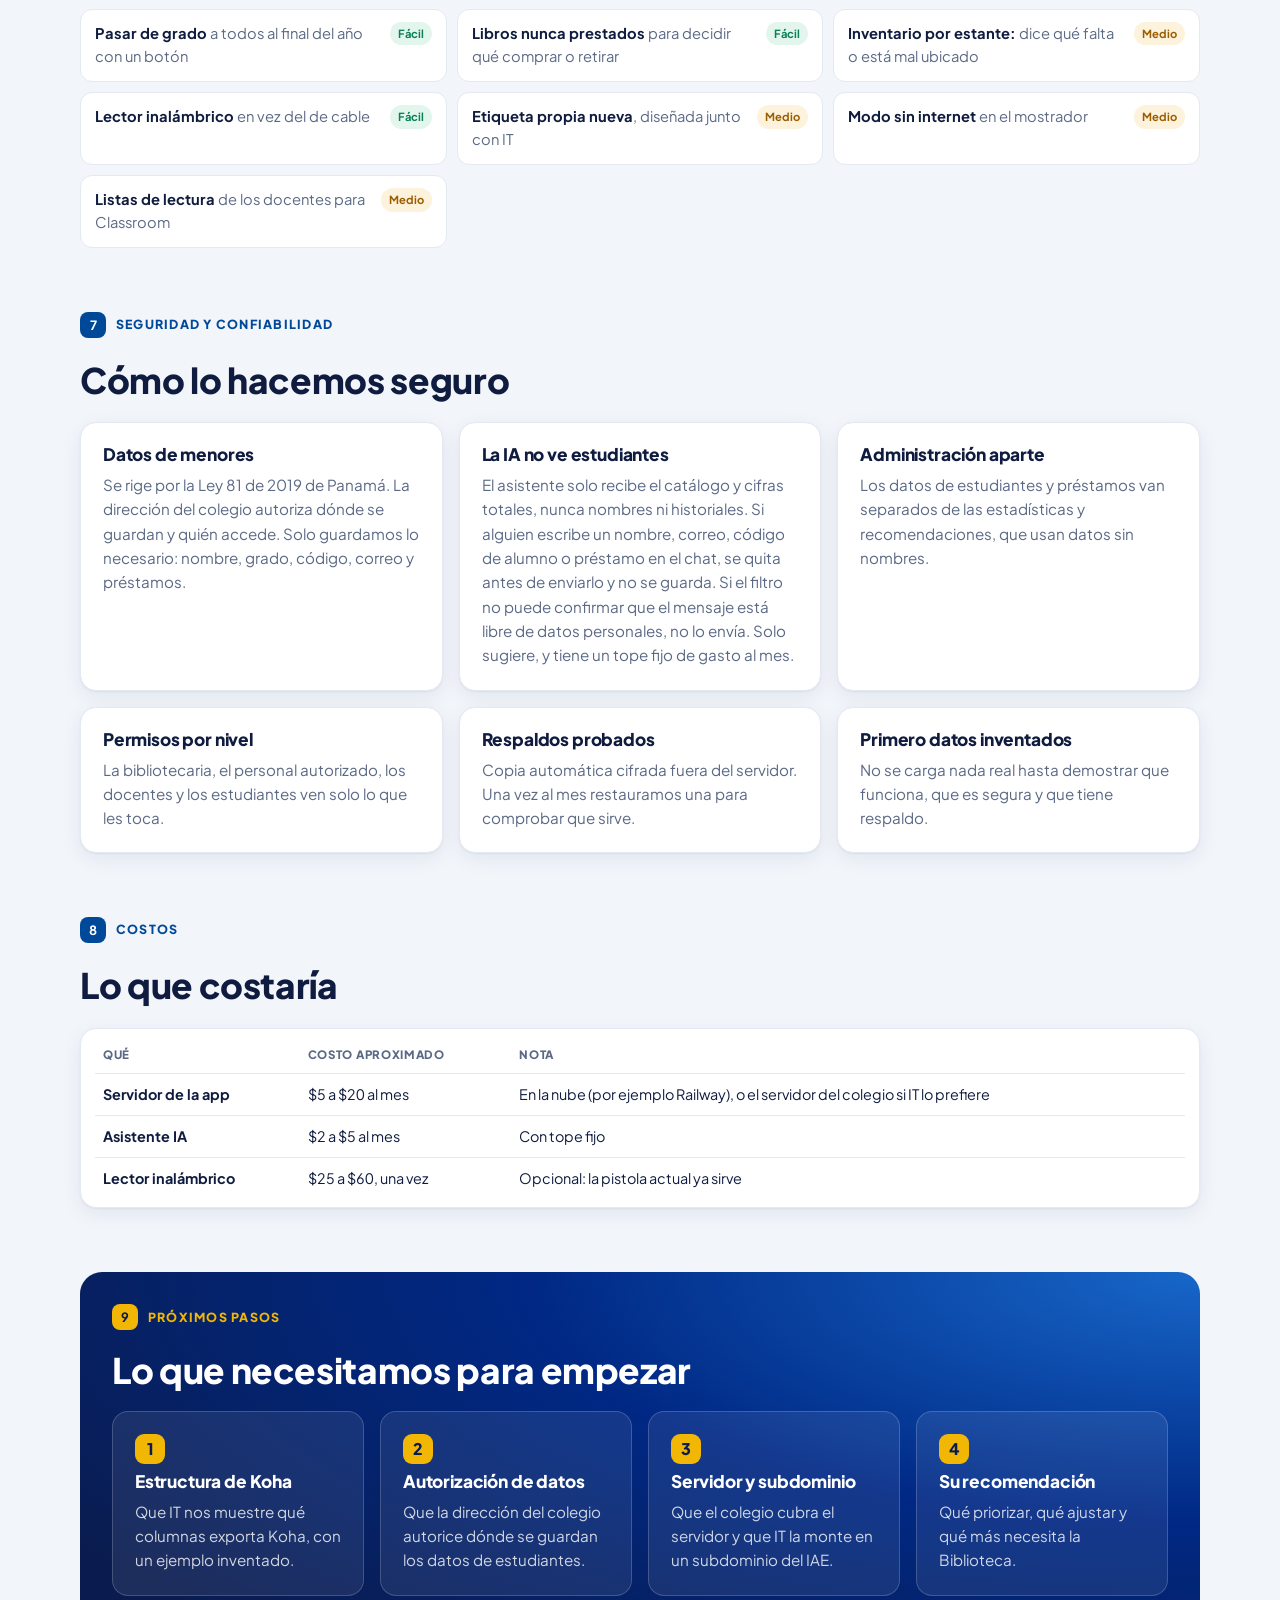
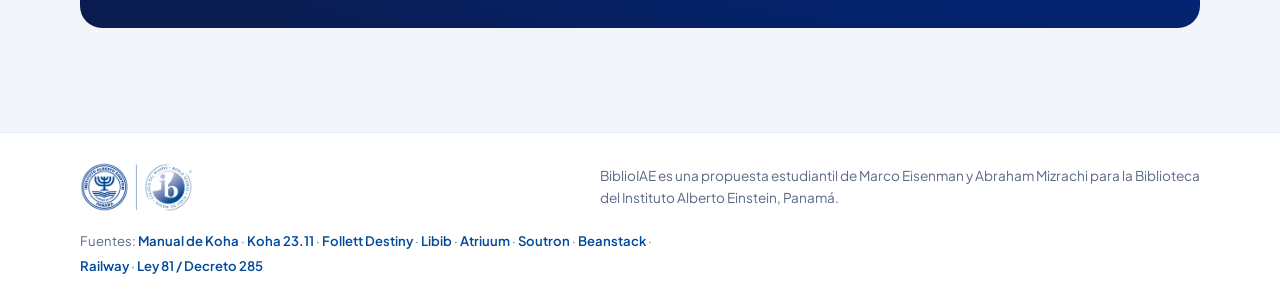
==== commit 81b8156e: "[Claude] Propuesta y speech: primero un piloto al lado de Koha; reemplazarlo solo si funciona Co-Aut" ====
--- a/boceto/index.html
+++ b/boceto/index.html
@@ -33,7 +33,7 @@
   <div class="in-w">
     <span class="chip"><i></i>Propuesta para la Junta Directiva · Borrador</span>
     <h1>Biblio<span>IAE</span></h1>
-    <p class="lead">Una plataforma nueva para la Biblioteca del IAE, hecha por estudiantes: fácil de usar, segura y con un asistente de inteligencia artificial. Reemplaza a Koha sin perder lo que ya existe.</p>
+    <p class="lead">Una plataforma nueva para la Biblioteca del IAE, hecha por estudiantes: fácil de usar, segura y con un asistente de inteligencia artificial. Empezamos con un piloto junto a Koha y, si funciona, más adelante lo reemplaza.</p>
     <div class="facts">
       <div class="fact"><b>Nueva</b><span>importa los datos de Koha</span></div>
       <div class="fact"><b>IA</b><span>que sugiere, no decide</span></div>
@@ -74,8 +74,8 @@
 <section class="sec gut" id="propuesta">
   <div class="in-w">
     <span class="kicker"><b>2</b>Propuesta</span>
-    <h2>Una plataforma propia que reemplaza a Koha</h2>
-    <p class="sub">Es lo que pidió la Biblioteca. No empezamos de cero: importamos lo que ya hay en Koha, y antes probamos todo con datos inventados.</p>
+    <h2>Un piloto propio, al lado de Koha</h2>
+    <p class="sub">Es lo que pidió la Biblioteca. Koha sigue funcionando mientras probamos el piloto, primero con datos inventados. Si funciona, importamos lo que ya hay en Koha y lo reemplaza.</p>
     <div class="layers">
       <div class="layer"><div class="n">1</div><div><h3>Importar desde Koha</h3><p>Koha exporta todo (libros, copias, usuarios y préstamos) en Excel o CSV. Con IT entendemos esa estructura y la acomodamos a la nueva. Antes de usarla comparamos que no falte ningún libro, copia ni usuario, y que cada préstamo activo quede con el usuario y la copia correctos.</p></div></div>
       <div class="layer"><div class="n">2</div><div><h3>App BiblioIAE</h3><p>Dos áreas: una administrativa, solo para la bibliotecaria y personal autorizado, y otra de consulta. Usuarios: estudiantes, docentes, personal administrativo y de mantenimiento. En español e inglés, desde computadora, tableta o celular, y se entra con la cuenta Google del IAE.</p></div></div>
@@ -197,8 +197,8 @@
     <span class="kicker"><b>5</b>Etapas</span>
     <h2>Qué va primero y qué después</h2>
     <div class="phases">
-      <div class="phase now"><span class="pill g now-b">Empezamos aquí</span><span class="tag">Etapa 1</span><h3>La base, con datos inventados</h3><ul><li>Estructura de datos de Koha con IT</li><li>Catálogo y préstamos con la pistola actual</li><li>Entrar con la cuenta Google del IAE</li><li>Permisos por tipo de usuario</li><li>Copias de seguridad automáticas</li></ul></div>
-      <div class="phase"><span class="tag">Etapa 2</span><h3>Pasar de Koha</h3><ul><li>Autorización del colegio para los datos</li><li>Importar catálogo, usuarios y préstamos de Koha</li><li>Comparar que no falte nada</li><li>Inventario: existencias, pérdidas y compras</li><li>Informes y Excel/CSV</li><li>IT la monta en un subdominio del IAE</li></ul></div>
+      <div class="phase now"><span class="pill g now-b">Empezamos aquí</span><span class="tag">Etapa 1</span><h3>Piloto con datos inventados</h3><ul><li>Estructura de datos de Koha con IT</li><li>Catálogo y préstamos con la pistola actual</li><li>Entrar con la cuenta Google del IAE</li><li>Permisos por tipo de usuario</li><li>Copias de seguridad automáticas</li></ul></div>
+      <div class="phase"><span class="tag">Etapa 2</span><h3>Si funciona, reemplazar a Koha</h3><ul><li>Autorización del colegio para los datos</li><li>Importar catálogo, usuarios y préstamos de Koha</li><li>Comparar que no falte nada</li><li>Inventario: existencias, pérdidas y compras</li><li>Informes y Excel/CSV</li><li>IT la monta en un subdominio del IAE</li></ul></div>
       <div class="phase"><span class="tag">Etapa 3</span><h3>Inteligente</h3><ul><li>Asistente IA del catálogo</li><li>Recomendaciones por edad y grado</li><li>Compras sugeridas</li><li>Actividades, campañas y eventos de lectura</li><li>Lo que pida la Biblioteca</li></ul></div>
     </div>
   </div>
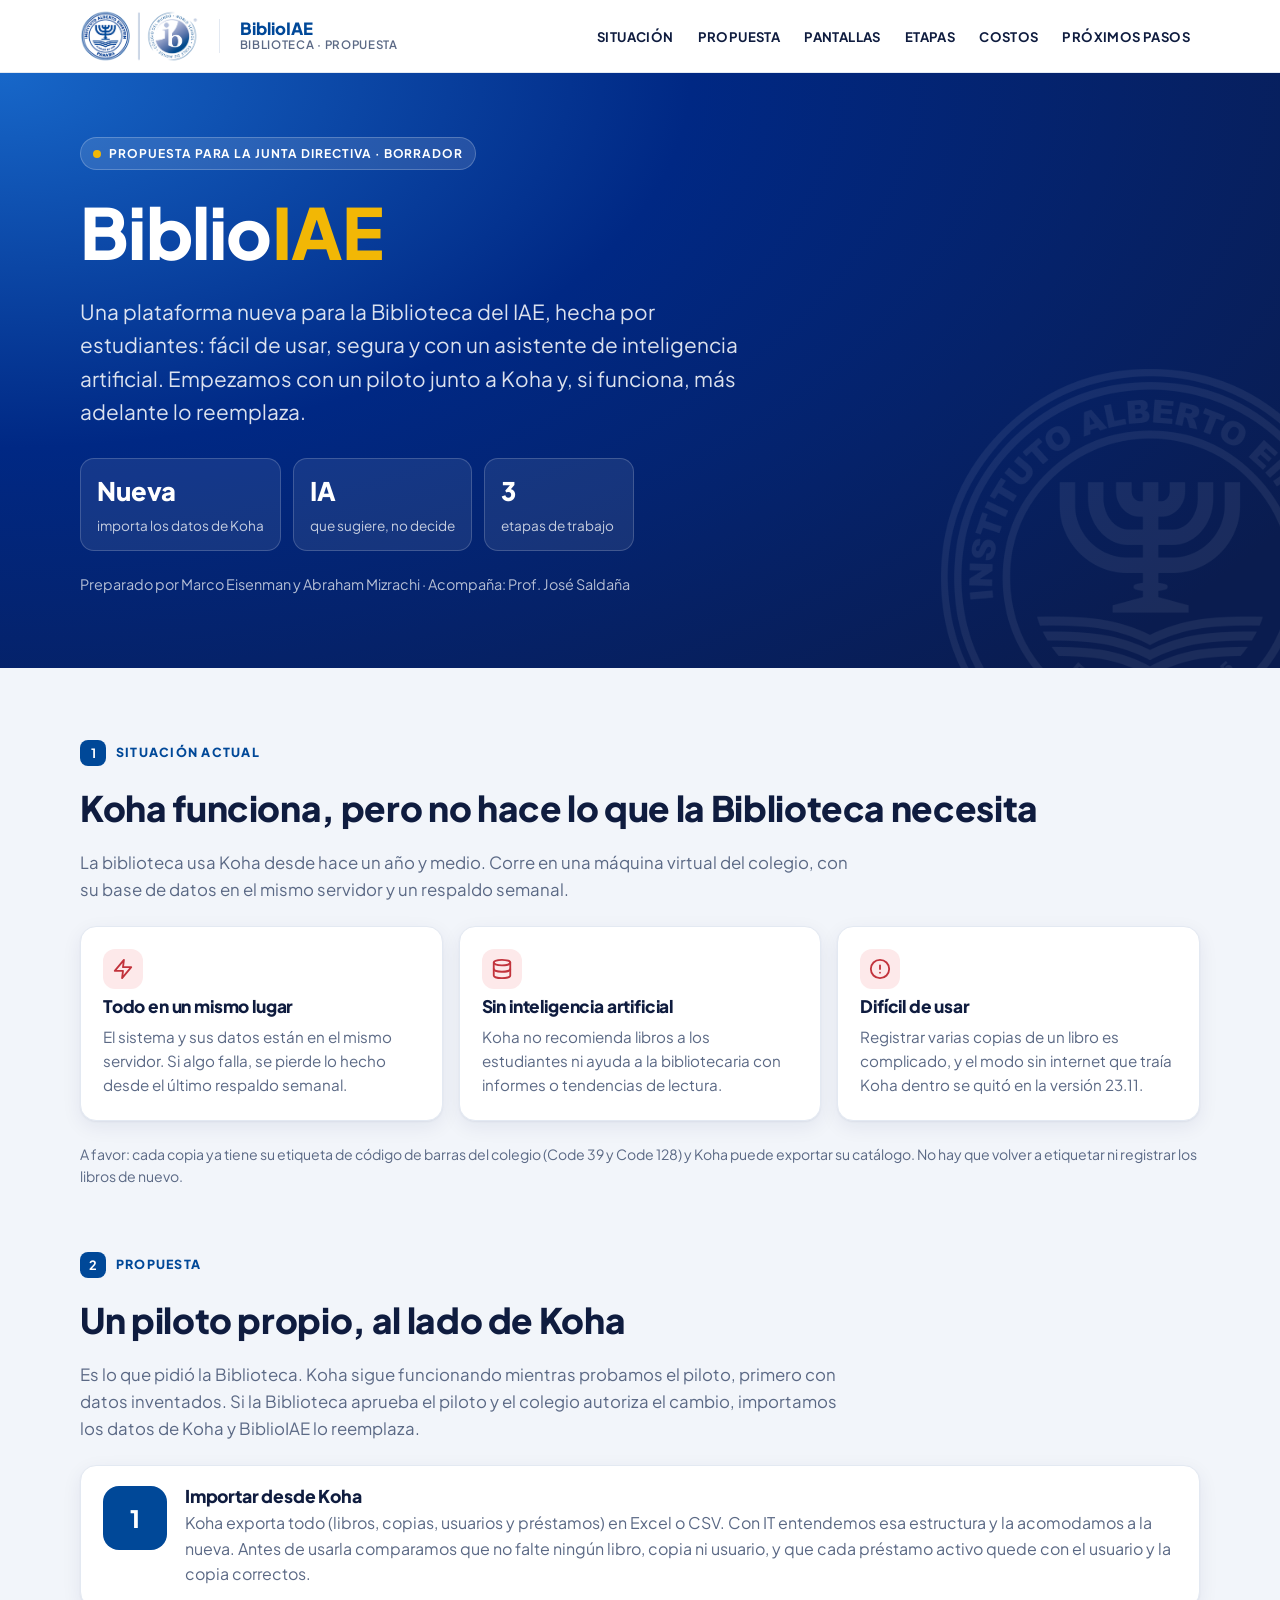
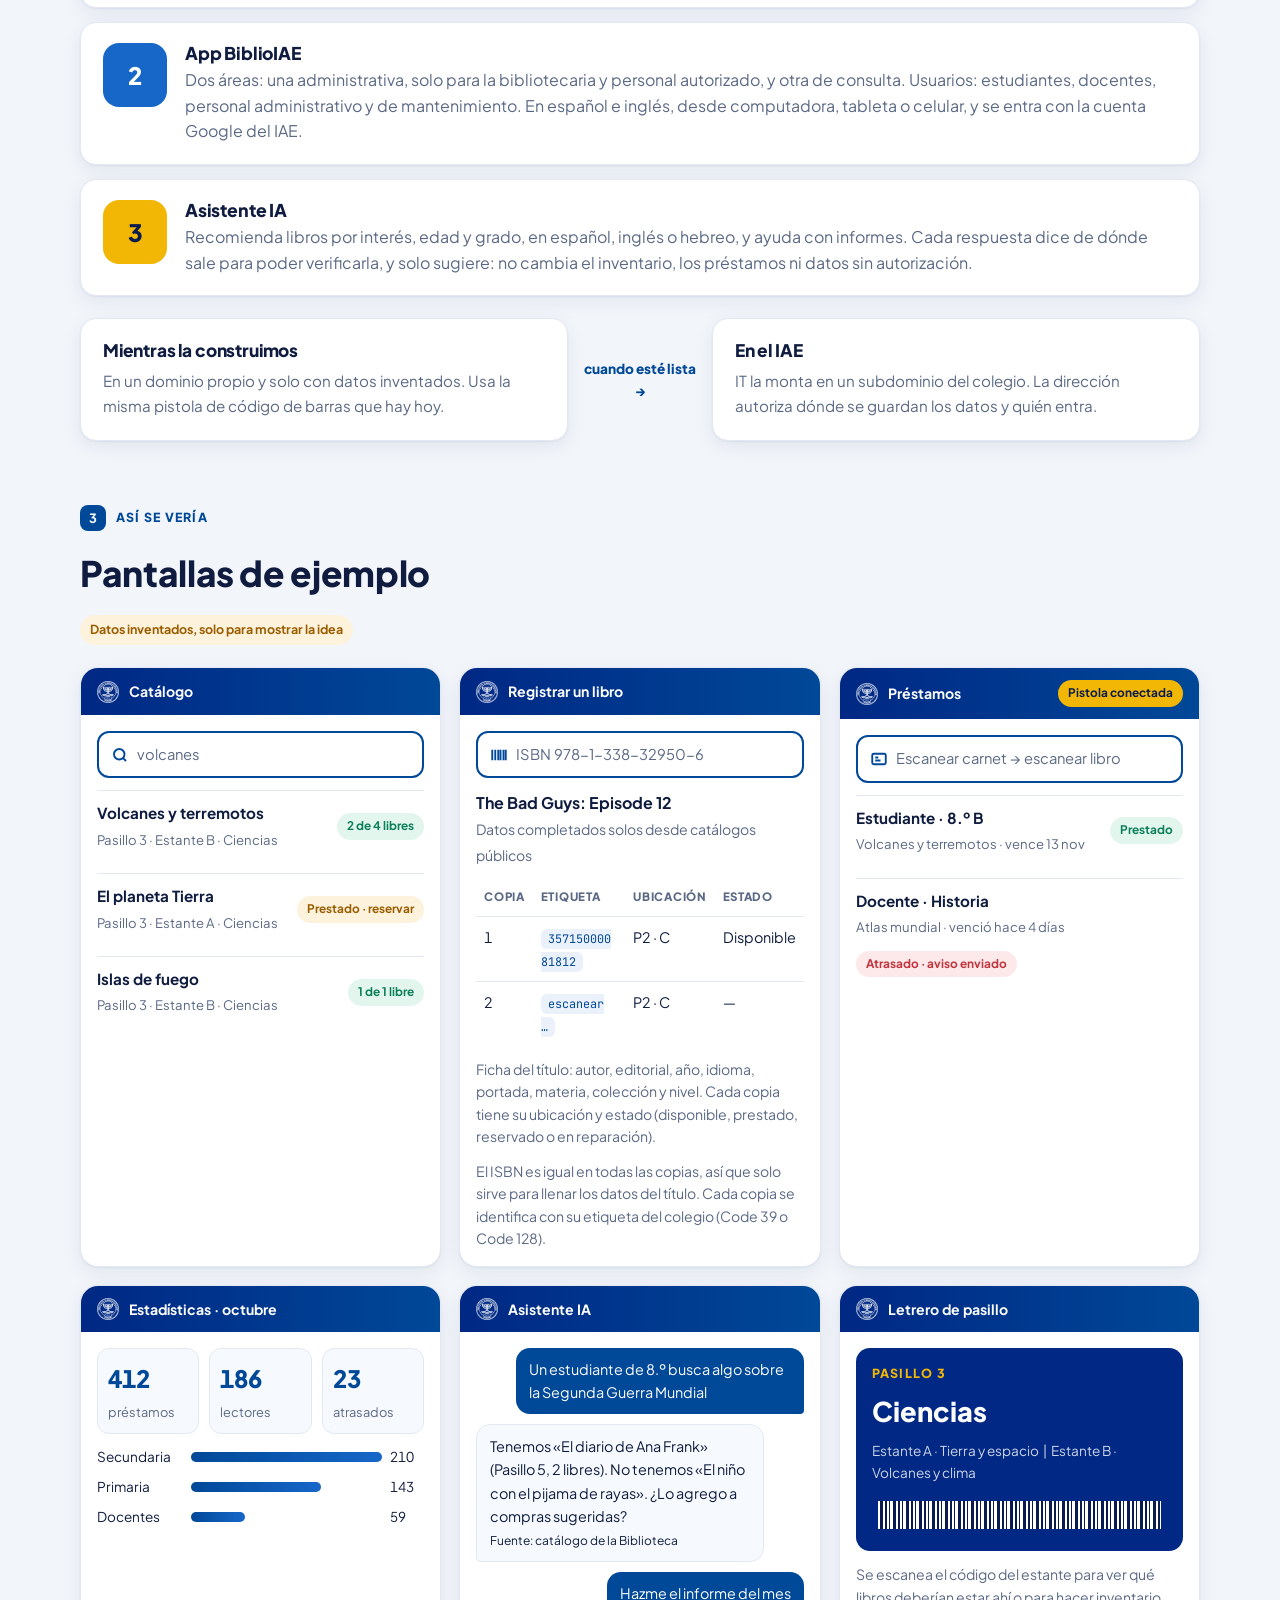
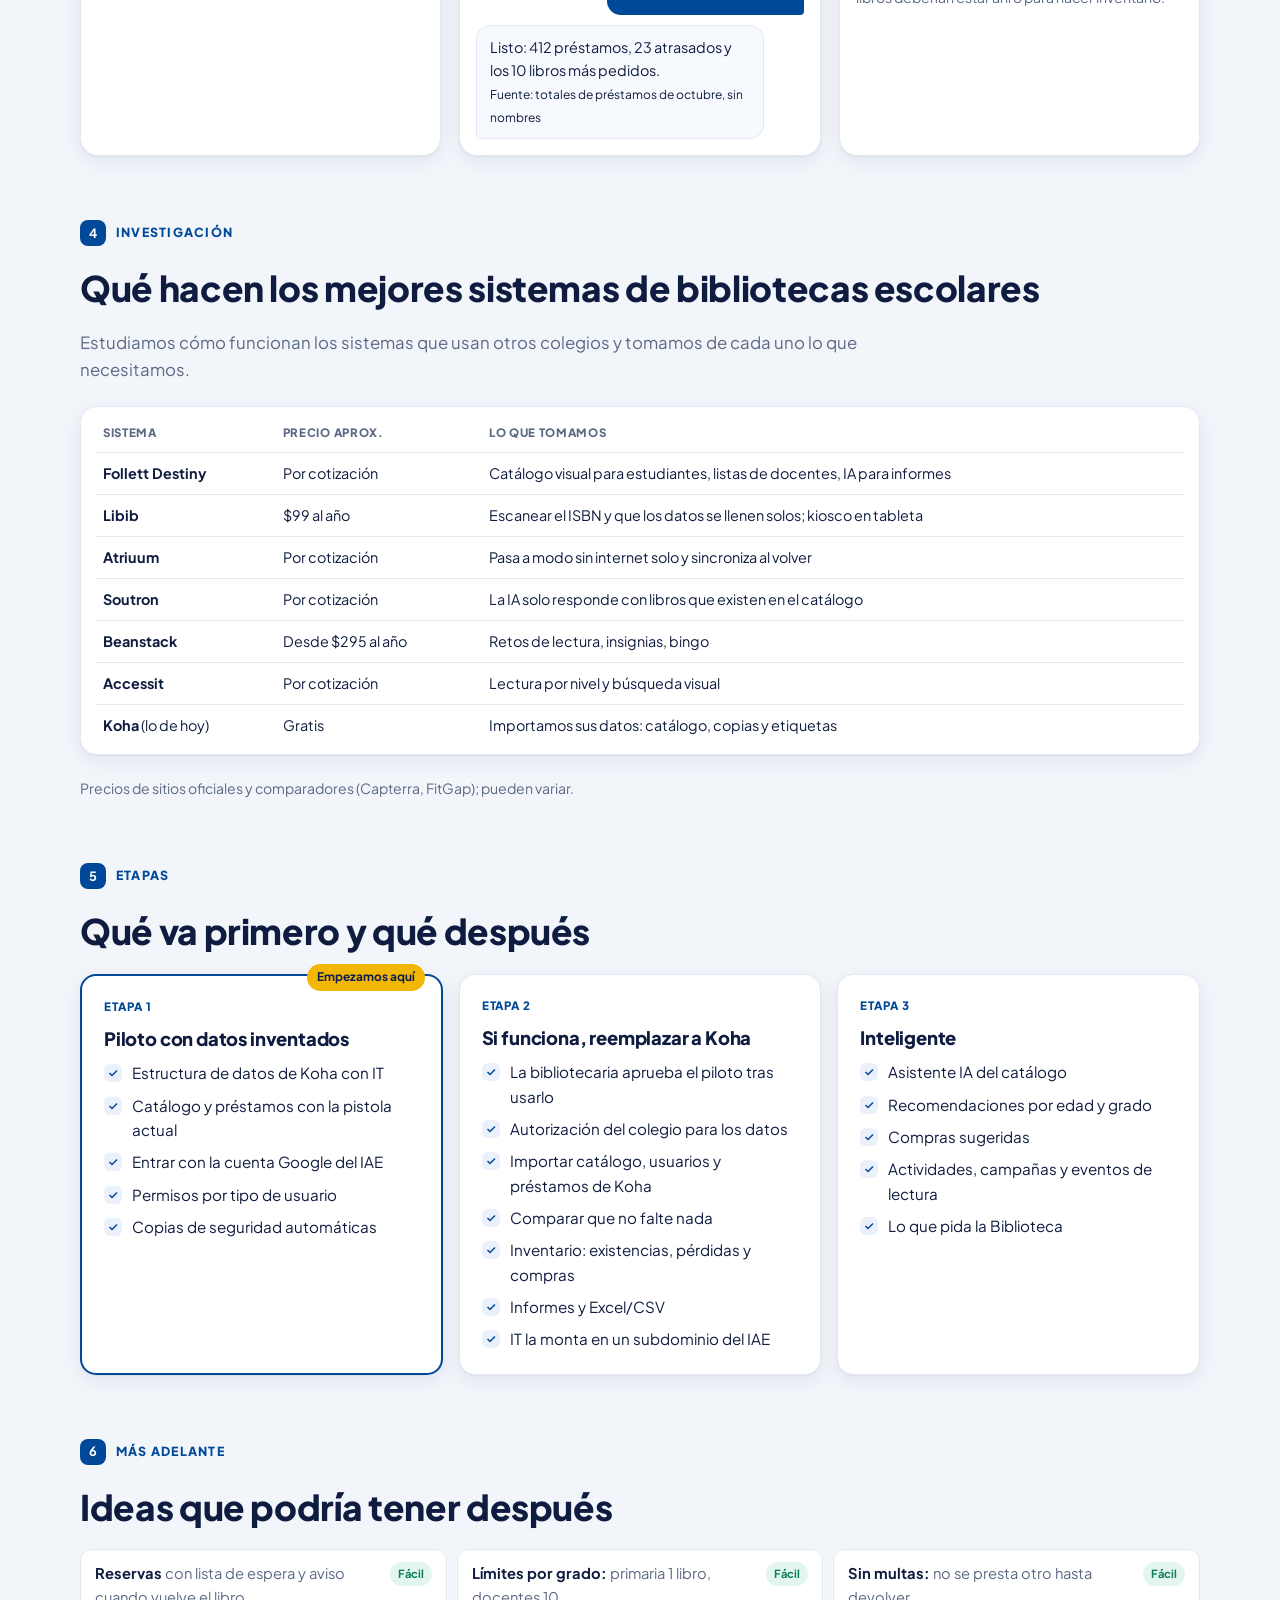
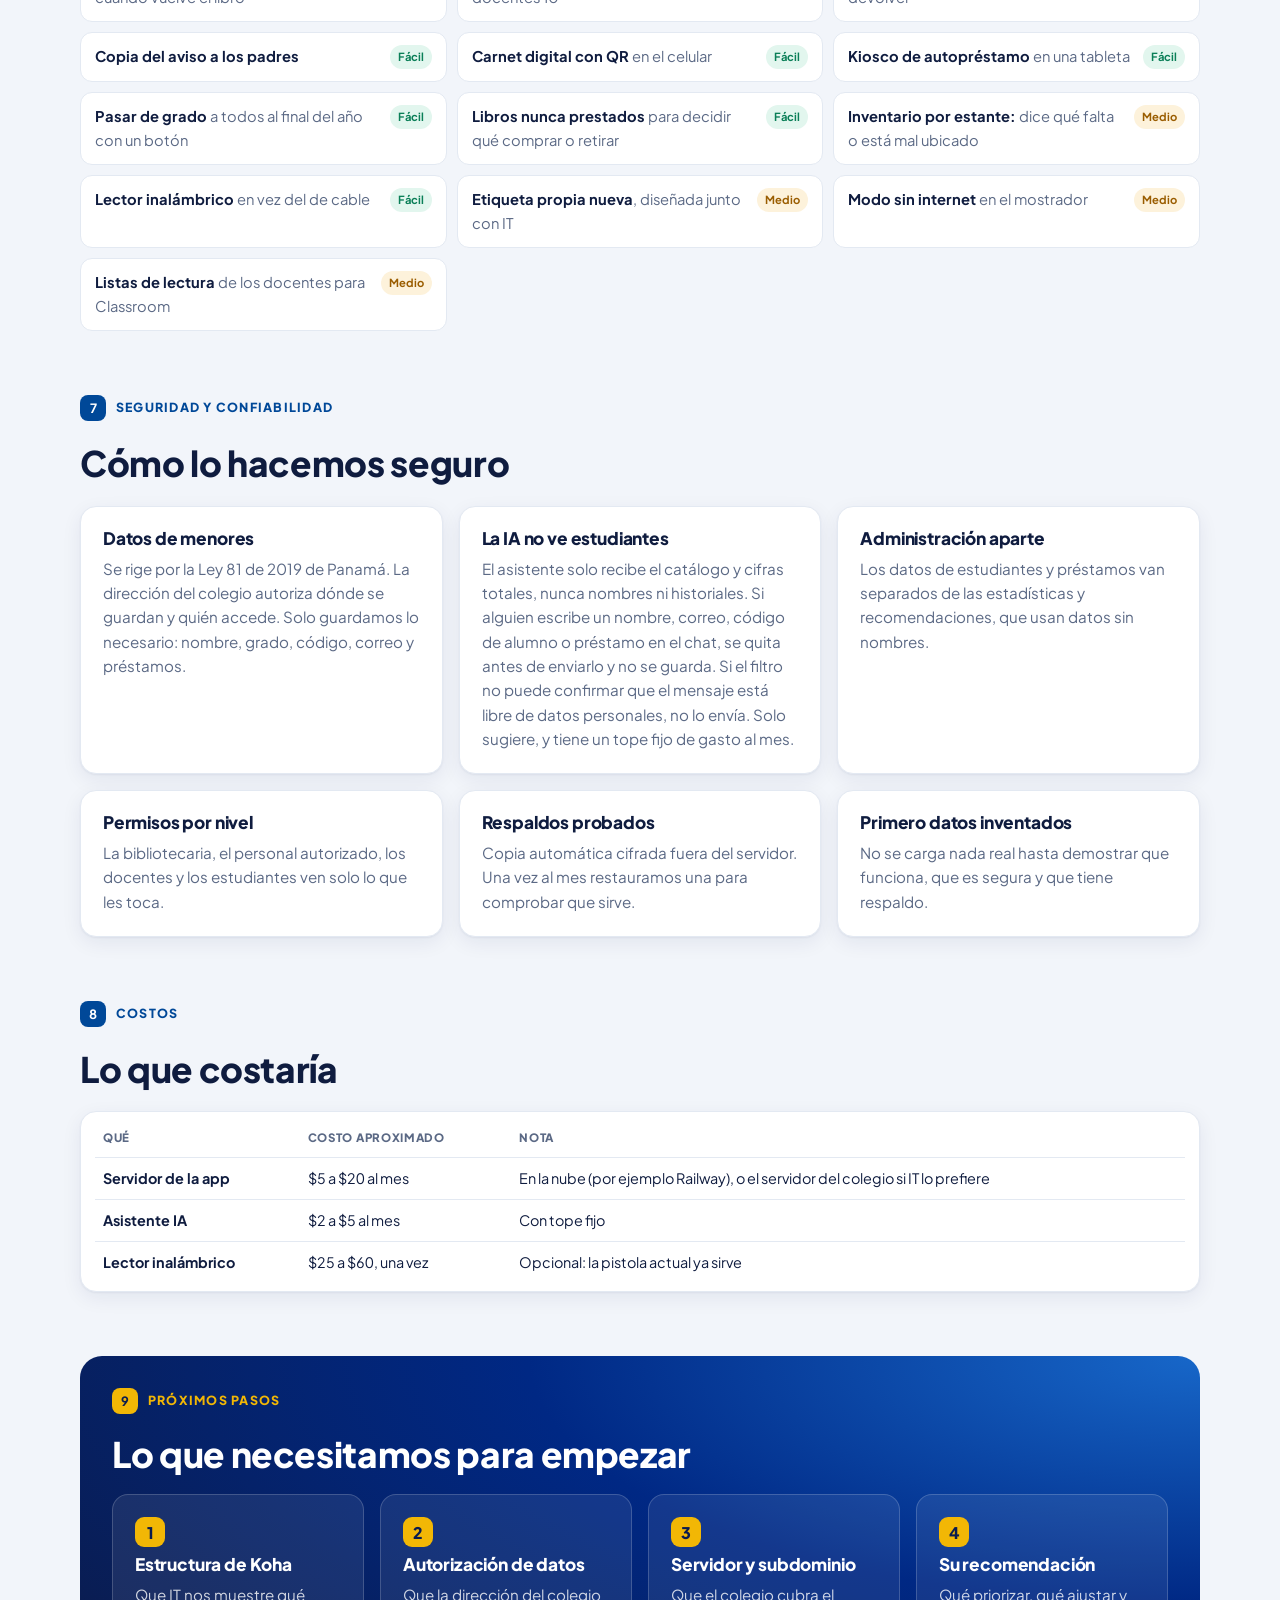
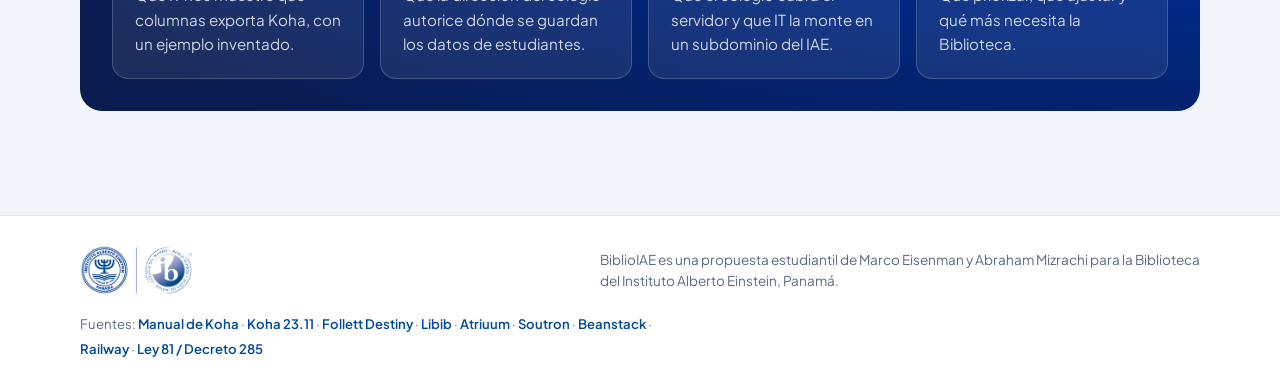
==== commit 56ecc6f1: "[Claude] Propuesta/speech: quién aprueba el piloto antes de reemplazar Koha Co-Authored-By: Claude O" ====
--- a/boceto/index.html
+++ b/boceto/index.html
@@ -75,7 +75,7 @@
   <div class="in-w">
     <span class="kicker"><b>2</b>Propuesta</span>
     <h2>Un piloto propio, al lado de Koha</h2>
-    <p class="sub">Es lo que pidió la Biblioteca. Koha sigue funcionando mientras probamos el piloto, primero con datos inventados. Si funciona, importamos lo que ya hay en Koha y lo reemplaza.</p>
+    <p class="sub">Es lo que pidió la Biblioteca. Koha sigue funcionando mientras probamos el piloto, primero con datos inventados. Si la Biblioteca aprueba el piloto y el colegio autoriza el cambio, importamos los datos de Koha y BiblioIAE lo reemplaza.</p>
     <div class="layers">
       <div class="layer"><div class="n">1</div><div><h3>Importar desde Koha</h3><p>Koha exporta todo (libros, copias, usuarios y préstamos) en Excel o CSV. Con IT entendemos esa estructura y la acomodamos a la nueva. Antes de usarla comparamos que no falte ningún libro, copia ni usuario, y que cada préstamo activo quede con el usuario y la copia correctos.</p></div></div>
       <div class="layer"><div class="n">2</div><div><h3>App BiblioIAE</h3><p>Dos áreas: una administrativa, solo para la bibliotecaria y personal autorizado, y otra de consulta. Usuarios: estudiantes, docentes, personal administrativo y de mantenimiento. En español e inglés, desde computadora, tableta o celular, y se entra con la cuenta Google del IAE.</p></div></div>
@@ -198,7 +198,7 @@
     <h2>Qué va primero y qué después</h2>
     <div class="phases">
       <div class="phase now"><span class="pill g now-b">Empezamos aquí</span><span class="tag">Etapa 1</span><h3>Piloto con datos inventados</h3><ul><li>Estructura de datos de Koha con IT</li><li>Catálogo y préstamos con la pistola actual</li><li>Entrar con la cuenta Google del IAE</li><li>Permisos por tipo de usuario</li><li>Copias de seguridad automáticas</li></ul></div>
-      <div class="phase"><span class="tag">Etapa 2</span><h3>Si funciona, reemplazar a Koha</h3><ul><li>Autorización del colegio para los datos</li><li>Importar catálogo, usuarios y préstamos de Koha</li><li>Comparar que no falte nada</li><li>Inventario: existencias, pérdidas y compras</li><li>Informes y Excel/CSV</li><li>IT la monta en un subdominio del IAE</li></ul></div>
+      <div class="phase"><span class="tag">Etapa 2</span><h3>Si funciona, reemplazar a Koha</h3><ul><li>La bibliotecaria aprueba el piloto tras usarlo</li><li>Autorización del colegio para los datos</li><li>Importar catálogo, usuarios y préstamos de Koha</li><li>Comparar que no falte nada</li><li>Inventario: existencias, pérdidas y compras</li><li>Informes y Excel/CSV</li><li>IT la monta en un subdominio del IAE</li></ul></div>
       <div class="phase"><span class="tag">Etapa 3</span><h3>Inteligente</h3><ul><li>Asistente IA del catálogo</li><li>Recomendaciones por edad y grado</li><li>Compras sugeridas</li><li>Actividades, campañas y eventos de lectura</li><li>Lo que pida la Biblioteca</li></ul></div>
     </div>
   </div>
